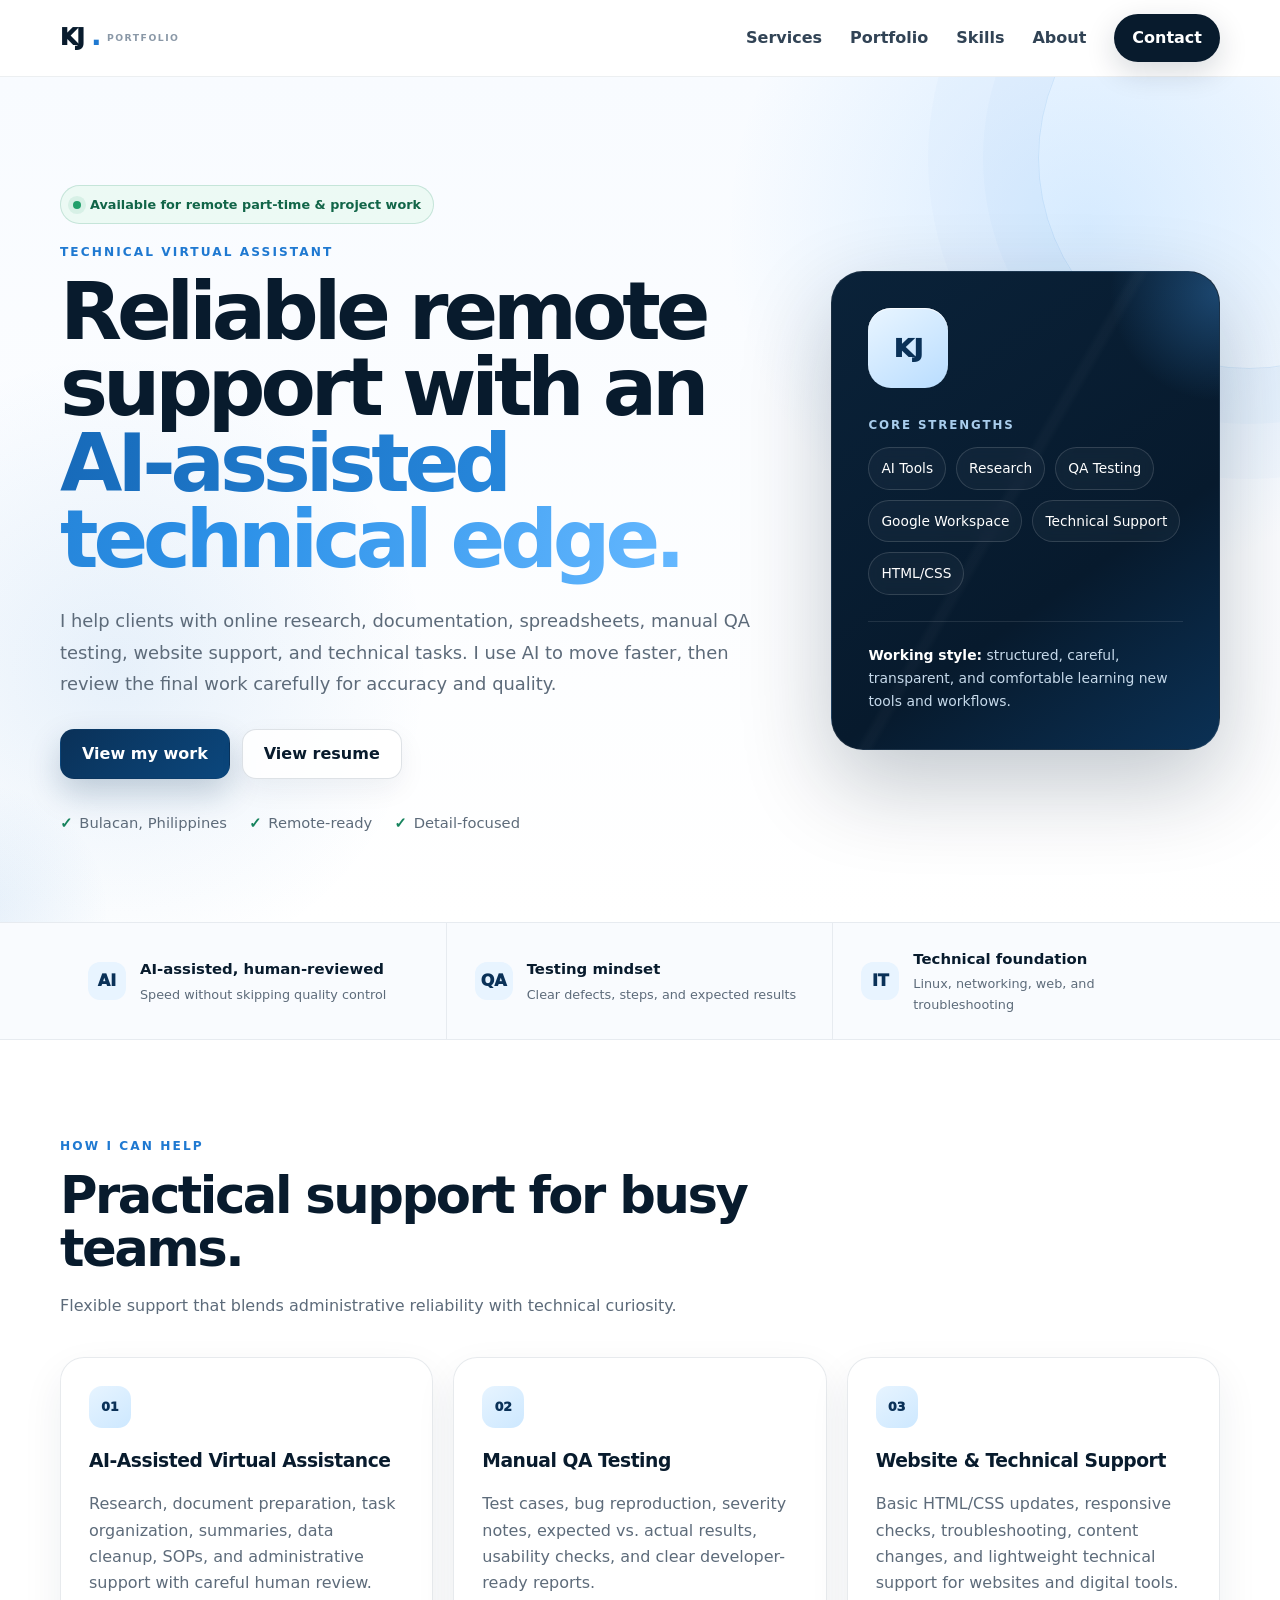
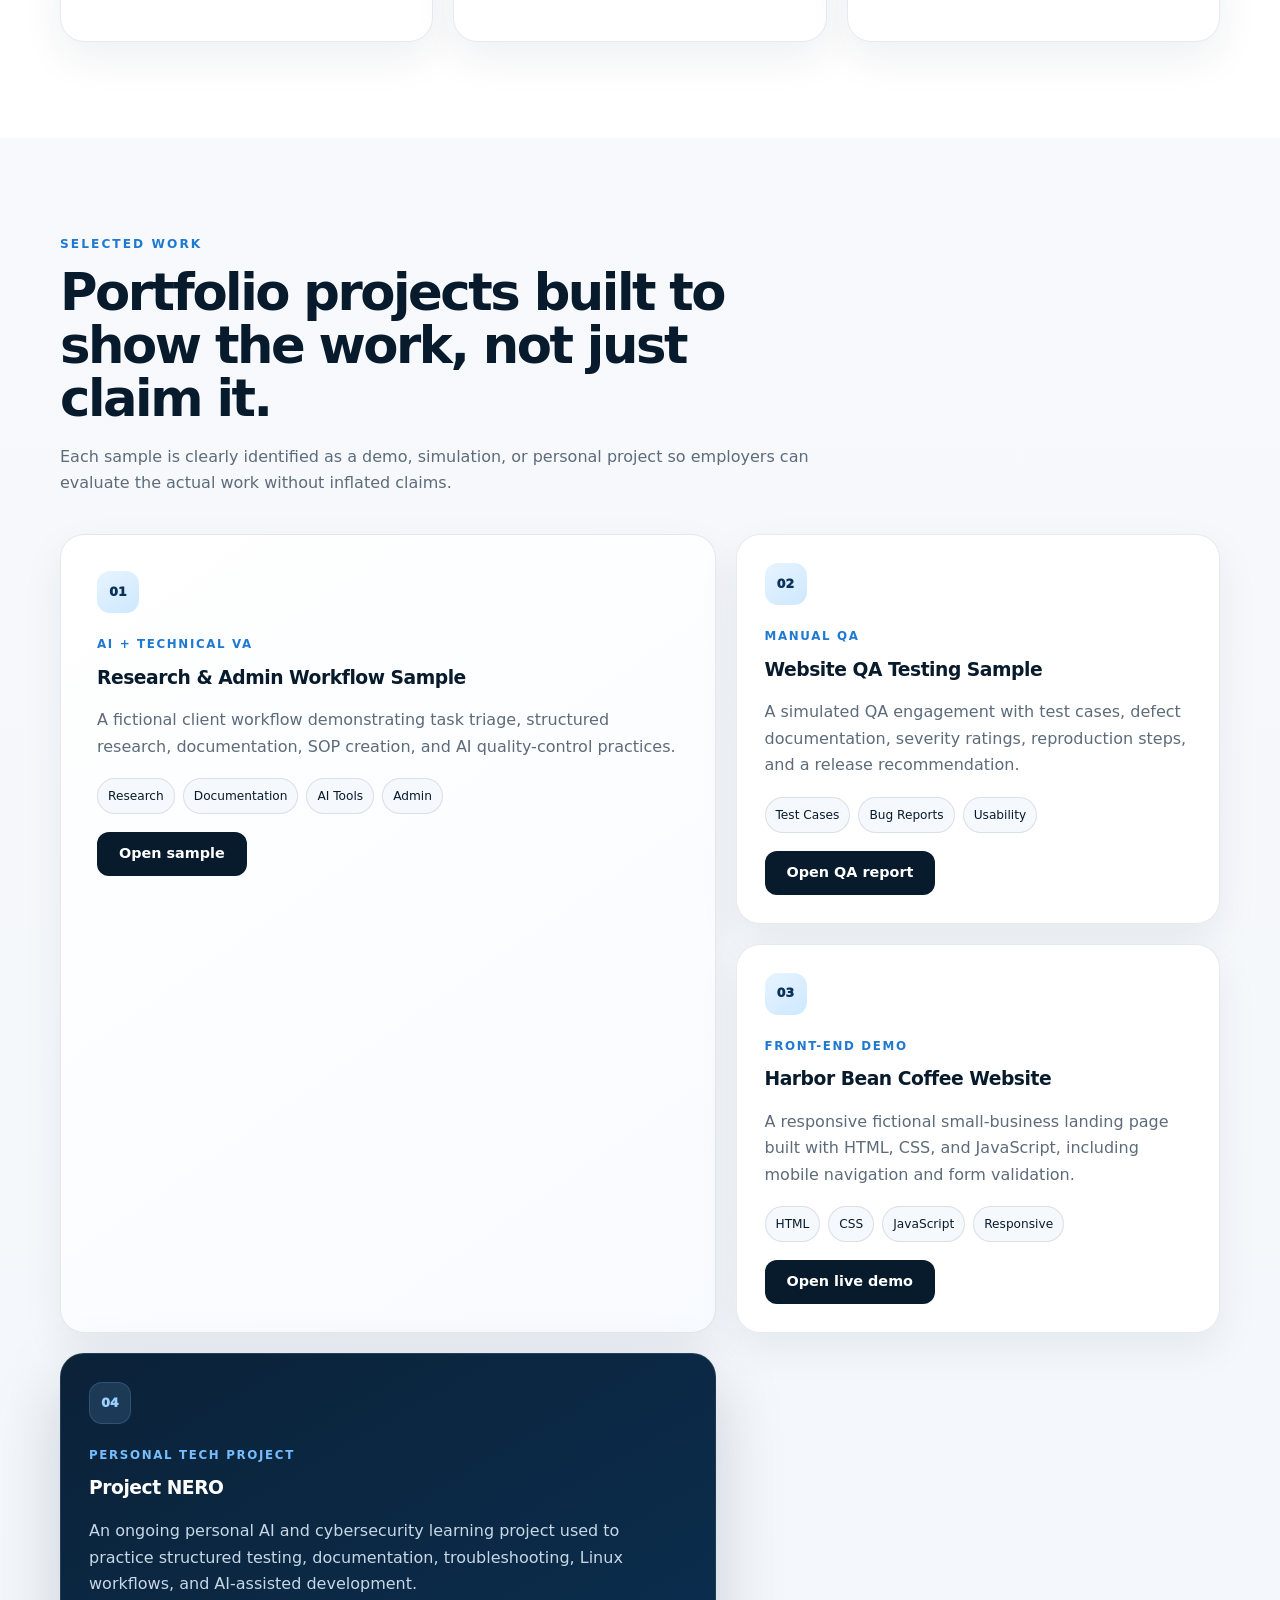
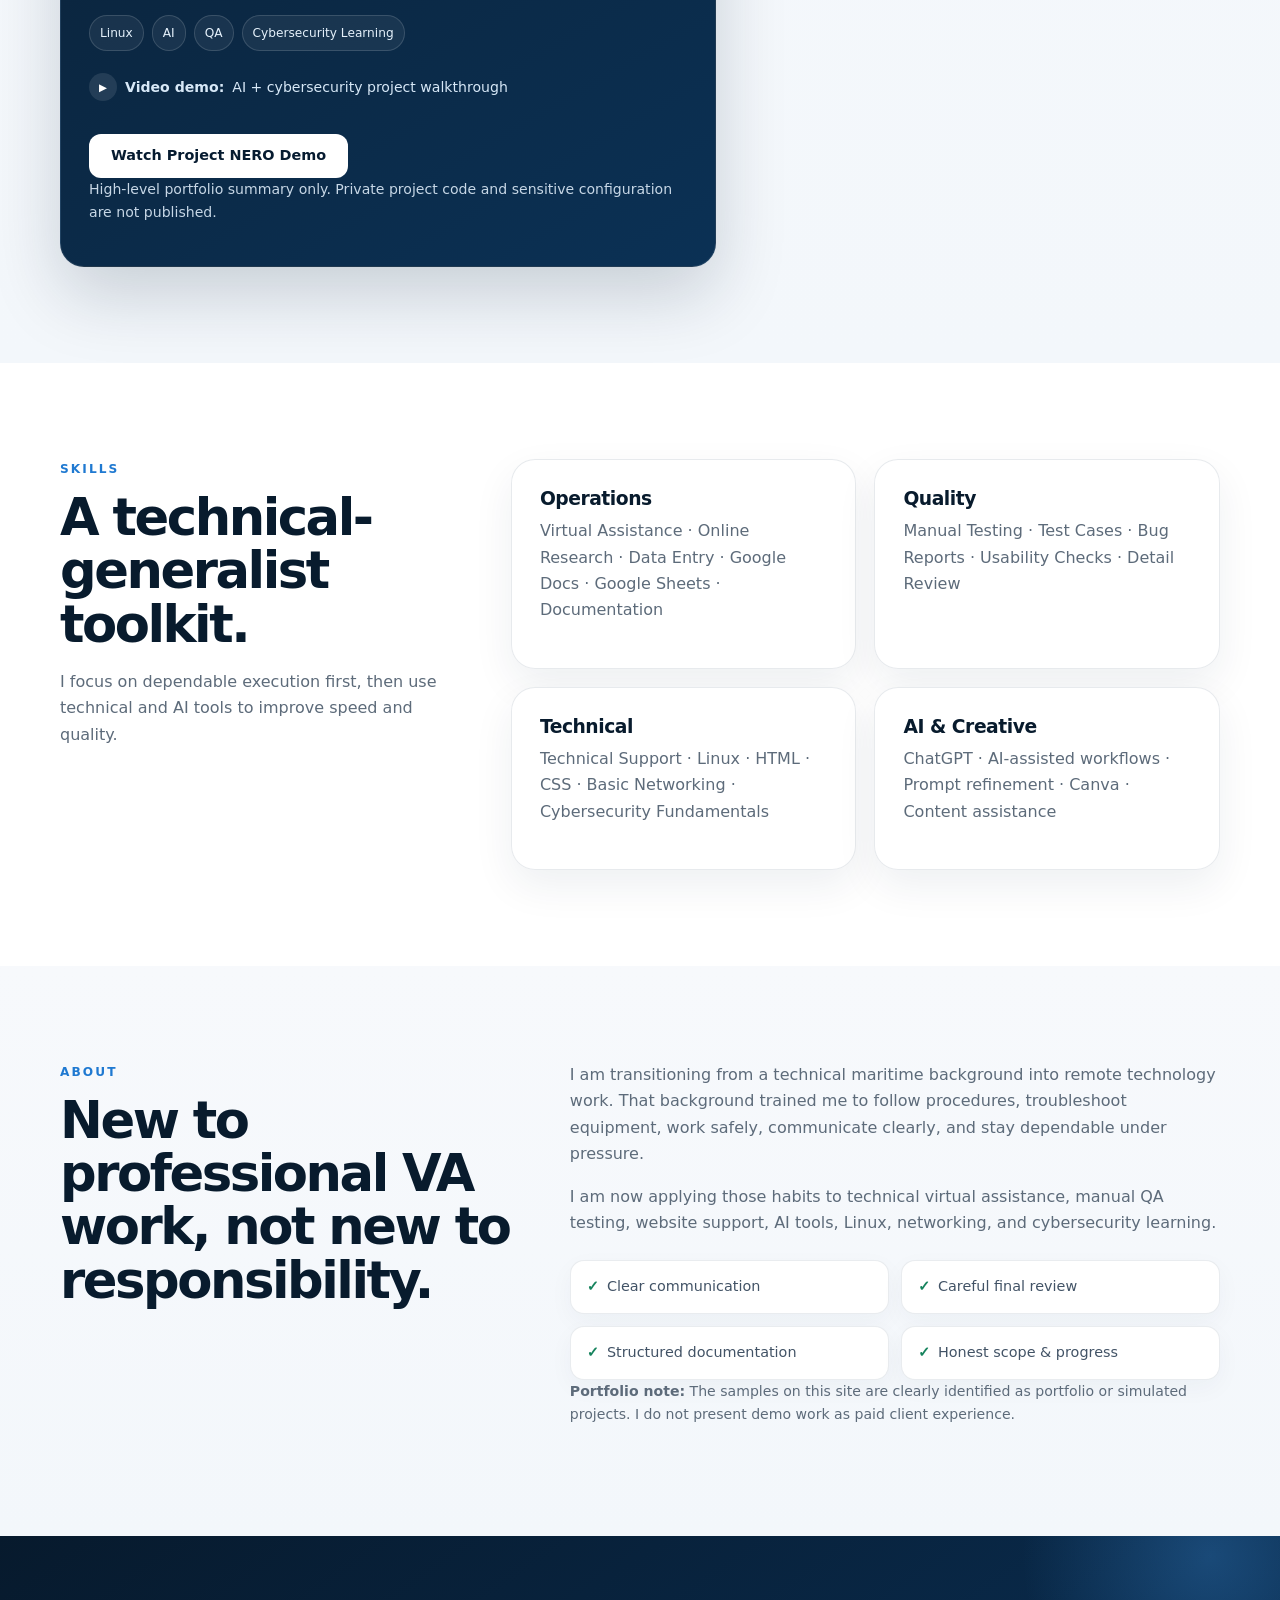
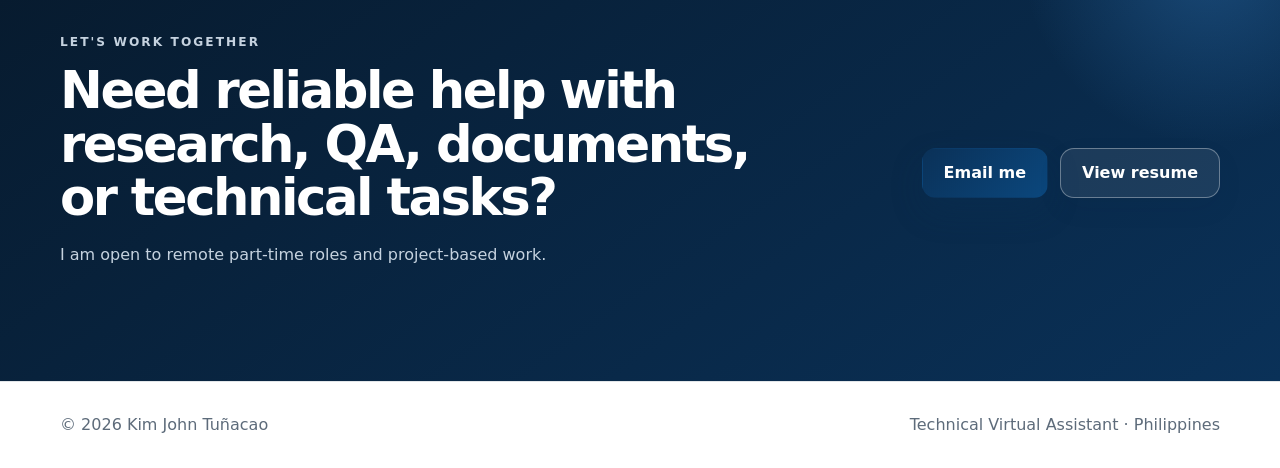
==== index.html @ fb4dd150 "Refine homepage structure and premium recruiter signals" ====
<!doctype html>
<html lang="en">
<head>
  <meta charset="utf-8">
  <meta name="viewport" content="width=device-width, initial-scale=1">
  <meta name="description" content="Technical Virtual Assistant portfolio specializing in AI tools, research, QA testing, documentation, website support, and technical troubleshooting.">
  <title>Kim John Tuñacao | Technical Virtual Assistant</title>
  <link rel="stylesheet" href="assets/styles.css">
</head>
<body>
  <header class="site-header">
    <div class="shell nav-wrap">
      <a class="brand" href="#top" aria-label="Home">KJ<span>.</span></a>
      <button class="nav-toggle" aria-expanded="false" aria-controls="site-nav">Menu</button>
      <nav id="site-nav" class="site-nav" aria-label="Primary navigation">
        <a href="#services">Services</a>
        <a href="#work">Portfolio</a>
        <a href="#skills">Skills</a>
        <a href="#about">About</a>
        <a class="nav-cta" href="#contact">Contact</a>
      </nav>
    </div>
  </header>

  <main id="top">
    <section class="hero">
      <div class="shell hero-grid">
        <div>
          <div class="availability-badge">Available for remote part-time & project work</div>
          <p class="eyebrow">TECHNICAL VIRTUAL ASSISTANT</p>
          <h1>Reliable remote support with an <span>AI-assisted technical edge.</span></h1>
          <p class="hero-copy">I help clients with online research, documentation, spreadsheets, manual QA testing, website support, and technical tasks. I use AI to move faster, then review the final work carefully for accuracy and quality.</p>
          <div class="hero-actions">
            <a class="button primary" href="#work">View my work</a>
            <a class="button secondary" href="resume.html">View resume</a>
          </div>
          <ul class="quick-facts" aria-label="Quick facts">
            <li>Bulacan, Philippines</li>
            <li>Remote-ready</li>
            <li>Detail-focused</li>
          </ul>
        </div>

        <aside class="hero-card" aria-label="Core strengths">
          <div class="initials" aria-hidden="true">KJ</div>
          <p class="card-label">CORE STRENGTHS</p>
          <div class="strength-list">
            <span>AI Tools</span><span>Research</span><span>QA Testing</span><span>Google Workspace</span><span>Technical Support</span><span>HTML/CSS</span>
          </div>
          <p class="hero-status"><strong>Working style:</strong> structured, careful, transparent, and comfortable learning new tools and workflows.</p>
        </aside>
      </div>
    </section>

    <section class="proof-strip" aria-label="Professional strengths">
      <div class="shell proof-grid">
        <div class="proof-item"><div class="proof-icon">AI</div><div><strong>AI-assisted, human-reviewed</strong><span>Speed without skipping quality control</span></div></div>
        <div class="proof-item"><div class="proof-icon">QA</div><div><strong>Testing mindset</strong><span>Clear defects, steps, and expected results</span></div></div>
        <div class="proof-item"><div class="proof-icon">IT</div><div><strong>Technical foundation</strong><span>Linux, networking, web, and troubleshooting</span></div></div>
      </div>
    </section>

    <section id="services" class="section">
      <div class="shell">
        <div class="section-heading"><p class="eyebrow">HOW I CAN HELP</p><h2>Practical support for busy teams.</h2><p>Flexible support that blends administrative reliability with technical curiosity.</p></div>
        <div class="card-grid three">
          <article class="service-card"><div class="icon">01</div><h3>AI-Assisted Virtual Assistance</h3><p>Research, document preparation, task organization, summaries, data cleanup, SOPs, and administrative support with careful human review.</p></article>
          <article class="service-card"><div class="icon">02</div><h3>Manual QA Testing</h3><p>Test cases, bug reproduction, severity notes, expected vs. actual results, usability checks, and clear developer-ready reports.</p></article>
          <article class="service-card"><div class="icon">03</div><h3>Website & Technical Support</h3><p>Basic HTML/CSS updates, responsive checks, troubleshooting, content changes, and lightweight technical support for websites and digital tools.</p></article>
        </div>
      </div>
    </section>

    <section id="work" class="section alt">
      <div class="shell">
        <div class="section-heading"><p class="eyebrow">SELECTED WORK</p><h2>Portfolio projects built to show the work, not just claim it.</h2><p>Each sample is clearly identified as a demo, simulation, or personal project so employers can evaluate the actual work without inflated claims.</p></div>
        <div class="project-grid">
          <article class="project-card featured">
            <div class="project-number">01</div><p class="project-type">AI + TECHNICAL VA</p><h3>Research & Admin Workflow Sample</h3>
            <p>A fictional client workflow demonstrating task triage, structured research, documentation, SOP creation, and AI quality-control practices.</p>
            <div class="tags"><span>Research</span><span>Documentation</span><span>AI Tools</span><span>Admin</span></div>
            <a class="button small" href="samples/ai-va.html">Open sample</a>
          </article>

          <article class="project-card">
            <div class="project-number">02</div><p class="project-type">MANUAL QA</p><h3>Website QA Testing Sample</h3>
            <p>A simulated QA engagement with test cases, defect documentation, severity ratings, reproduction steps, and a release recommendation.</p>
            <div class="tags"><span>Test Cases</span><span>Bug Reports</span><span>Usability</span></div>
            <a class="button small" href="samples/qa.html">Open QA report</a>
          </article>

          <article class="project-card">
            <div class="project-number">03</div><p class="project-type">FRONT-END DEMO</p><h3>Harbor Bean Coffee Website</h3>
            <p>A responsive fictional small-business landing page built with HTML, CSS, and JavaScript, including mobile navigation and form validation.</p>
            <div class="tags"><span>HTML</span><span>CSS</span><span>JavaScript</span><span>Responsive</span></div>
            <a class="button small" href="projects/harbor-bean/index.html" target="_blank" rel="noopener">Open live demo</a>
          </article>

          <article class="project-card nero-card">
            <div class="project-number">04</div><p class="project-type">PERSONAL TECH PROJECT</p><h3>Project NERO</h3>
            <p>An ongoing personal AI and cybersecurity learning project used to practice structured testing, documentation, troubleshooting, Linux workflows, and AI-assisted development.</p>
            <div class="tags"><span>Linux</span><span>AI</span><span>QA</span><span>Cybersecurity Learning</span></div>
            <p class="video-line"><strong>Video demo:</strong> AI + cybersecurity project walkthrough</p>
            <a class="button small" href="https://youtu.be/5-svkRQ3wCU?si=x23ehdEyZPspiJUP" target="_blank" rel="noopener">Watch Project NERO Demo</a>
            <p class="privacy-note">High-level portfolio summary only. Private project code and sensitive configuration are not published.</p>
          </article>
        </div>
      </div>
    </section>

    <section id="skills" class="section">
      <div class="shell skills-layout">
        <div class="section-heading"><p class="eyebrow">SKILLS</p><h2>A technical-generalist toolkit.</h2><p>I focus on dependable execution first, then use technical and AI tools to improve speed and quality.</p></div>
        <div class="skill-groups">
          <div class="skill-group"><h3>Operations</h3><p>Virtual Assistance · Online Research · Data Entry · Google Docs · Google Sheets · Documentation</p></div>
          <div class="skill-group"><h3>Quality</h3><p>Manual Testing · Test Cases · Bug Reports · Usability Checks · Detail Review</p></div>
          <div class="skill-group"><h3>Technical</h3><p>Technical Support · Linux · HTML · CSS · Basic Networking · Cybersecurity Fundamentals</p></div>
          <div class="skill-group"><h3>AI & Creative</h3><p>ChatGPT · AI-assisted workflows · Prompt refinement · Canva · Content assistance</p></div>
        </div>
      </div>
    </section>

    <section id="about" class="section alt">
      <div class="shell about-grid">
        <div><p class="eyebrow">ABOUT</p><h2>New to professional VA work, not new to responsibility.</h2></div>
        <div class="about-copy">
          <p>I am transitioning from a technical maritime background into remote technology work. That background trained me to follow procedures, troubleshoot equipment, work safely, communicate clearly, and stay dependable under pressure.</p>
          <p>I am now applying those habits to technical virtual assistance, manual QA testing, website support, AI tools, Linux, networking, and cybersecurity learning.</p>
          <div class="expect-list">
            <div class="expect-item">Clear communication</div>
            <div class="expect-item">Careful final review</div>
            <div class="expect-item">Structured documentation</div>
            <div class="expect-item">Honest scope & progress</div>
          </div>
          <p class="truth-note"><strong>Portfolio note:</strong> The samples on this site are clearly identified as portfolio or simulated projects. I do not present demo work as paid client experience.</p>
        </div>
      </div>
    </section>

    <section id="contact" class="section contact-section">
      <div class="shell contact-card">
        <div><p class="eyebrow">LET'S WORK TOGETHER</p><h2>Need reliable help with research, QA, documents, or technical tasks?</h2><p>I am open to remote part-time roles and project-based work.</p></div>
        <div class="contact-actions"><a class="button primary" href="mailto:tuncaokimjohn@gmail.com">Email me</a><a class="button secondary light" href="resume.html">View resume</a></div>
      </div>
    </section>
  </main>

  <footer><div class="shell footer-wrap"><p>© <span id="year"></span> Kim John Tuñacao</p><p>Technical Virtual Assistant · Philippines</p></div></footer>
  <script src="assets/script.js"></script>
</body>
</html>
---- assets/styles.css ----
:root {
  --ink: #081b2d;
  --ink-2: #102a43;
  --muted: #5d6b7a;
  --line: rgba(21, 50, 77, .12);
  --paper: #ffffff;
  --soft: #f5f8fc;
  --navy: #0a3158;
  --navy-deep: #061b30;
  --blue: #1f79d1;
  --blue-bright: #49a7ff;
  --sky: #e8f4ff;
  --green: #16835d;
  --gold: #d4a34e;
  --radius: 24px;
  --radius-lg: 34px;
  --shadow: 0 28px 80px rgba(15, 42, 67, .12);
  --shadow-soft: 0 16px 42px rgba(15, 42, 67, .07);
}
* { box-sizing: border-box; }
html { scroll-behavior: smooth; }
body {
  margin: 0;
  font-family: Inter, ui-sans-serif, system-ui, -apple-system, BlinkMacSystemFont, "Segoe UI", sans-serif;
  color: var(--ink);
  background: var(--paper);
  line-height: 1.65;
  text-rendering: optimizeLegibility;
}
a { color: inherit; }
::selection { background: #cfe8ff; color: var(--navy-deep); }
.shell { width: min(1160px, calc(100% - 40px)); margin: 0 auto; }

.site-header {
  position: sticky;
  top: 0;
  z-index: 50;
  background: rgba(255,255,255,.82);
  backdrop-filter: blur(22px) saturate(145%);
  -webkit-backdrop-filter: blur(22px) saturate(145%);
  border-bottom: 1px solid rgba(21, 50, 77, .08);
}
.nav-wrap { min-height: 76px; display: flex; align-items: center; justify-content: space-between; gap: 24px; }
.brand { text-decoration: none; font-weight: 950; font-size: 1.42rem; letter-spacing: -.055em; display: inline-flex; align-items: center; gap: 8px; }
.brand span { color: var(--blue); }
.brand::after { content: "PORTFOLIO"; font-size: .58rem; letter-spacing: .16em; font-weight: 800; color: #8a98a7; }
.site-nav { display: flex; align-items: center; gap: 28px; }
.site-nav a { text-decoration: none; font-weight: 720; color: #314355; position: relative; }
.site-nav a:not(.nav-cta)::after { content: ""; position: absolute; left: 0; right: 100%; bottom: -7px; height: 2px; background: linear-gradient(90deg, var(--blue), var(--blue-bright)); border-radius: 999px; transition: right .22s ease; }
.site-nav a:not(.nav-cta):hover::after { right: 0; }
.site-nav a:hover { color: var(--blue); }
.nav-cta { padding: 11px 18px; border-radius: 999px; background: var(--ink); color: white !important; box-shadow: 0 10px 30px rgba(8,27,45,.16); transition: transform .2s ease, box-shadow .2s ease; }
.nav-cta:hover { transform: translateY(-1px); box-shadow: 0 14px 34px rgba(8,27,45,.22); }
.nav-toggle { display: none; border: 1px solid var(--line); background: white; border-radius: 13px; padding: 10px 14px; font-weight: 800; color: var(--ink); }

.hero {
  position: relative;
  overflow: hidden;
  padding: 108px 0 86px;
  background:
    radial-gradient(circle at 85% 18%, rgba(73,167,255,.20) 0, rgba(73,167,255,0) 28%),
    radial-gradient(circle at 9% 70%, rgba(31,121,209,.10) 0, rgba(31,121,209,0) 24%),
    linear-gradient(180deg,#f8fbff 0,#ffffff 100%);
}
.hero::before {
  content: "";
  position: absolute;
  width: 420px;
  height: 420px;
  border: 1px solid rgba(31,121,209,.12);
  border-radius: 50%;
  right: -180px;
  top: -130px;
  box-shadow: 0 0 0 55px rgba(31,121,209,.025), 0 0 0 110px rgba(31,121,209,.02);
}
.hero::after {
  content: "";
  position: absolute;
  width: 260px;
  height: 260px;
  left: -150px;
  bottom: -120px;
  border-radius: 50%;
  background: radial-gradient(circle, rgba(31,121,209,.10), rgba(31,121,209,0) 70%);
}
.hero-grid { position: relative; z-index: 2; display: grid; grid-template-columns: 1.42fr .78fr; gap: 64px; align-items: center; }
.availability-badge {
  display: inline-flex;
  align-items: center;
  gap: 9px;
  padding: 8px 12px;
  border: 1px solid rgba(22,131,93,.18);
  background: rgba(232, 249, 241, .76);
  color: #116548;
  border-radius: 999px;
  font-size: .8rem;
  font-weight: 850;
  margin-bottom: 18px;
}
.availability-badge::before { content: ""; width: 8px; height: 8px; background: #22a06b; border-radius: 50%; box-shadow: 0 0 0 5px rgba(34,160,107,.10); }
.eyebrow { margin: 0 0 12px; font-size: .76rem; letter-spacing: .17em; font-weight: 900; color: var(--blue); }
h1,h2,h3,p { margin-top: 0; }
h1 { font-size: clamp(3rem, 6.3vw, 5.85rem); line-height: .94; letter-spacing: -.063em; max-width: 930px; margin-bottom: 28px; }
h1 span { background: linear-gradient(100deg, #176ab9 0%, #2c91e8 58%, #65b8ff 100%); -webkit-background-clip: text; background-clip: text; color: transparent; }
h2 { font-size: clamp(2.15rem, 4vw, 3.45rem); line-height: 1.04; letter-spacing: -.048em; margin-bottom: 18px; }
h3 { line-height: 1.18; letter-spacing: -.025em; }
.hero-copy { max-width: 760px; color: var(--muted); font-size: 1.12rem; line-height: 1.75; }
.hero-actions, .contact-actions { display: flex; gap: 12px; flex-wrap: wrap; margin-top: 30px; }
.button { display: inline-flex; align-items: center; justify-content: center; min-height: 50px; padding: 0 21px; border-radius: 14px; text-decoration: none; font-weight: 850; border: 1px solid transparent; transition: transform .2s ease, box-shadow .2s ease, background .2s ease, border-color .2s ease; }
.button:hover { transform: translateY(-2px); }
.button.primary { background: linear-gradient(135deg, var(--navy) 0%, #0b477d 100%); color: white; box-shadow: 0 14px 32px rgba(10,49,88,.22); }
.button.primary:hover { box-shadow: 0 18px 38px rgba(10,49,88,.28); }
.button.secondary { border-color: rgba(21,50,77,.14); background: rgba(255,255,255,.86); box-shadow: 0 10px 28px rgba(15,42,67,.06); }
.button.light { color: white; background: rgba(255,255,255,.08); border-color: rgba(255,255,255,.34); }
.button.small { min-height: 44px; margin-top: 18px; background: var(--ink); color: white; font-size: .9rem; border-radius: 12px; }
.quick-facts { display: flex; gap: 22px; flex-wrap: wrap; list-style: none; padding: 0; margin: 32px 0 0; color: var(--muted); font-size: .92rem; }
.quick-facts li::before { content: "✓"; color: var(--green); font-weight: 950; margin-right: 7px; }

.hero-card {
  position: relative;
  overflow: hidden;
  background: linear-gradient(145deg, #0a2239 0%, #071a2d 64%, #0b3155 100%);
  color: white;
  padding: 36px;
  border-radius: 32px;
  box-shadow: 0 34px 90px rgba(6,27,48,.24);
  border: 1px solid rgba(255,255,255,.08);
}
.hero-card::before { content: ""; position: absolute; width: 220px; height: 220px; right: -110px; top: -90px; border-radius: 50%; background: radial-gradient(circle, rgba(73,167,255,.30), rgba(73,167,255,0) 70%); }
.hero-card::after { content: ""; position: absolute; inset: 0; background: linear-gradient(120deg, transparent 0 45%, rgba(255,255,255,.025) 46% 47%, transparent 48%); pointer-events: none; }
.initials { position: relative; z-index: 1; width: 80px; height: 80px; border-radius: 23px; display: grid; place-items: center; background: linear-gradient(145deg,#e9f5ff,#b9ddff); color: var(--navy); font-weight: 950; font-size: 1.6rem; margin-bottom: 28px; box-shadow: inset 0 1px 0 rgba(255,255,255,.8); }
.card-label { position: relative; z-index: 1; color: #a9cdec; font-size: .74rem; font-weight: 900; letter-spacing: .16em; }
.strength-list { position: relative; z-index: 1; display: flex; flex-wrap: wrap; gap: 10px; }
.strength-list span { padding: 9px 12px; border: 1px solid rgba(255,255,255,.14); background: rgba(255,255,255,.035); border-radius: 999px; font-size: .86rem; backdrop-filter: blur(8px); }
.hero-status { position: relative; z-index: 1; margin: 26px 0 0; padding-top: 22px; border-top: 1px solid rgba(255,255,255,.10); color: #c6d9ea; font-size: .87rem; }
.hero-status strong { color: white; }

.proof-strip { border-top: 1px solid rgba(21,50,77,.08); border-bottom: 1px solid rgba(21,50,77,.08); background: rgba(249,251,254,.86); }
.proof-grid { display: grid; grid-template-columns: repeat(3, 1fr); }
.proof-item { padding: 24px 28px; display: flex; align-items: center; gap: 14px; border-right: 1px solid rgba(21,50,77,.08); }
.proof-item:last-child { border-right: 0; }
.proof-icon { width: 38px; height: 38px; flex: 0 0 38px; display: grid; place-items: center; border-radius: 12px; background: var(--sky); color: var(--navy); font-weight: 950; }
.proof-item strong { display: block; font-size: .93rem; }
.proof-item span { display: block; color: var(--muted); font-size: .8rem; margin-top: 2px; }

.section { padding: 96px 0; }
.section.alt { background: linear-gradient(180deg, #f7f9fc 0%, #f3f7fb 100%); }
.section-heading { max-width: 760px; margin-bottom: 38px; }
.card-grid.three { display: grid; grid-template-columns: repeat(3, 1fr); gap: 20px; }
.service-card,.project-card,.skill-group {
  position: relative;
  background: rgba(255,255,255,.94);
  border: 1px solid rgba(21,50,77,.10);
  border-radius: var(--radius);
  padding: 28px;
  box-shadow: var(--shadow-soft);
  transition: transform .24s ease, box-shadow .24s ease, border-color .24s ease;
}
.service-card:hover,.project-card:hover,.skill-group:hover { transform: translateY(-5px); border-color: rgba(31,121,209,.24); box-shadow: 0 24px 54px rgba(15,42,67,.11); }
.icon,.project-number { width: 42px; height: 42px; display: grid; place-items: center; border-radius: 13px; background: linear-gradient(145deg, #e7f4ff, #cde8ff); color: var(--navy); font-size: .78rem; font-weight: 950; margin-bottom: 22px; }
.service-card p,.project-card p,.skill-group p,.section-heading > p:last-child,.about-copy { color: var(--muted); }
.project-grid { display: grid; grid-template-columns: 1.15fr .85fr; gap: 20px; }
.project-card.featured { grid-row: span 2; padding: 36px; background: linear-gradient(145deg,#ffffff 0%,#f8fbff 100%); }
.project-card.nero-card { background: linear-gradient(150deg, #0b2238 0%, #0b3155 100%); color: white; border-color: rgba(255,255,255,.09); box-shadow: 0 28px 70px rgba(6,27,48,.18); }
.project-card.nero-card p { color: #c7d7e6; }
.project-card.nero-card .project-type { color: #76bdff !important; }
.project-card.nero-card .tags span { background: rgba(255,255,255,.06); border-color: rgba(255,255,255,.14); color: #e5f1fb; }
.project-card.nero-card .project-number { background: rgba(132,197,255,.14); color: #9cd0ff; border: 1px solid rgba(132,197,255,.18); }
.project-card.nero-card .button.small { background: white; color: var(--navy-deep); }
.project-type { font-size: .74rem; letter-spacing: .14em; font-weight: 900; color: var(--blue) !important; }
.tags { display: flex; gap: 8px; flex-wrap: wrap; margin-top: 18px; }
.tags span { font-size: .76rem; padding: 7px 10px; border-radius: 999px; background: var(--soft); border: 1px solid var(--line); }
.privacy-note,.truth-note { font-size: .88rem; }
.video-line { display: flex; align-items: center; gap: 8px; margin-top: 22px; color: #d7e8f7 !important; font-size: .88rem; }
.video-line::before { content: "▶"; width: 28px; height: 28px; display: grid; place-items: center; border-radius: 50%; background: rgba(255,255,255,.10); color: white; font-size: .65rem; }

.skills-layout { display: grid; grid-template-columns: .72fr 1.28fr; gap: 52px; }
.skill-groups { display: grid; grid-template-columns: repeat(2, 1fr); gap: 18px; }
.skill-group h3 { margin-bottom: 8px; }
.about-grid { display: grid; grid-template-columns: .82fr 1.18fr; gap: 58px; }
.expect-list { display: grid; grid-template-columns: repeat(2, 1fr); gap: 12px; margin-top: 24px; }
.expect-item { padding: 14px 16px; border-radius: 14px; background: white; border: 1px solid rgba(21,50,77,.09); color: #425366; font-size: .9rem; box-shadow: 0 8px 24px rgba(15,42,67,.04); }
.expect-item::before { content: "✓"; color: var(--green); font-weight: 950; margin-right: 8px; }

.contact-section { position: relative; overflow: hidden; background: linear-gradient(145deg, #071a2d 0%, #0a3158 100%); color: white; }
.contact-section::before { content: ""; position: absolute; width: 380px; height: 380px; right: -120px; top: -170px; border-radius: 50%; background: radial-gradient(circle, rgba(73,167,255,.26), rgba(73,167,255,0) 70%); }
.contact-card { position: relative; z-index: 2; display: flex; align-items: center; justify-content: space-between; gap: 40px; }
.contact-card p { color: #c5d2df; }
.contact-card h2 { max-width: 720px; }
footer { padding: 30px 0; border-top: 1px solid var(--line); color: var(--muted); background: #fff; }
.footer-wrap { display: flex; justify-content: space-between; gap: 20px; }
.footer-wrap p { margin: 0; }

.reveal { opacity: 0; transform: translateY(18px); transition: opacity .6s ease, transform .6s ease; }
.reveal.visible { opacity: 1; transform: translateY(0); }

@media (max-width: 900px) {
  .hero-grid,.skills-layout,.about-grid { grid-template-columns: 1fr; }
  .card-grid.three,.project-grid,.skill-groups { grid-template-columns: 1fr; }
  .project-card.featured { grid-row: auto; }
  .contact-card,.footer-wrap { align-items: flex-start; flex-direction: column; }
  .proof-grid { grid-template-columns: 1fr; }
  .proof-item { border-right: 0; border-bottom: 1px solid rgba(21,50,77,.08); }
  .proof-item:last-child { border-bottom: 0; }
  .nav-toggle { display: inline-flex; }
  .site-nav { display: none; position: absolute; top: 66px; right: 20px; left: 20px; padding: 18px; border-radius: 18px; background: rgba(255,255,255,.97); box-shadow: var(--shadow); border: 1px solid var(--line); flex-direction: column; align-items: stretch; }
  .site-nav.open { display: flex; }
  .nav-cta { text-align: center; }
  .hero { padding-top: 72px; }
  .hero-card { max-width: 620px; }
}
@media (max-width: 560px) {
  .shell { width: min(100% - 26px, 1160px); }
  .brand::after { display: none; }
  .hero { padding: 62px 0 58px; }
  h1 { font-size: clamp(2.65rem, 15vw, 4rem); }
  h2 { font-size: clamp(2rem, 11vw, 2.7rem); }
  .hero-card { padding: 28px; border-radius: 26px; }
  .section { padding: 74px 0; }
  .service-card,.project-card,.skill-group { padding: 24px; }
  .project-card.featured { padding: 26px; }
  .expect-list { grid-template-columns: 1fr; }
  .quick-facts { gap: 12px 18px; }
}
@media (prefers-reduced-motion: reduce) {
  *, *::before, *::after { scroll-behavior: auto !important; transition: none !important; animation: none !important; }
  .reveal { opacity: 1; transform: none; }
}
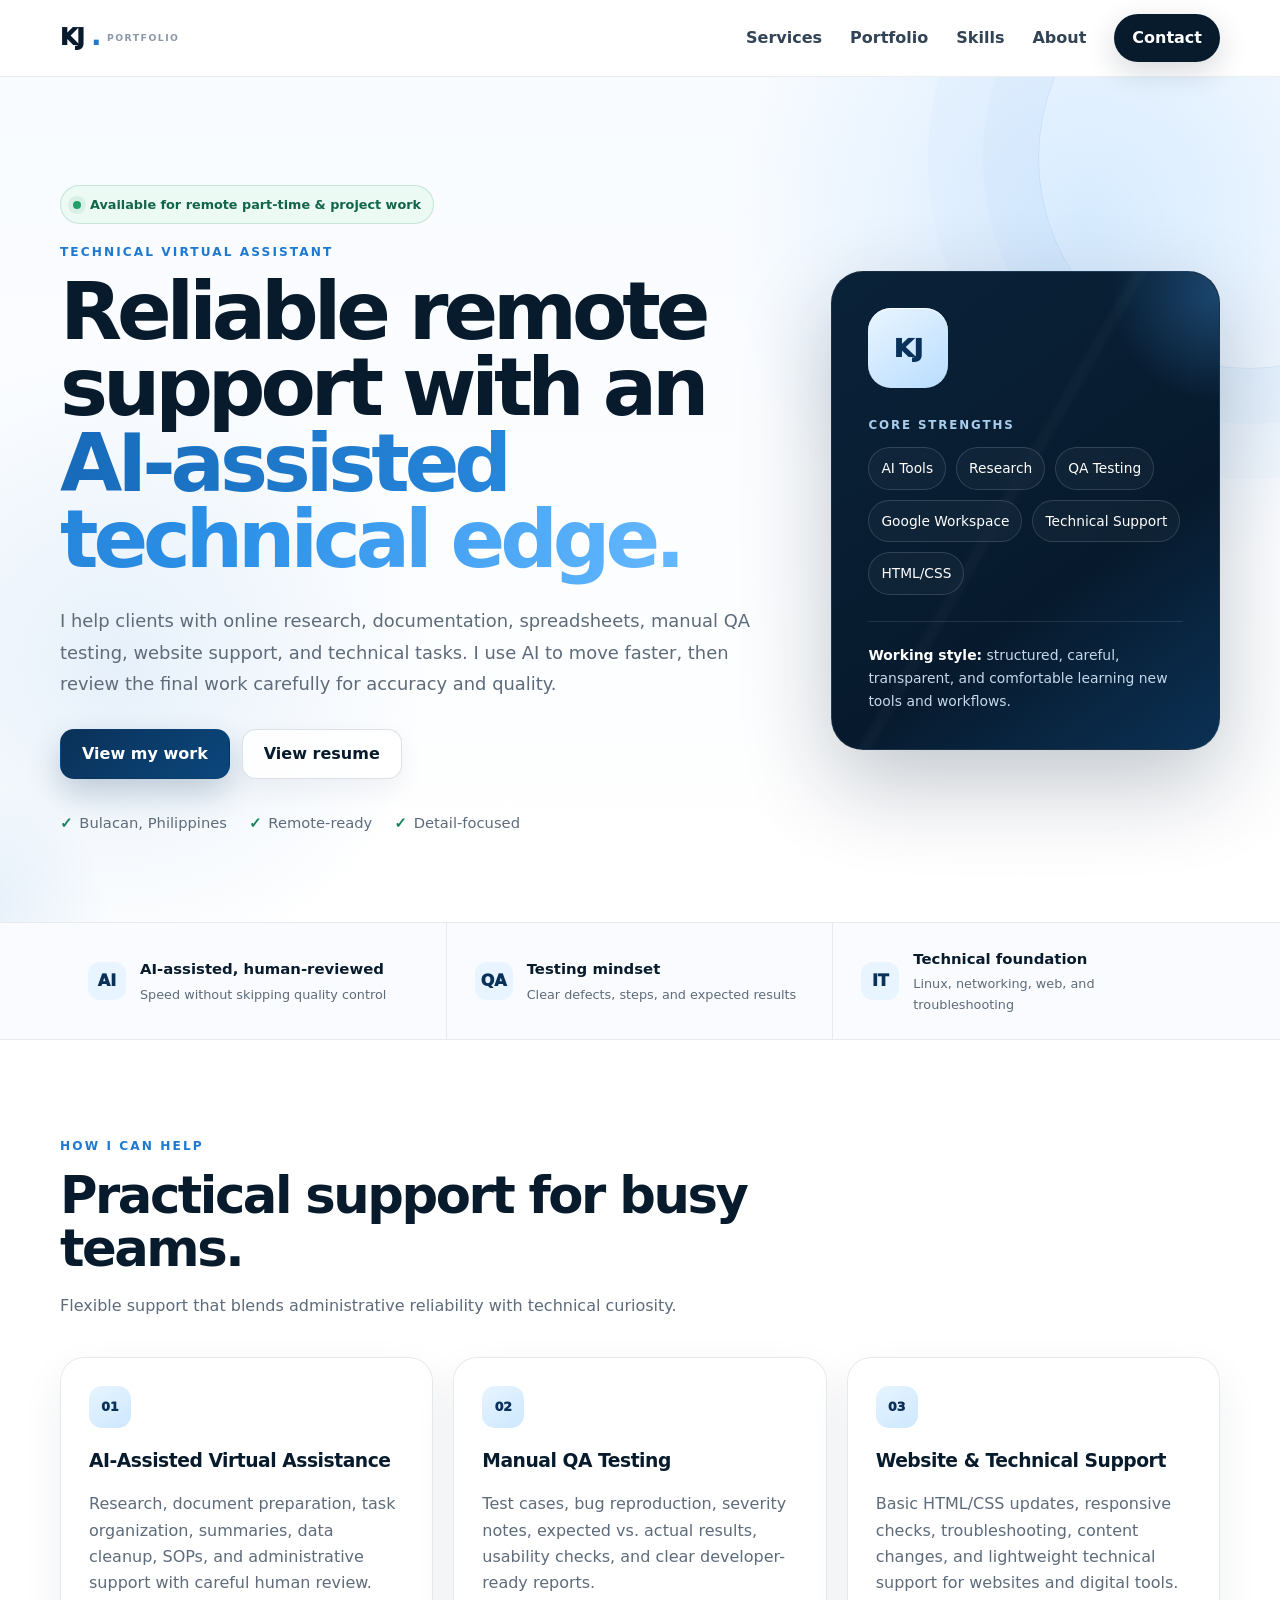
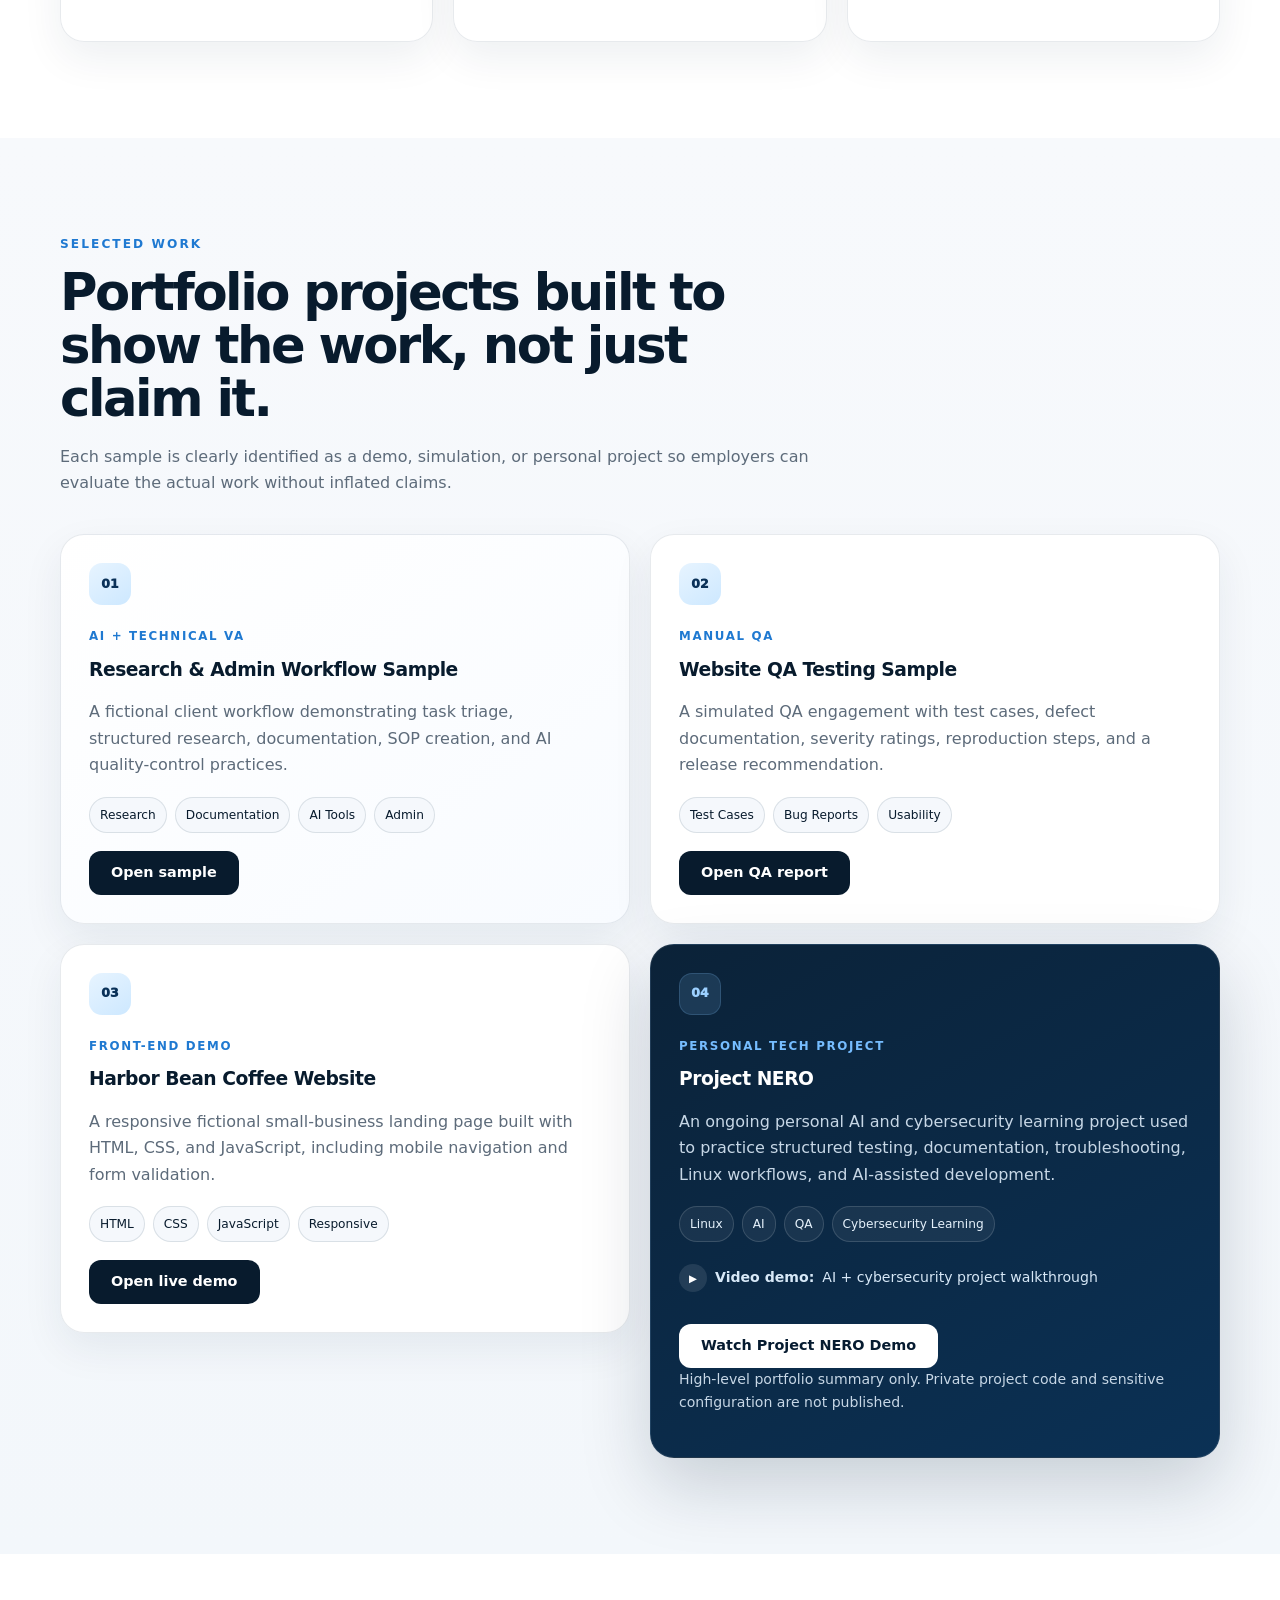
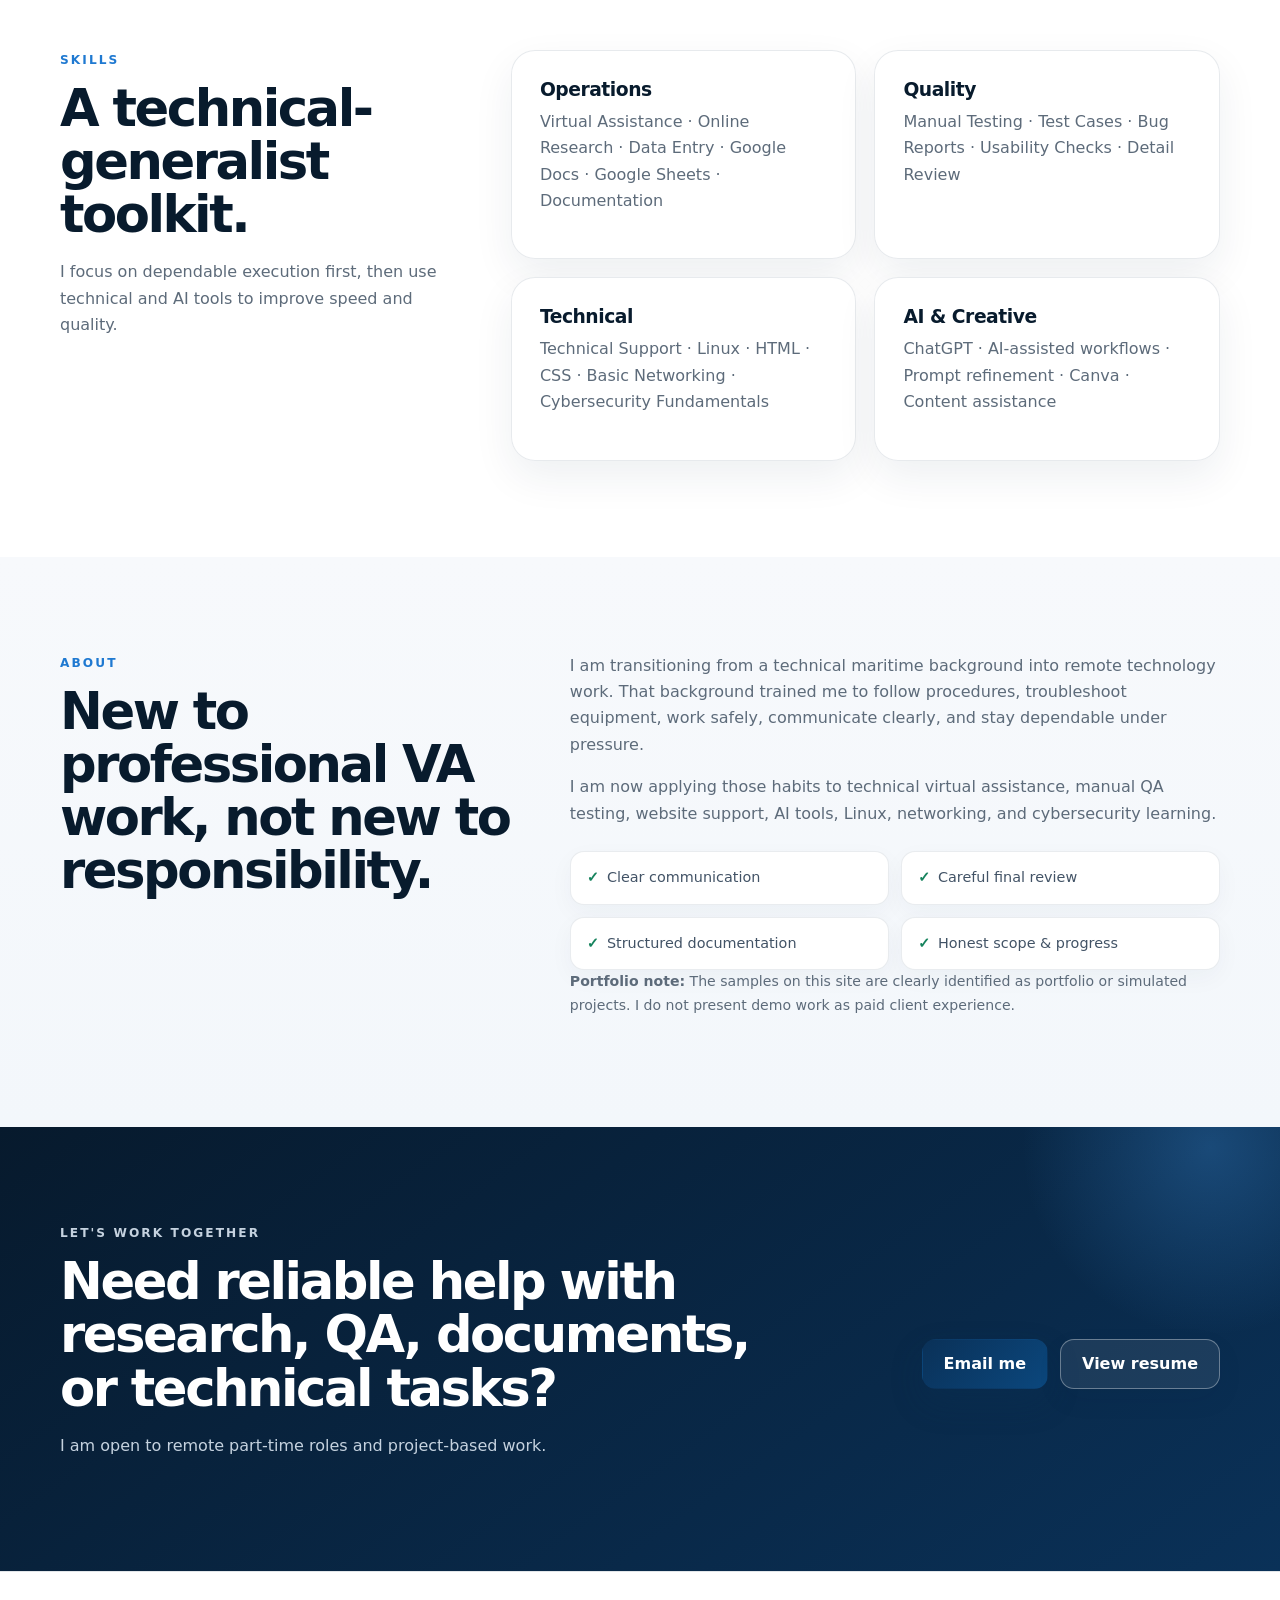
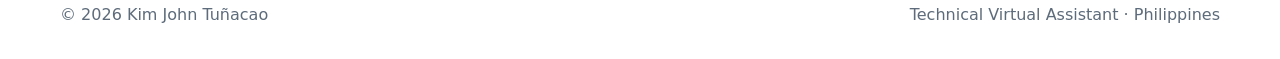
==== commit 115608fc: "Load compact project grid fix" ====
--- a/index.html
+++ b/index.html
@@ -6,6 +6,7 @@
   <meta name="description" content="Technical Virtual Assistant portfolio specializing in AI tools, research, QA testing, documentation, website support, and technical troubleshooting.">
   <title>Kim John Tuñacao | Technical Virtual Assistant</title>
   <link rel="stylesheet" href="assets/styles.css">
+  <link rel="stylesheet" href="assets/layout-fixes.css">
 </head>
 <body>
   <header class="site-header">
--- a/assets/layout-fixes.css
+++ b/assets/layout-fixes.css
@@ -0,0 +1,33 @@
+/* Compact project grid refinements */
+.project-grid {
+  grid-template-columns: repeat(2, minmax(0, 1fr));
+  align-items: start;
+}
+
+.project-card,
+.project-card.featured {
+  grid-row: auto !important;
+  align-self: start;
+  min-height: 0;
+  height: auto;
+}
+
+.project-card.featured {
+  padding: 28px;
+}
+
+.project-card .button.small {
+  margin-bottom: 0;
+}
+
+@media (max-width: 900px) {
+  .project-grid {
+    grid-template-columns: 1fr;
+  }
+
+  .project-card,
+  .project-card.featured {
+    width: 100%;
+    padding: 24px;
+  }
+}
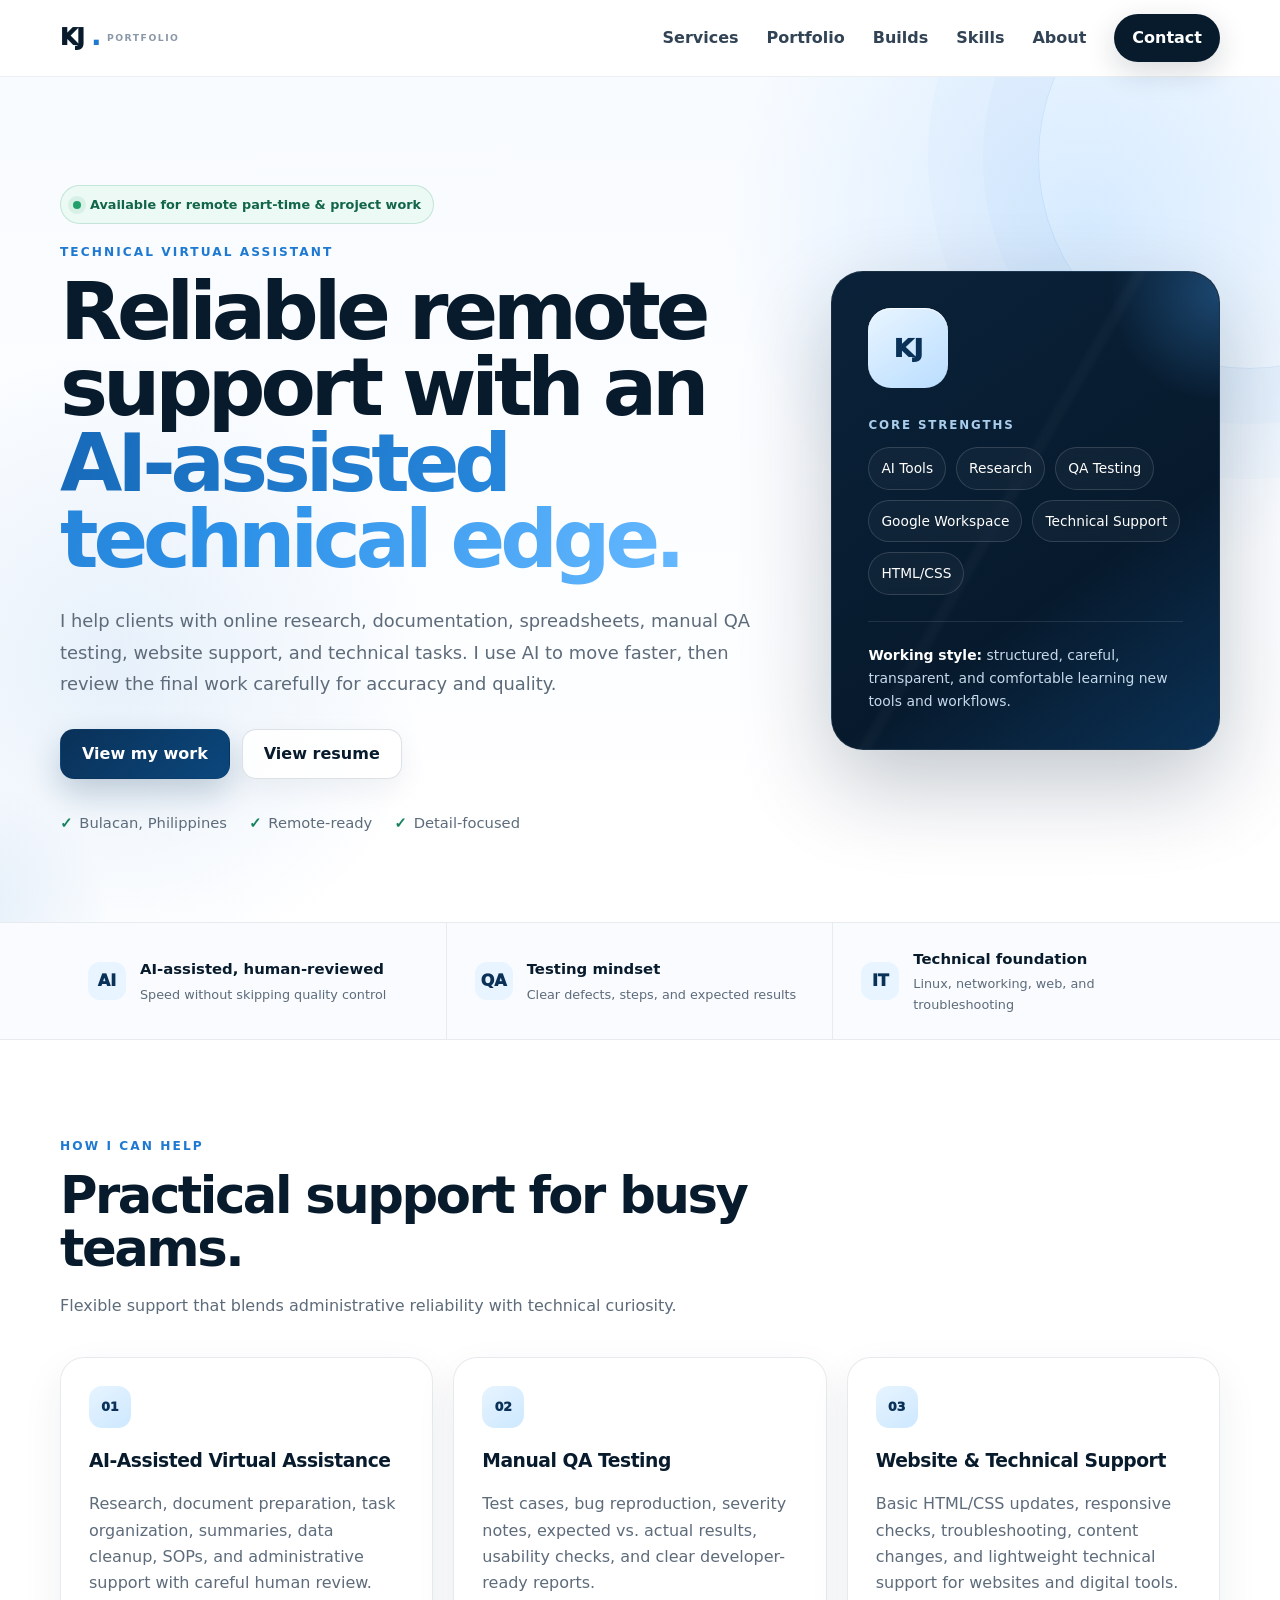
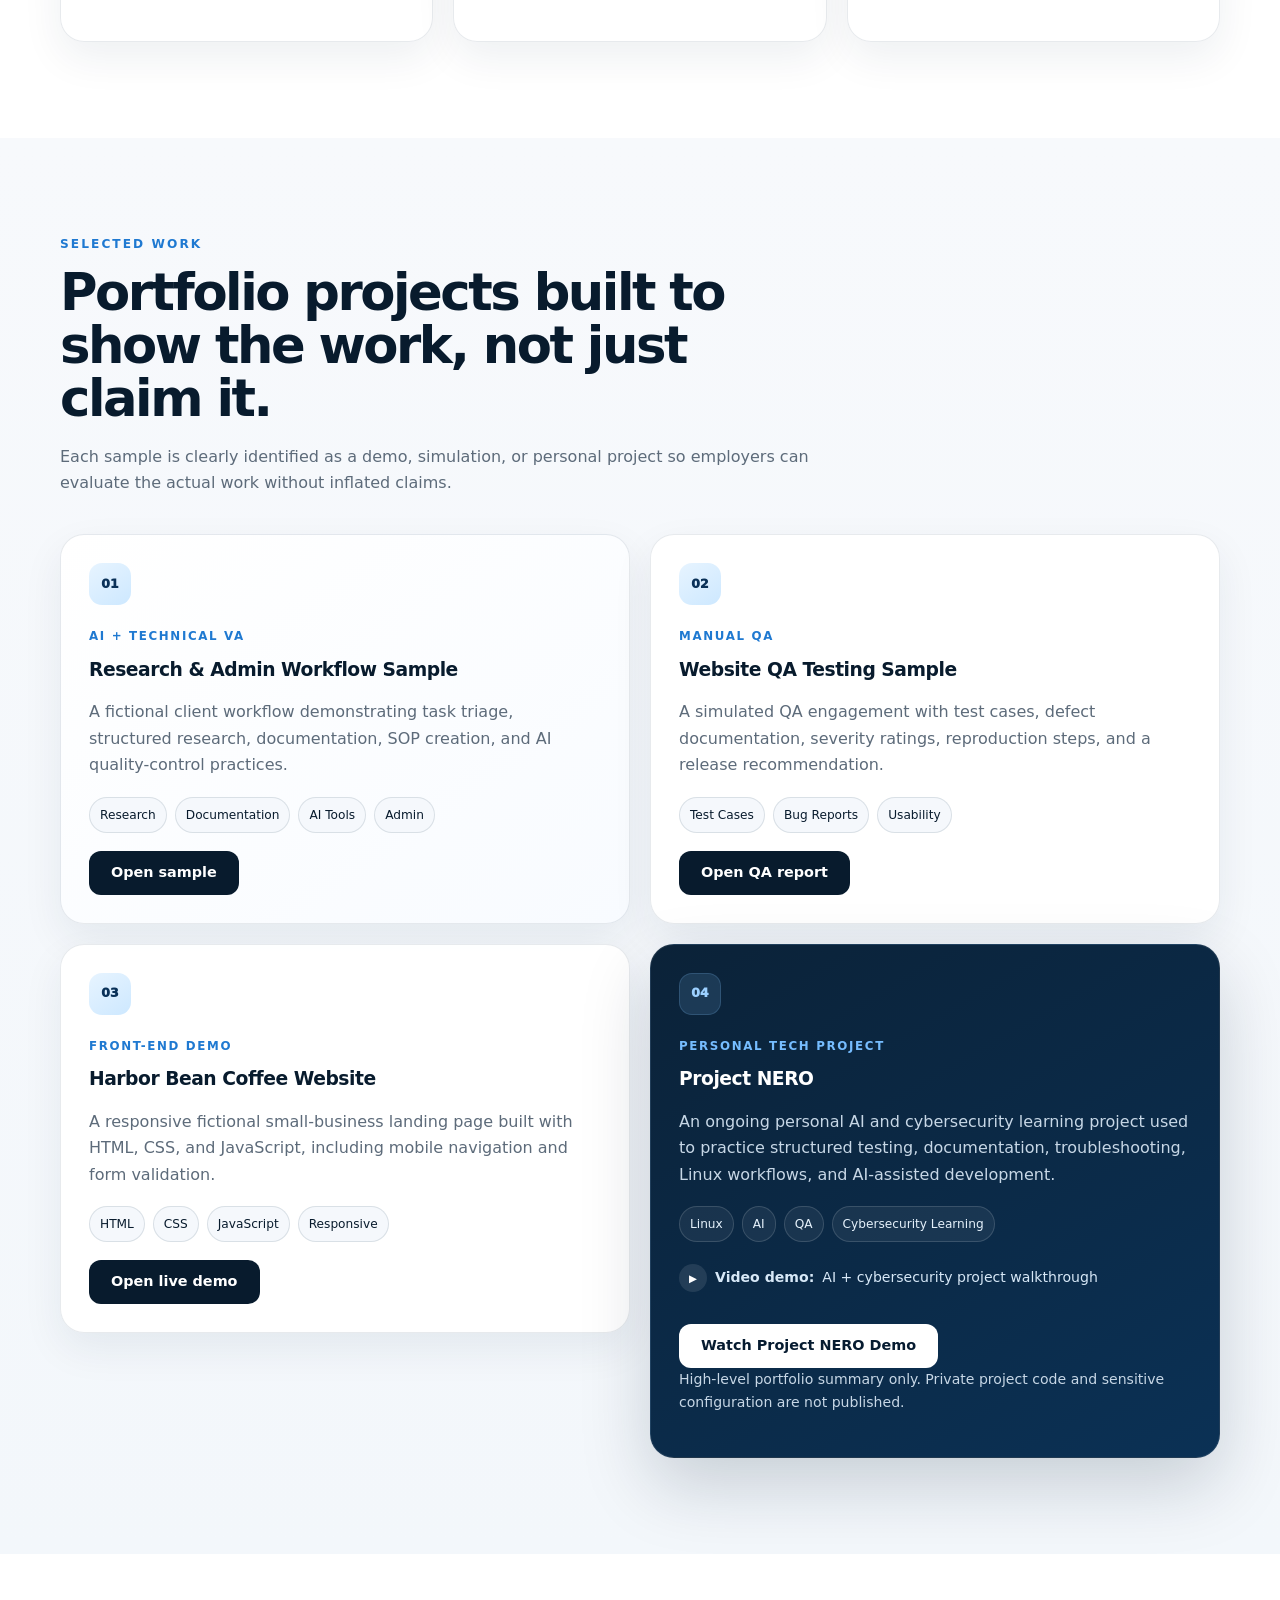
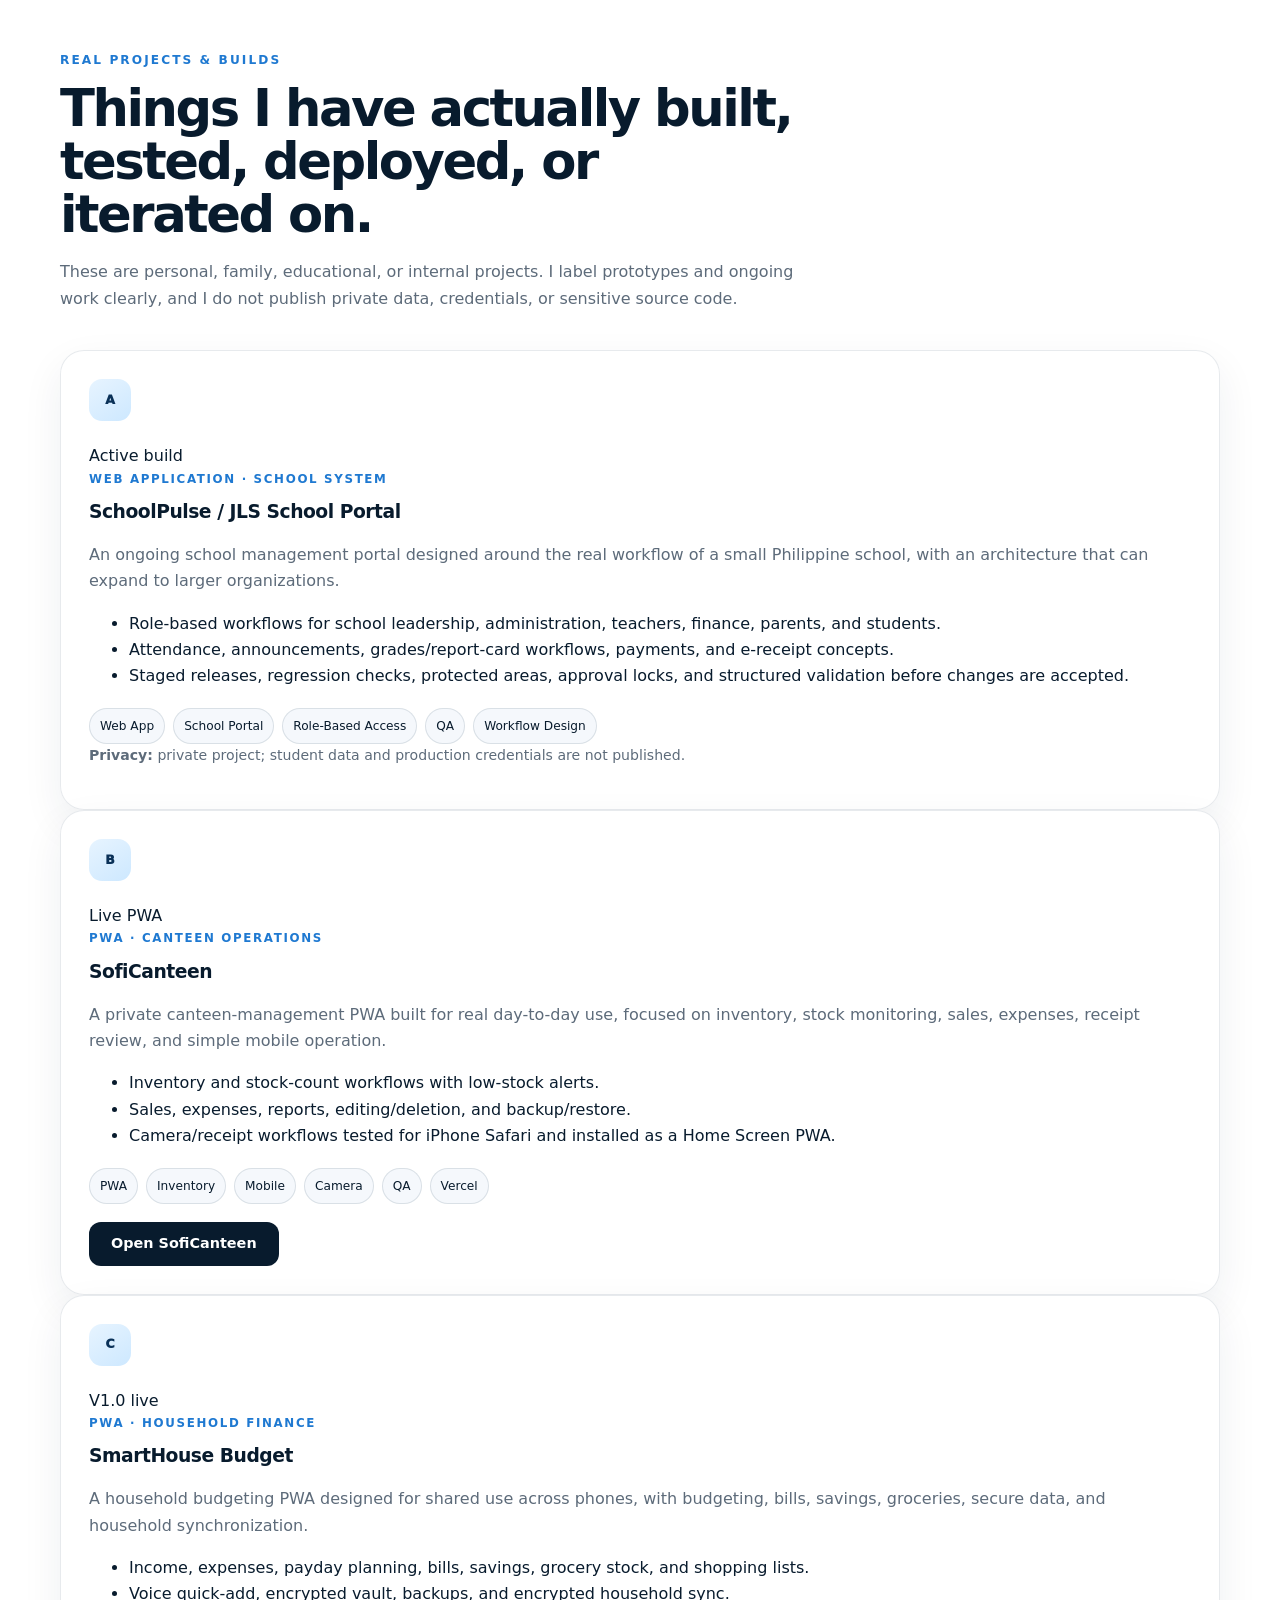
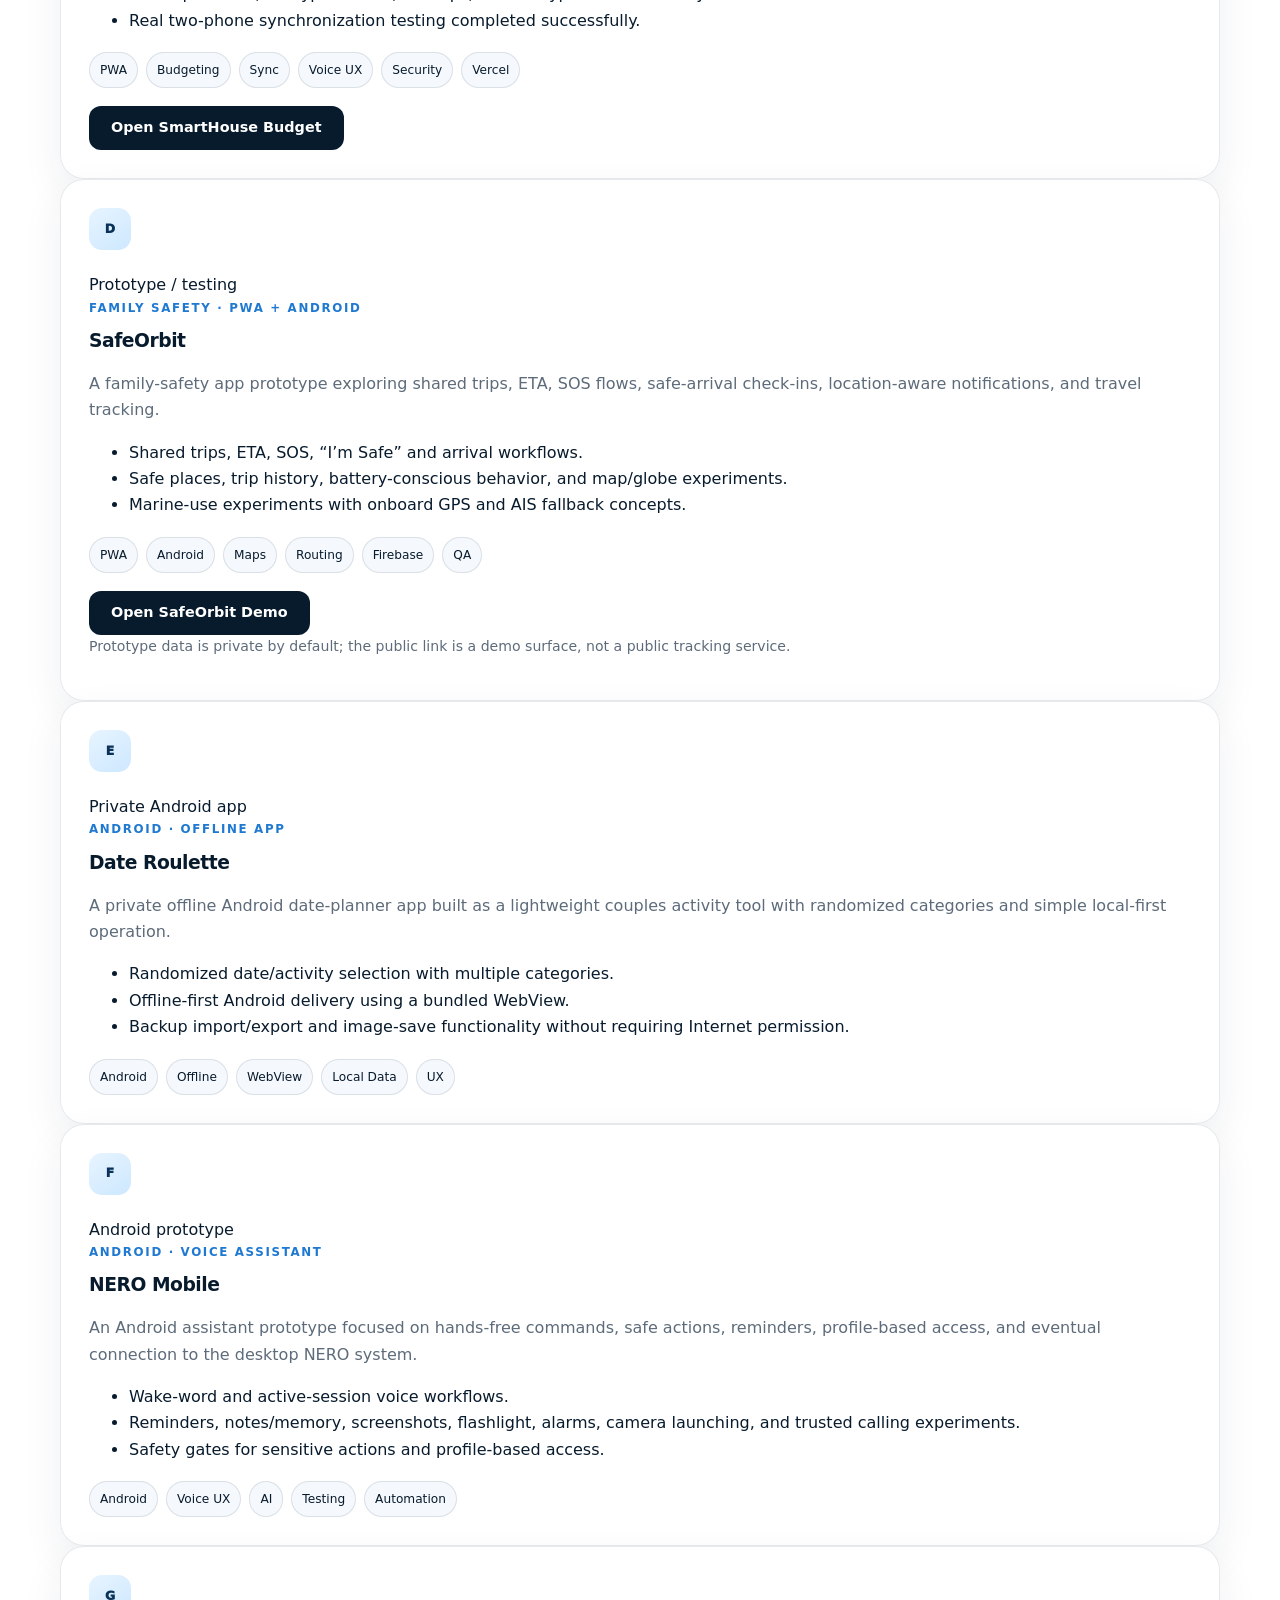
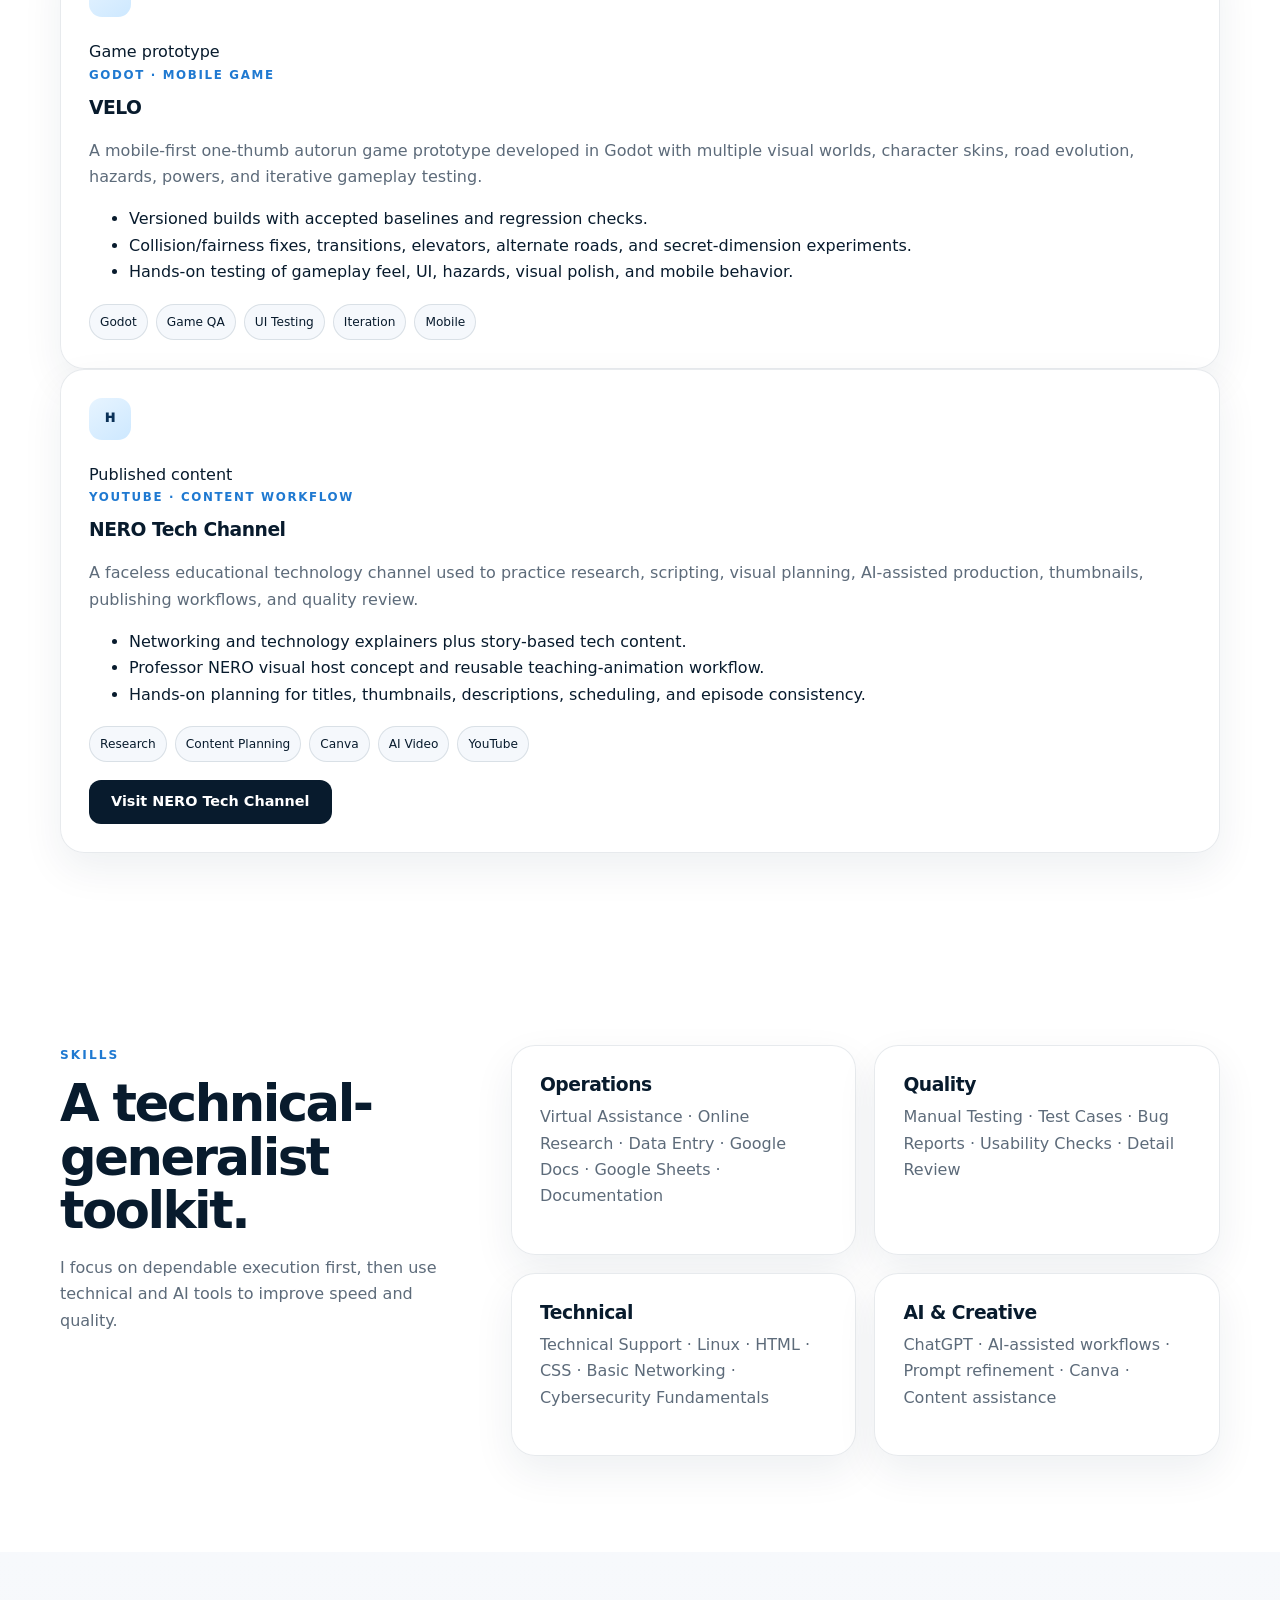
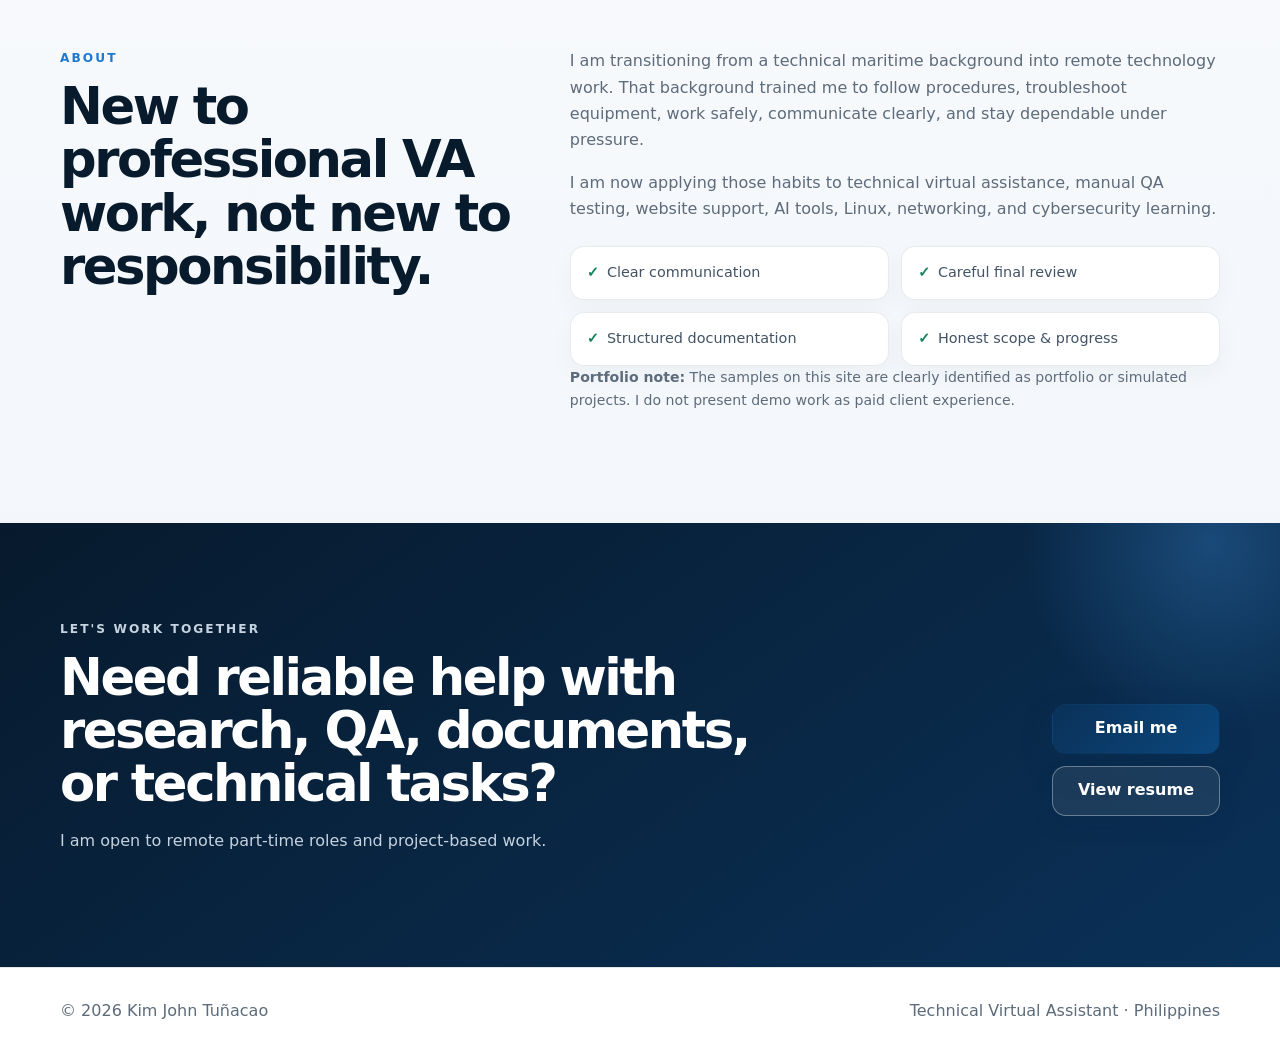
==== commit 794d91b7: "Add real apps and school portal to portfolio" ====
--- a/index.html
+++ b/index.html
@@ -16,6 +16,7 @@
       <nav id="site-nav" class="site-nav" aria-label="Primary navigation">
         <a href="#services">Services</a>
         <a href="#work">Portfolio</a>
+        <a href="#builds">Builds</a>
         <a href="#skills">Skills</a>
         <a href="#about">About</a>
         <a class="nav-cta" href="#contact">Contact</a>
@@ -109,6 +110,129 @@
       </div>
     </section>
 
+
+    <section id="builds" class="section builds-section">
+      <div class="shell">
+        <div class="section-heading">
+          <p class="eyebrow">REAL PROJECTS & BUILDS</p>
+          <h2>Things I have actually built, tested, deployed, or iterated on.</h2>
+          <p>These are personal, family, educational, or internal projects. I label prototypes and ongoing work clearly, and I do not publish private data, credentials, or sensitive source code.</p>
+        </div>
+
+        <div class="real-project-grid">
+          <article class="project-card build-card school-card">
+            <div class="build-topline"><div class="project-number">A</div><span class="status-badge status-active">Active build</span></div>
+            <p class="project-type">WEB APPLICATION · SCHOOL SYSTEM</p>
+            <h3>SchoolPulse / JLS School Portal</h3>
+            <p>An ongoing school management portal designed around the real workflow of a small Philippine school, with an architecture that can expand to larger organizations.</p>
+            <ul class="project-points">
+              <li>Role-based workflows for school leadership, administration, teachers, finance, parents, and students.</li>
+              <li>Attendance, announcements, grades/report-card workflows, payments, and e-receipt concepts.</li>
+              <li>Staged releases, regression checks, protected areas, approval locks, and structured validation before changes are accepted.</li>
+            </ul>
+            <div class="tags"><span>Web App</span><span>School Portal</span><span>Role-Based Access</span><span>QA</span><span>Workflow Design</span></div>
+            <p class="privacy-note"><strong>Privacy:</strong> private project; student data and production credentials are not published.</p>
+          </article>
+
+          <article class="project-card build-card">
+            <div class="build-topline"><div class="project-number">B</div><span class="status-badge status-live">Live PWA</span></div>
+            <p class="project-type">PWA · CANTEEN OPERATIONS</p>
+            <h3>SofiCanteen</h3>
+            <p>A private canteen-management PWA built for real day-to-day use, focused on inventory, stock monitoring, sales, expenses, receipt review, and simple mobile operation.</p>
+            <ul class="project-points">
+              <li>Inventory and stock-count workflows with low-stock alerts.</li>
+              <li>Sales, expenses, reports, editing/deletion, and backup/restore.</li>
+              <li>Camera/receipt workflows tested for iPhone Safari and installed as a Home Screen PWA.</li>
+            </ul>
+            <div class="tags"><span>PWA</span><span>Inventory</span><span>Mobile</span><span>Camera</span><span>QA</span><span>Vercel</span></div>
+            <a class="button small" href="https://soficanteen.vercel.app" target="_blank" rel="noopener">Open SofiCanteen</a>
+          </article>
+
+          <article class="project-card build-card">
+            <div class="build-topline"><div class="project-number">C</div><span class="status-badge status-live">V1.0 live</span></div>
+            <p class="project-type">PWA · HOUSEHOLD FINANCE</p>
+            <h3>SmartHouse Budget</h3>
+            <p>A household budgeting PWA designed for shared use across phones, with budgeting, bills, savings, groceries, secure data, and household synchronization.</p>
+            <ul class="project-points">
+              <li>Income, expenses, payday planning, bills, savings, grocery stock, and shopping lists.</li>
+              <li>Voice quick-add, encrypted vault, backups, and encrypted household sync.</li>
+              <li>Real two-phone synchronization testing completed successfully.</li>
+            </ul>
+            <div class="tags"><span>PWA</span><span>Budgeting</span><span>Sync</span><span>Voice UX</span><span>Security</span><span>Vercel</span></div>
+            <a class="button small" href="https://smarthousebudget.vercel.app" target="_blank" rel="noopener">Open SmartHouse Budget</a>
+          </article>
+
+          <article class="project-card build-card">
+            <div class="build-topline"><div class="project-number">D</div><span class="status-badge status-prototype">Prototype / testing</span></div>
+            <p class="project-type">FAMILY SAFETY · PWA + ANDROID</p>
+            <h3>SafeOrbit</h3>
+            <p>A family-safety app prototype exploring shared trips, ETA, SOS flows, safe-arrival check-ins, location-aware notifications, and travel tracking.</p>
+            <ul class="project-points">
+              <li>Shared trips, ETA, SOS, “I’m Safe” and arrival workflows.</li>
+              <li>Safe places, trip history, battery-conscious behavior, and map/globe experiments.</li>
+              <li>Marine-use experiments with onboard GPS and AIS fallback concepts.</li>
+            </ul>
+            <div class="tags"><span>PWA</span><span>Android</span><span>Maps</span><span>Routing</span><span>Firebase</span><span>QA</span></div>
+            <a class="button small" href="https://safe-orbit-free-v0-1-0.vercel.app" target="_blank" rel="noopener">Open SafeOrbit Demo</a>
+            <p class="privacy-note">Prototype data is private by default; the public link is a demo surface, not a public tracking service.</p>
+          </article>
+
+          <article class="project-card build-card">
+            <div class="build-topline"><div class="project-number">E</div><span class="status-badge status-private">Private Android app</span></div>
+            <p class="project-type">ANDROID · OFFLINE APP</p>
+            <h3>Date Roulette</h3>
+            <p>A private offline Android date-planner app built as a lightweight couples activity tool with randomized categories and simple local-first operation.</p>
+            <ul class="project-points">
+              <li>Randomized date/activity selection with multiple categories.</li>
+              <li>Offline-first Android delivery using a bundled WebView.</li>
+              <li>Backup import/export and image-save functionality without requiring Internet permission.</li>
+            </ul>
+            <div class="tags"><span>Android</span><span>Offline</span><span>WebView</span><span>Local Data</span><span>UX</span></div>
+          </article>
+
+          <article class="project-card build-card">
+            <div class="build-topline"><div class="project-number">F</div><span class="status-badge status-prototype">Android prototype</span></div>
+            <p class="project-type">ANDROID · VOICE ASSISTANT</p>
+            <h3>NERO Mobile</h3>
+            <p>An Android assistant prototype focused on hands-free commands, safe actions, reminders, profile-based access, and eventual connection to the desktop NERO system.</p>
+            <ul class="project-points">
+              <li>Wake-word and active-session voice workflows.</li>
+              <li>Reminders, notes/memory, screenshots, flashlight, alarms, camera launching, and trusted calling experiments.</li>
+              <li>Safety gates for sensitive actions and profile-based access.</li>
+            </ul>
+            <div class="tags"><span>Android</span><span>Voice UX</span><span>AI</span><span>Testing</span><span>Automation</span></div>
+          </article>
+
+          <article class="project-card build-card">
+            <div class="build-topline"><div class="project-number">G</div><span class="status-badge status-prototype">Game prototype</span></div>
+            <p class="project-type">GODOT · MOBILE GAME</p>
+            <h3>VELO</h3>
+            <p>A mobile-first one-thumb autorun game prototype developed in Godot with multiple visual worlds, character skins, road evolution, hazards, powers, and iterative gameplay testing.</p>
+            <ul class="project-points">
+              <li>Versioned builds with accepted baselines and regression checks.</li>
+              <li>Collision/fairness fixes, transitions, elevators, alternate roads, and secret-dimension experiments.</li>
+              <li>Hands-on testing of gameplay feel, UI, hazards, visual polish, and mobile behavior.</li>
+            </ul>
+            <div class="tags"><span>Godot</span><span>Game QA</span><span>UI Testing</span><span>Iteration</span><span>Mobile</span></div>
+          </article>
+
+          <article class="project-card build-card">
+            <div class="build-topline"><div class="project-number">H</div><span class="status-badge status-live">Published content</span></div>
+            <p class="project-type">YOUTUBE · CONTENT WORKFLOW</p>
+            <h3>NERO Tech Channel</h3>
+            <p>A faceless educational technology channel used to practice research, scripting, visual planning, AI-assisted production, thumbnails, publishing workflows, and quality review.</p>
+            <ul class="project-points">
+              <li>Networking and technology explainers plus story-based tech content.</li>
+              <li>Professor NERO visual host concept and reusable teaching-animation workflow.</li>
+              <li>Hands-on planning for titles, thumbnails, descriptions, scheduling, and episode consistency.</li>
+            </ul>
+            <div class="tags"><span>Research</span><span>Content Planning</span><span>Canva</span><span>AI Video</span><span>YouTube</span></div>
+            <a class="button small" href="https://www.youtube.com/@NEROTech" target="_blank" rel="noopener">Visit NERO Tech Channel</a>
+          </article>
+        </div>
+      </div>
+    </section>
+
     <section id="skills" class="section">
       <div class="shell skills-layout">
         <div class="section-heading"><p class="eyebrow">SKILLS</p><h2>A technical-generalist toolkit.</h2><p>I focus on dependable execution first, then use technical and AI tools to improve speed and quality.</p></div>
--- a/assets/layout-fixes.css
+++ b/assets/layout-fixes.css
@@ -20,6 +20,17 @@
   margin-bottom: 0;
 }
 
+/* Keep contact actions visually balanced */
+.contact-actions {
+  flex-direction: column;
+  align-items: stretch;
+  min-width: 168px;
+}
+
+.contact-actions .button {
+  width: 100%;
+}
+
 @media (max-width: 900px) {
   .project-grid {
     grid-template-columns: 1fr;
@@ -30,4 +41,9 @@
     width: 100%;
     padding: 24px;
   }
+
+  .contact-actions {
+    width: 100%;
+    max-width: 220px;
+  }
 }
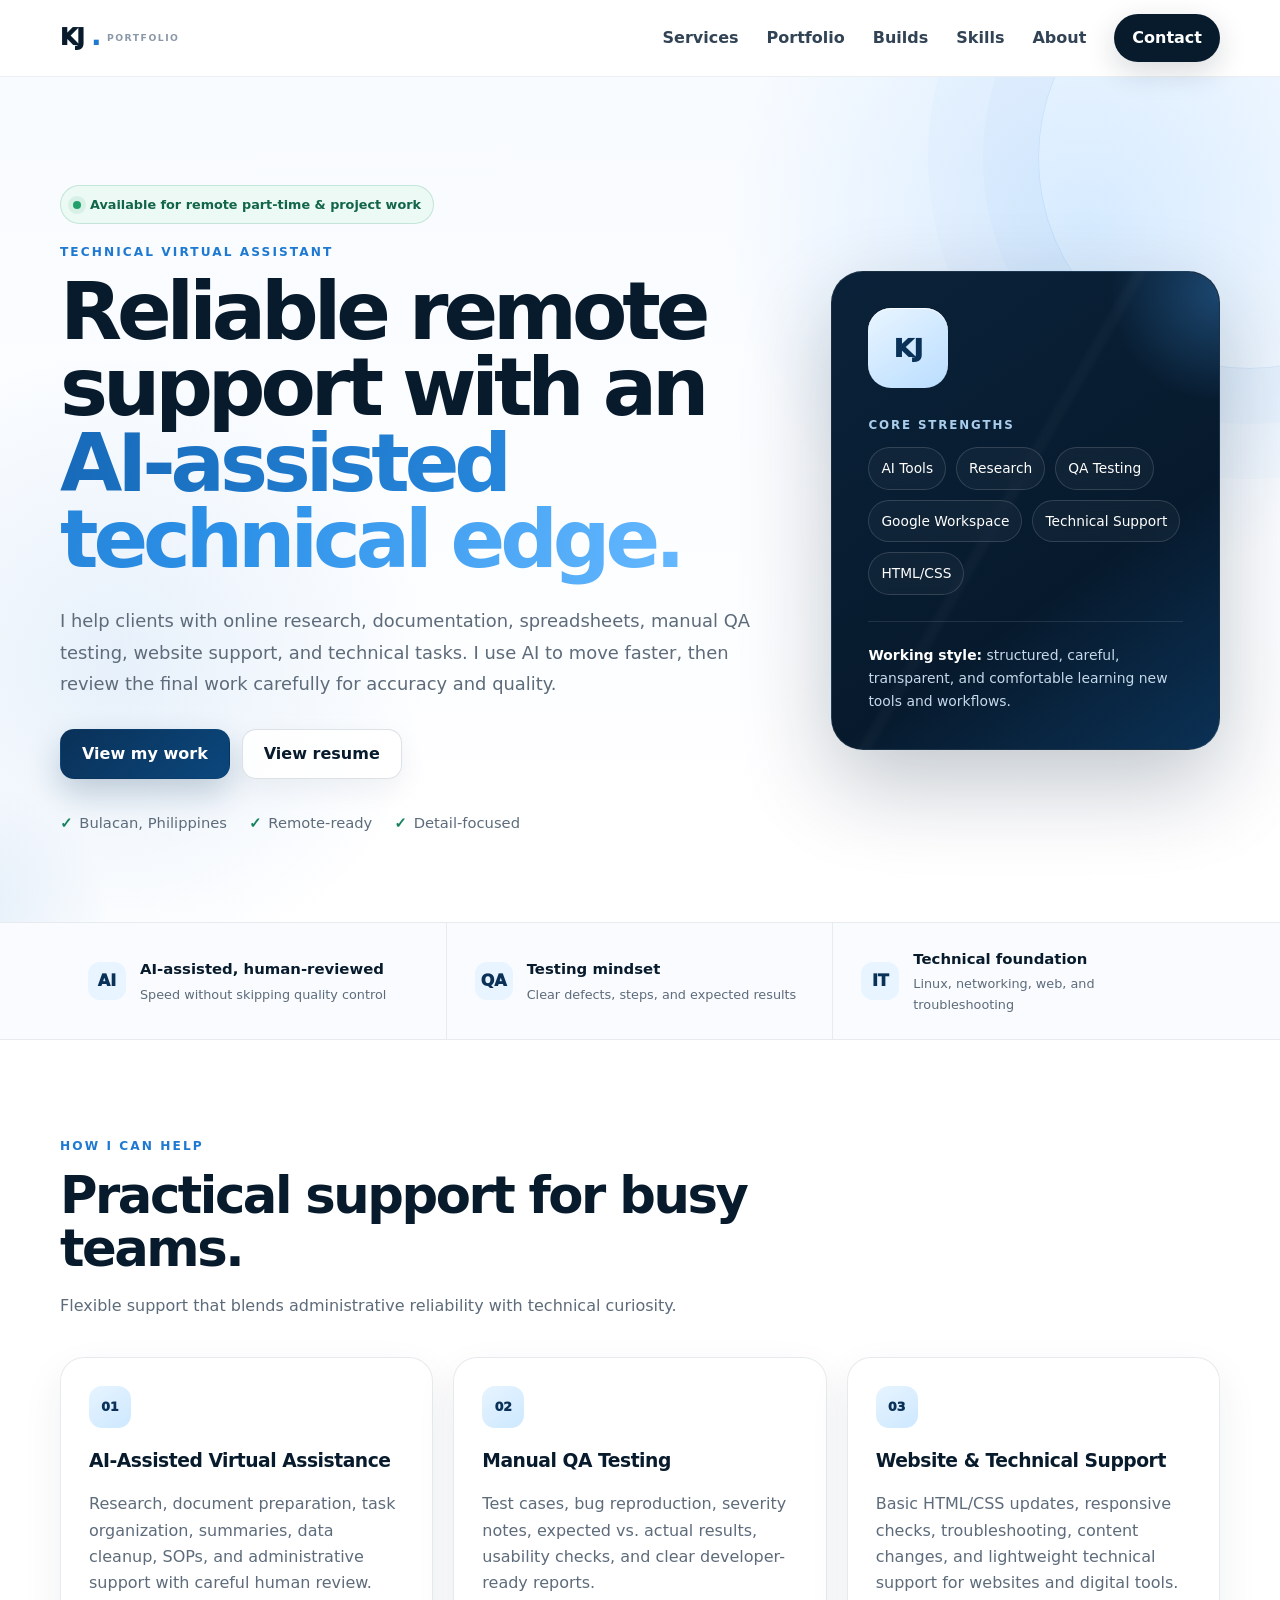
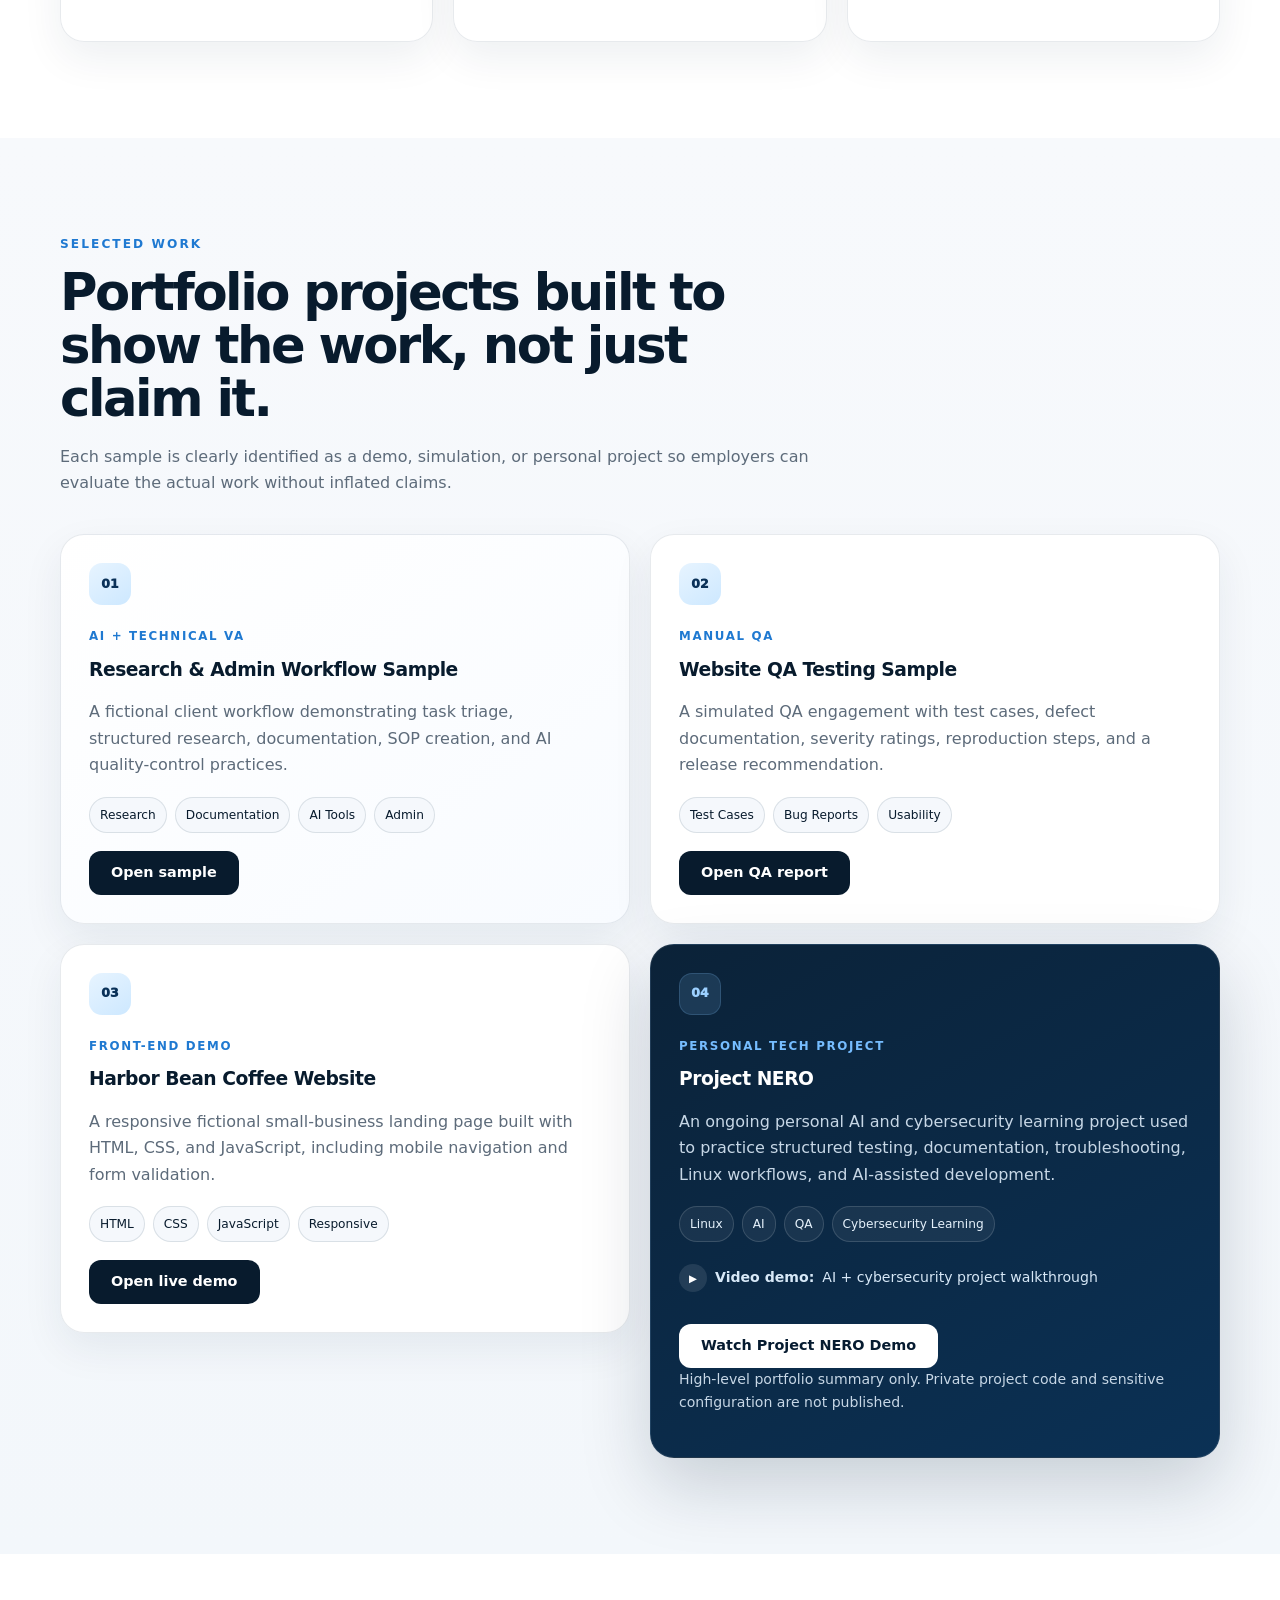
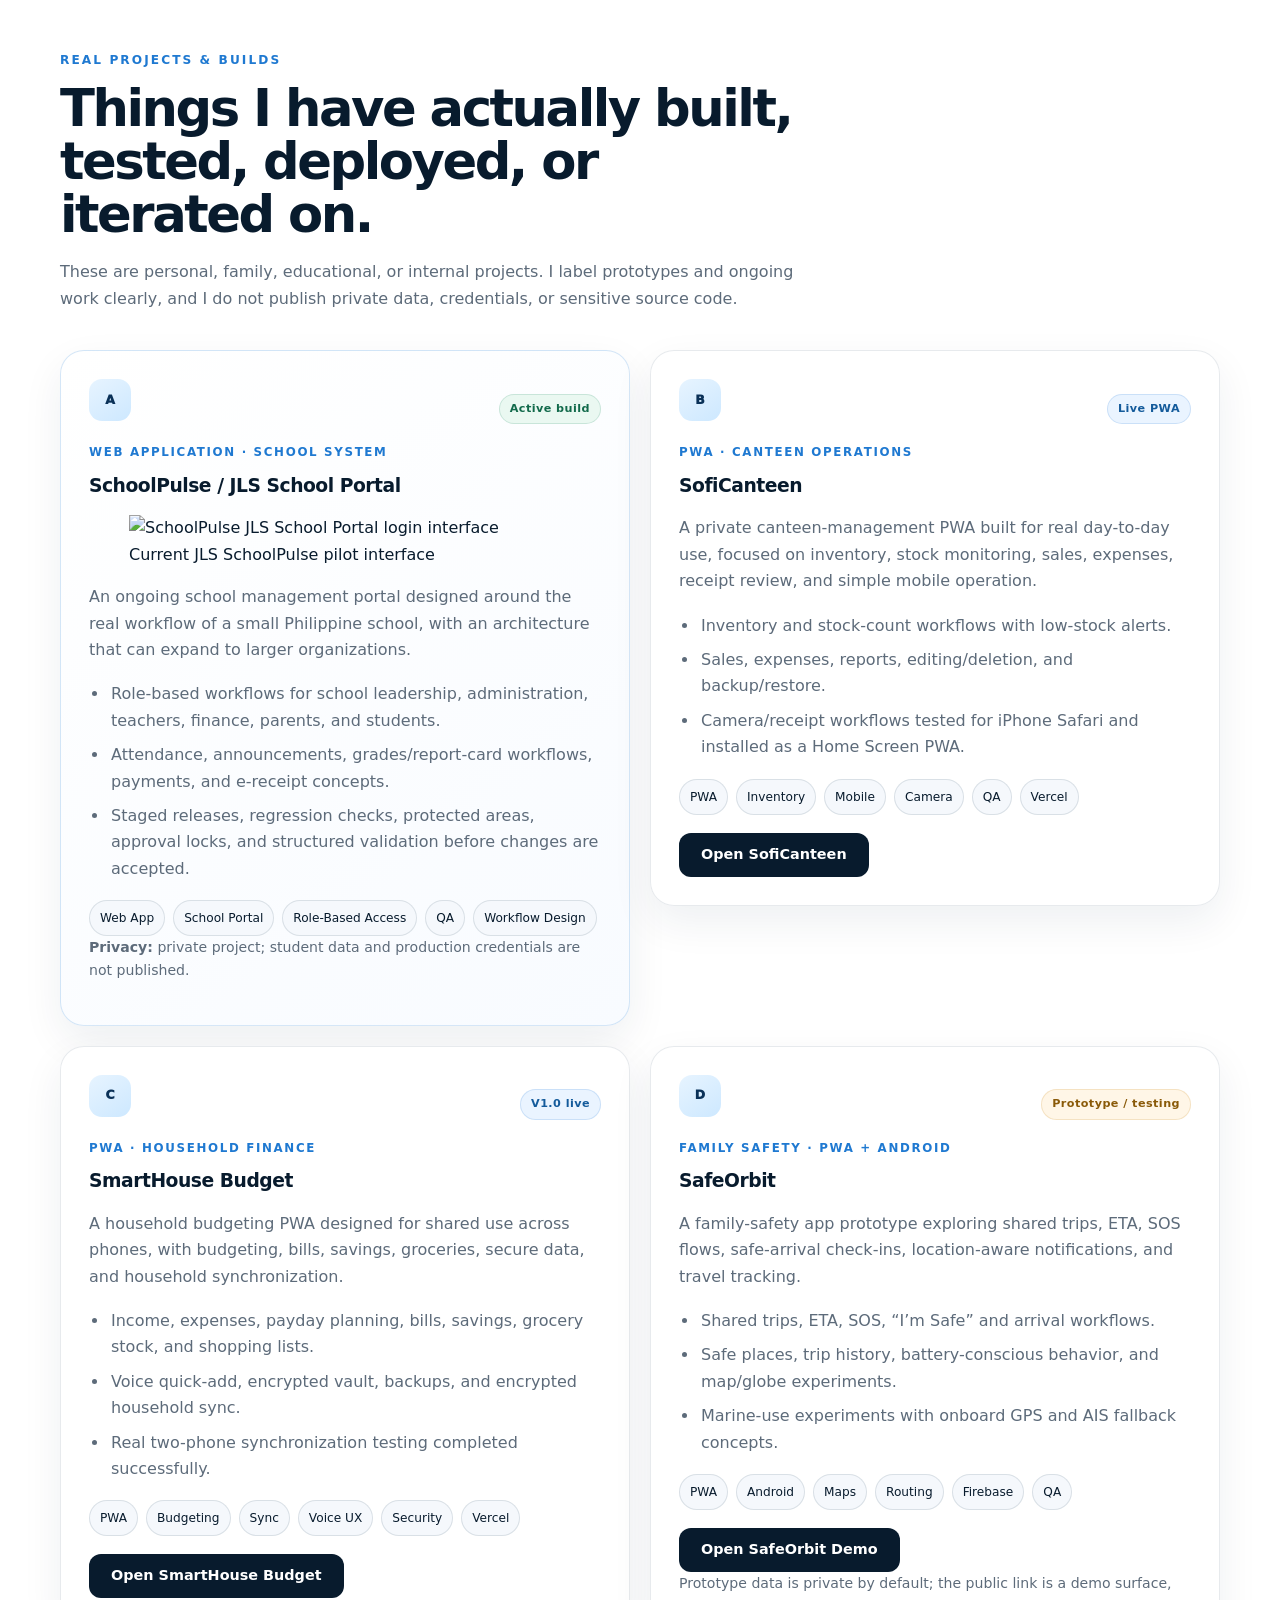
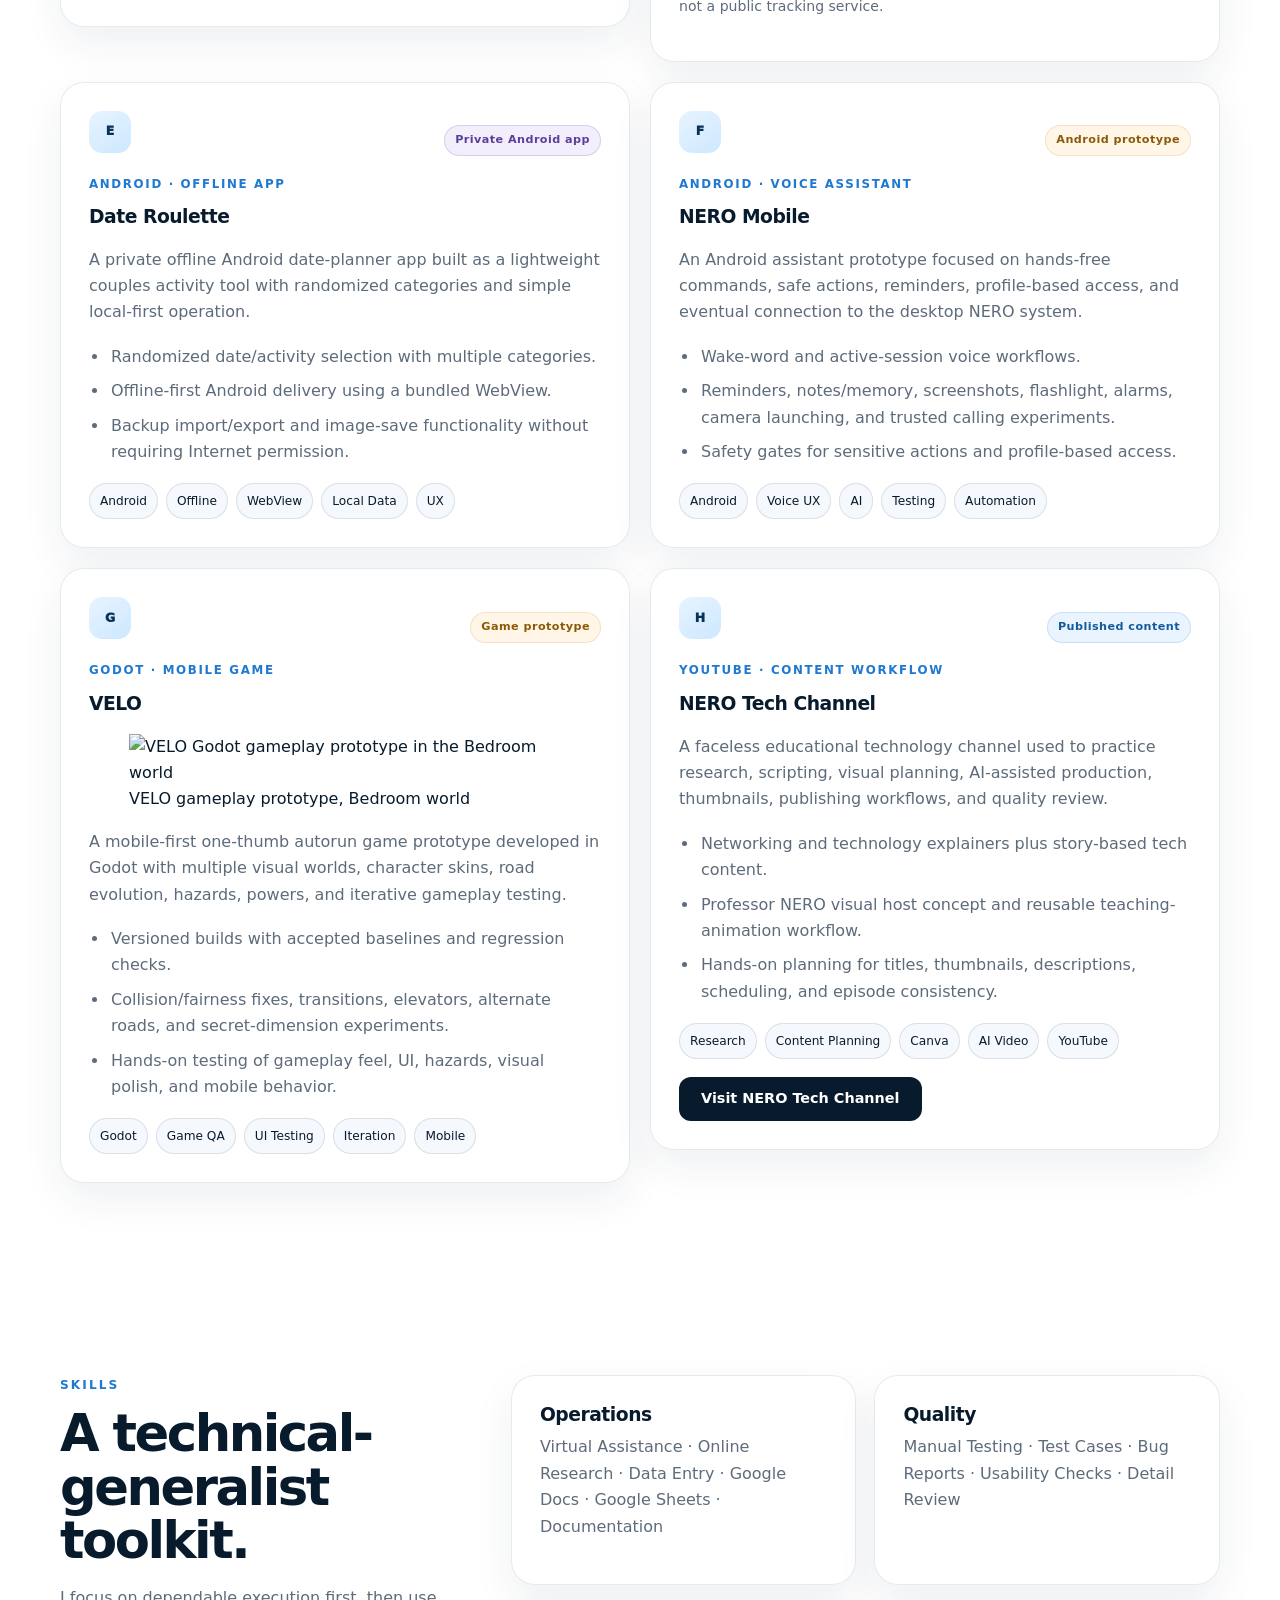
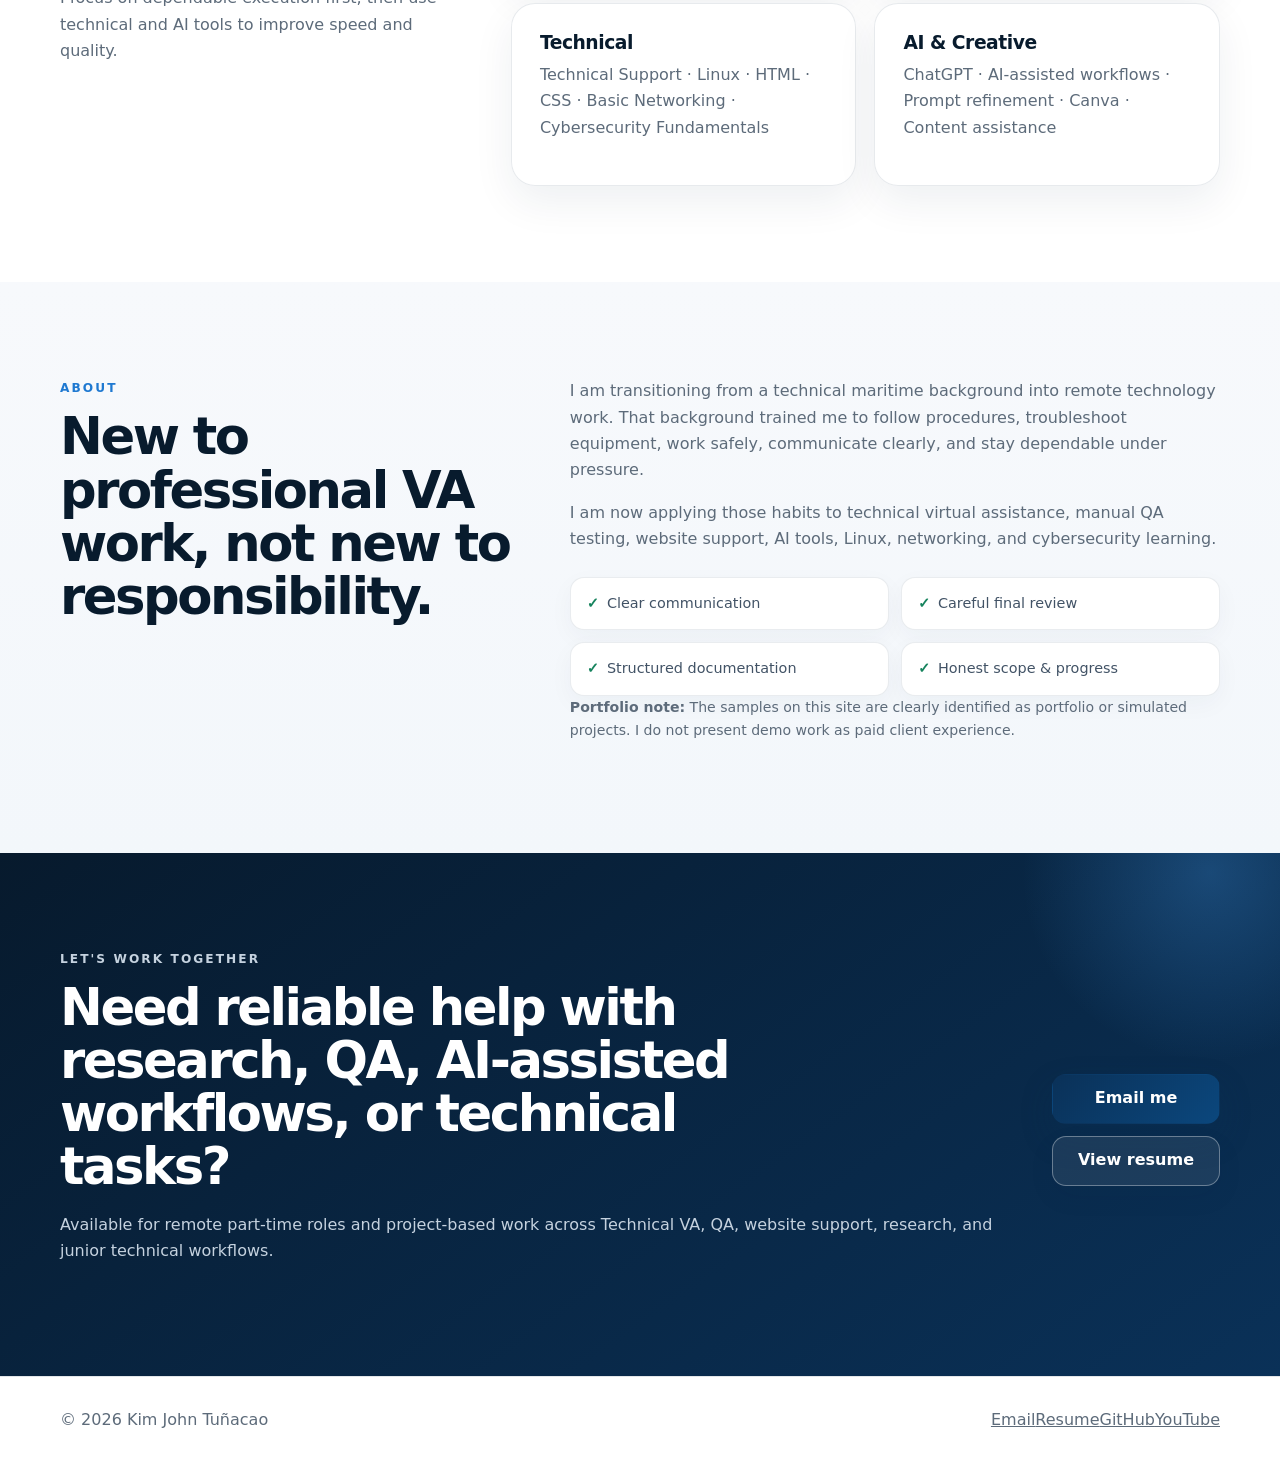
==== commit 374fe3b2: "Feature real builds with project previews" ====
--- a/index.html
+++ b/index.html
@@ -3,7 +3,7 @@
 <head>
   <meta charset="utf-8">
   <meta name="viewport" content="width=device-width, initial-scale=1">
-  <meta name="description" content="Technical Virtual Assistant portfolio specializing in AI tools, research, QA testing, documentation, website support, and technical troubleshooting.">
+  <meta name="description" content="Technical Virtual Assistant portfolio featuring AI-assisted workflows, manual QA, web support, SchoolPulse, SofiCanteen, SmartHouse Budget, SafeOrbit, Project NERO, and other real builds.">
   <title>Kim John Tuñacao | Technical Virtual Assistant</title>
   <link rel="stylesheet" href="assets/styles.css">
   <link rel="stylesheet" href="assets/layout-fixes.css">
@@ -98,7 +98,7 @@
             <a class="button small" href="projects/harbor-bean/index.html" target="_blank" rel="noopener">Open live demo</a>
           </article>
 
-          <article class="project-card nero-card">
+          <article class="project-card nero-card proof-project">
             <div class="project-number">04</div><p class="project-type">PERSONAL TECH PROJECT</p><h3>Project NERO</h3>
             <p>An ongoing personal AI and cybersecurity learning project used to practice structured testing, documentation, troubleshooting, Linux workflows, and AI-assisted development.</p>
             <div class="tags"><span>Linux</span><span>AI</span><span>QA</span><span>Cybersecurity Learning</span></div>
@@ -120,10 +120,11 @@
         </div>
 
         <div class="real-project-grid">
-          <article class="project-card build-card school-card">
+          <article class="project-card build-card school-card featured-build">
             <div class="build-topline"><div class="project-number">A</div><span class="status-badge status-active">Active build</span></div>
             <p class="project-type">WEB APPLICATION · SCHOOL SYSTEM</p>
             <h3>SchoolPulse / JLS School Portal</h3>
+            <figure class="build-preview"><img src="assets/projects/schoolpulse-preview.jpg" alt="SchoolPulse JLS School Portal login interface" loading="lazy"><figcaption>Current JLS SchoolPulse pilot interface</figcaption></figure>
             <p>An ongoing school management portal designed around the real workflow of a small Philippine school, with an architecture that can expand to larger organizations.</p>
             <ul class="project-points">
               <li>Role-based workflows for school leadership, administration, teachers, finance, parents, and students.</li>
@@ -134,7 +135,7 @@
             <p class="privacy-note"><strong>Privacy:</strong> private project; student data and production credentials are not published.</p>
           </article>
 
-          <article class="project-card build-card">
+          <article class="project-card build-card featured-build">
             <div class="build-topline"><div class="project-number">B</div><span class="status-badge status-live">Live PWA</span></div>
             <p class="project-type">PWA · CANTEEN OPERATIONS</p>
             <h3>SofiCanteen</h3>
@@ -148,7 +149,7 @@
             <a class="button small" href="https://soficanteen.vercel.app" target="_blank" rel="noopener">Open SofiCanteen</a>
           </article>
 
-          <article class="project-card build-card">
+          <article class="project-card build-card featured-build">
             <div class="build-topline"><div class="project-number">C</div><span class="status-badge status-live">V1.0 live</span></div>
             <p class="project-type">PWA · HOUSEHOLD FINANCE</p>
             <h3>SmartHouse Budget</h3>
@@ -207,6 +208,7 @@
             <div class="build-topline"><div class="project-number">G</div><span class="status-badge status-prototype">Game prototype</span></div>
             <p class="project-type">GODOT · MOBILE GAME</p>
             <h3>VELO</h3>
+            <figure class="build-preview"><img src="assets/projects/velo-preview.jpg" alt="VELO Godot gameplay prototype in the Bedroom world" loading="lazy"><figcaption>VELO gameplay prototype, Bedroom world</figcaption></figure>
             <p>A mobile-first one-thumb autorun game prototype developed in Godot with multiple visual worlds, character skins, road evolution, hazards, powers, and iterative gameplay testing.</p>
             <ul class="project-points">
               <li>Versioned builds with accepted baselines and regression checks.</li>
@@ -264,13 +266,13 @@
 
     <section id="contact" class="section contact-section">
       <div class="shell contact-card">
-        <div><p class="eyebrow">LET'S WORK TOGETHER</p><h2>Need reliable help with research, QA, documents, or technical tasks?</h2><p>I am open to remote part-time roles and project-based work.</p></div>
+        <div><p class="eyebrow">LET'S WORK TOGETHER</p><h2>Need reliable help with research, QA, AI-assisted workflows, or technical tasks?</h2><p>Available for remote part-time roles and project-based work across Technical VA, QA, website support, research, and junior technical workflows.</p></div>
         <div class="contact-actions"><a class="button primary" href="mailto:tuncaokimjohn@gmail.com">Email me</a><a class="button secondary light" href="resume.html">View resume</a></div>
       </div>
     </section>
   </main>
 
-  <footer><div class="shell footer-wrap"><p>© <span id="year"></span> Kim John Tuñacao</p><p>Technical Virtual Assistant · Philippines</p></div></footer>
+  <footer><div class="shell footer-wrap"><p>© <span id="year"></span> Kim John Tuñacao</p><div class="footer-links"><a href="mailto:tuncaokimjohn@gmail.com">Email</a><a href="resume.html">Resume</a><a href="https://github.com/tuncaokimjohn-code" target="_blank" rel="noopener">GitHub</a><a href="https://www.youtube.com/@NEROTech" target="_blank" rel="noopener">YouTube</a></div></div></footer>
   <script src="assets/script.js"></script>
 </body>
 </html>
--- a/assets/layout-fixes.css
+++ b/assets/layout-fixes.css
@@ -47,3 +47,121 @@
     max-width: 220px;
   }
 }
+
+
+/* Real builds portfolio */
+.builds-section {
+  background: #ffffff;
+}
+
+.builds-heading {
+  max-width: 820px;
+}
+
+.real-project-grid {
+  display: grid;
+  grid-template-columns: repeat(2, minmax(0, 1fr));
+  gap: 20px;
+  align-items: start;
+}
+
+.build-card {
+  min-height: 0;
+  height: auto;
+  align-self: start;
+}
+
+.build-topline {
+  display: flex;
+  align-items: center;
+  justify-content: space-between;
+  gap: 14px;
+  margin-bottom: 4px;
+}
+
+.build-topline .project-number {
+  margin-bottom: 18px;
+}
+
+.status-badge {
+  display: inline-flex;
+  align-items: center;
+  justify-content: center;
+  min-height: 30px;
+  padding: 5px 10px;
+  border-radius: 999px;
+  font-size: .7rem;
+  font-weight: 900;
+  letter-spacing: .04em;
+  white-space: nowrap;
+  border: 1px solid rgba(21,50,77,.10);
+}
+
+.status-active {
+  background: #eaf8f1;
+  color: #126a4b;
+  border-color: rgba(22,131,93,.16);
+}
+
+.status-live {
+  background: #eaf4ff;
+  color: #145b9b;
+  border-color: rgba(31,121,209,.16);
+}
+
+.status-prototype {
+  background: #fff6e7;
+  color: #8a5a09;
+  border-color: rgba(212,163,78,.24);
+}
+
+.status-private {
+  background: #f2eefc;
+  color: #5b3e9a;
+  border-color: rgba(91,62,154,.18);
+}
+
+.project-points {
+  margin: 18px 0 0;
+  padding-left: 20px;
+  color: var(--muted);
+}
+
+.project-points li {
+  margin: 8px 0;
+  padding-left: 2px;
+}
+
+.school-card {
+  background: linear-gradient(145deg,#ffffff 0%,#f8fbff 100%);
+  border-color: rgba(31,121,209,.18);
+}
+
+@media (max-width: 900px) {
+  .real-project-grid {
+    grid-template-columns: 1fr;
+  }
+
+  .build-topline {
+    align-items: flex-start;
+  }
+
+  .status-badge {
+    margin-top: 3px;
+  }
+}
+
+@media (max-width: 460px) {
+  .build-topline {
+    flex-direction: column;
+    gap: 0;
+  }
+
+  .build-topline .project-number {
+    margin-bottom: 10px;
+  }
+
+  .status-badge {
+    margin-bottom: 14px;
+  }
+}
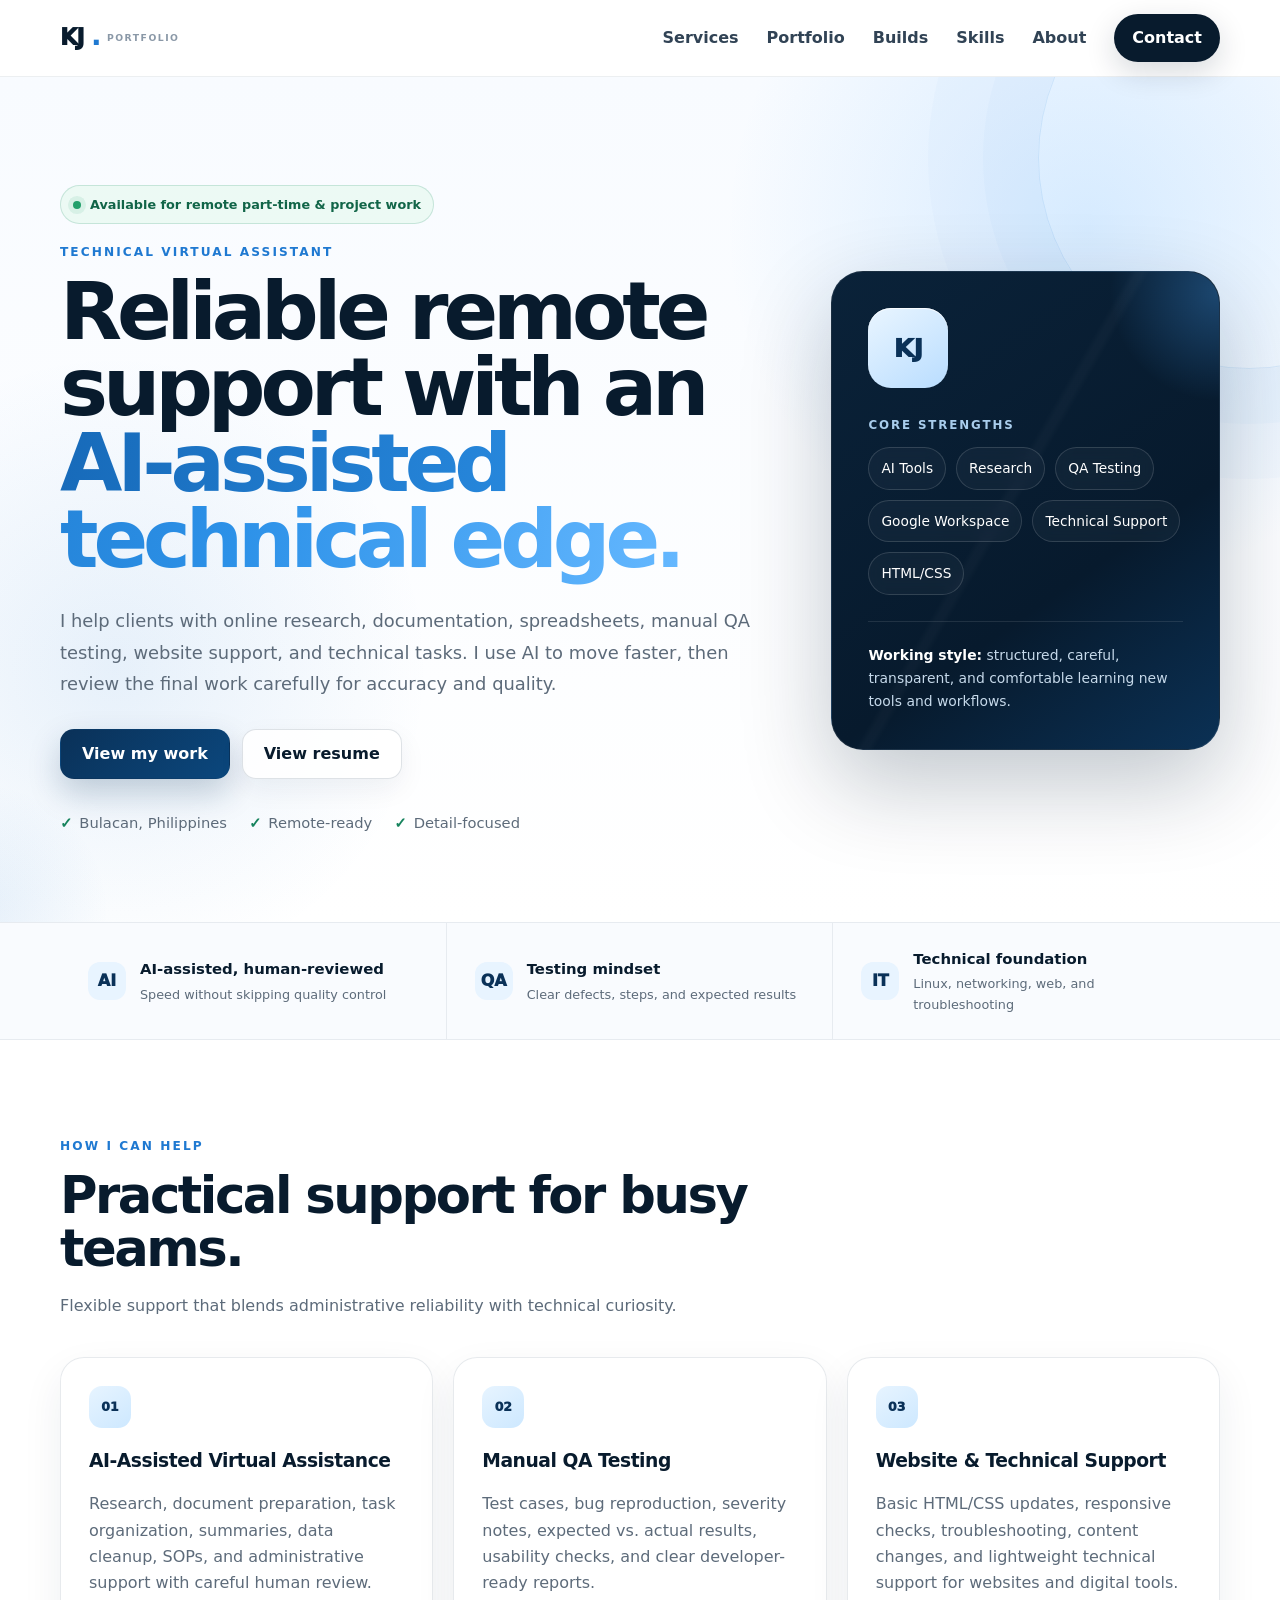
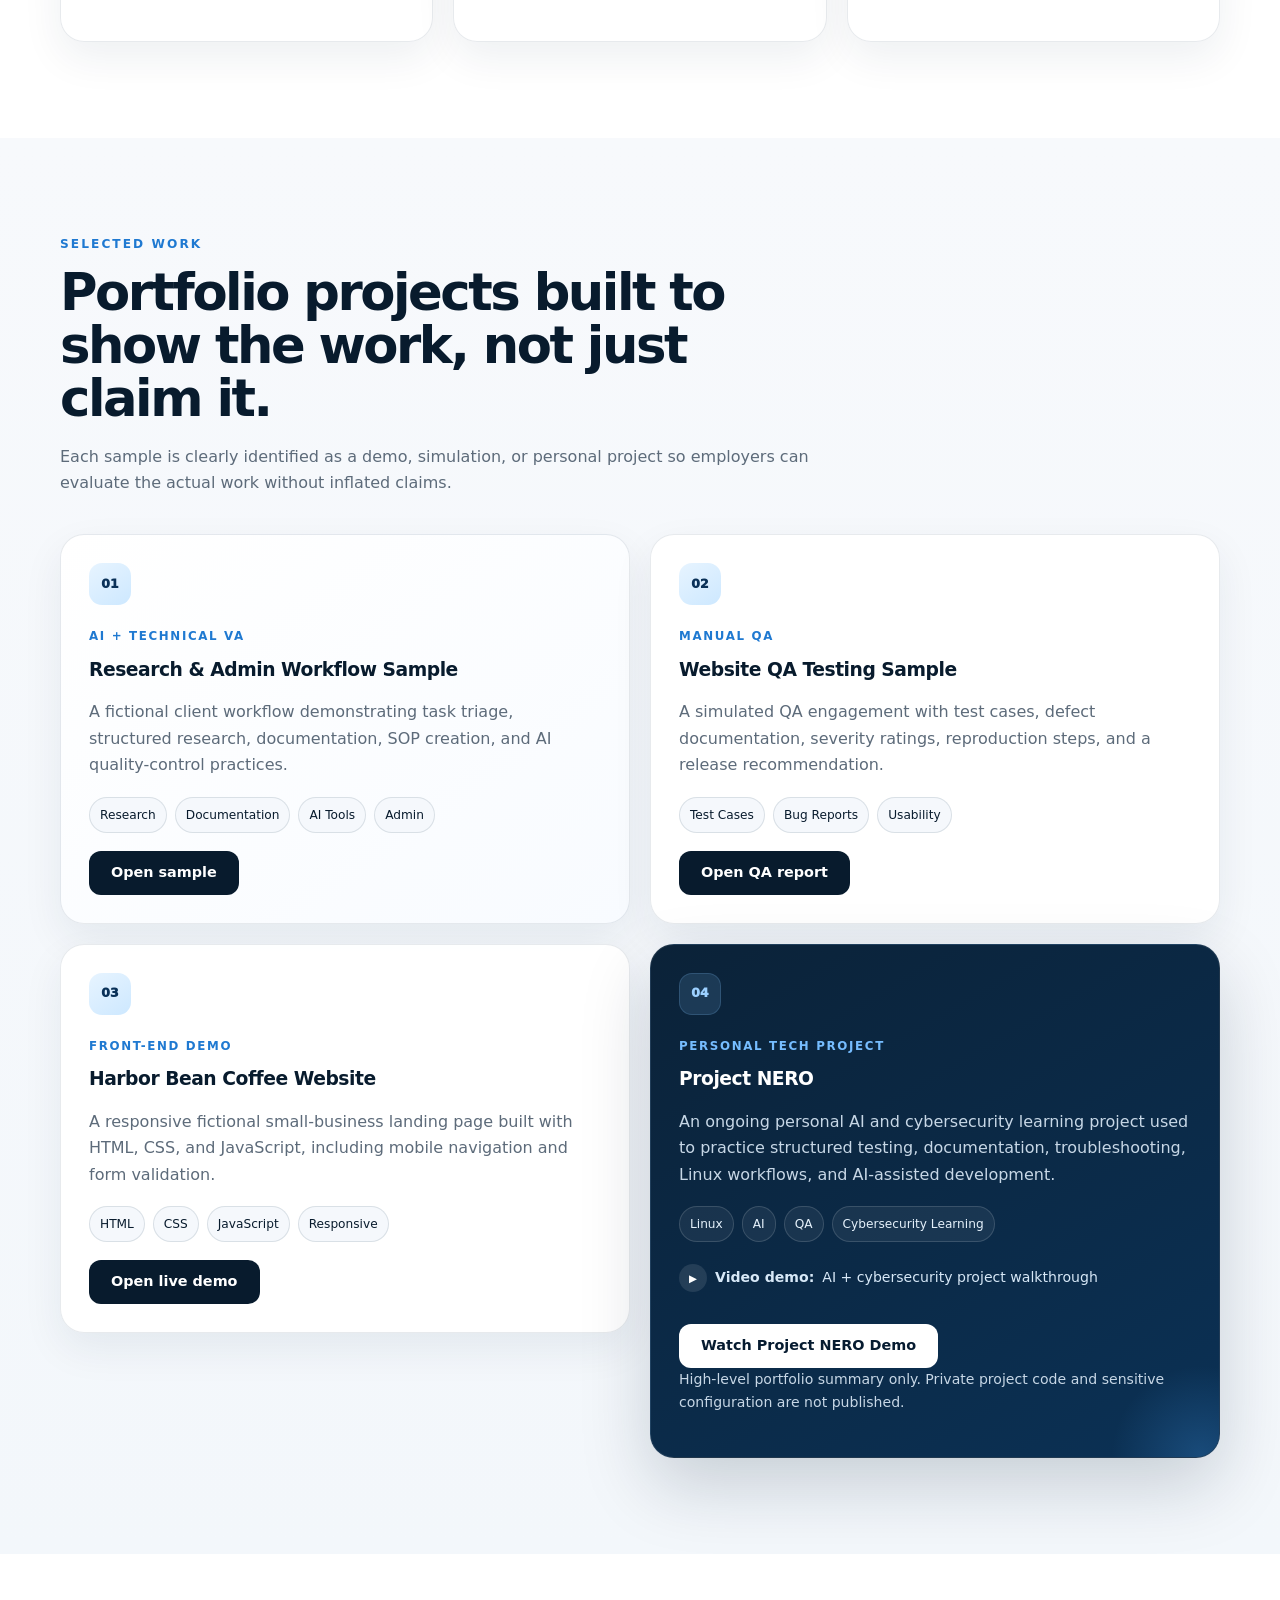
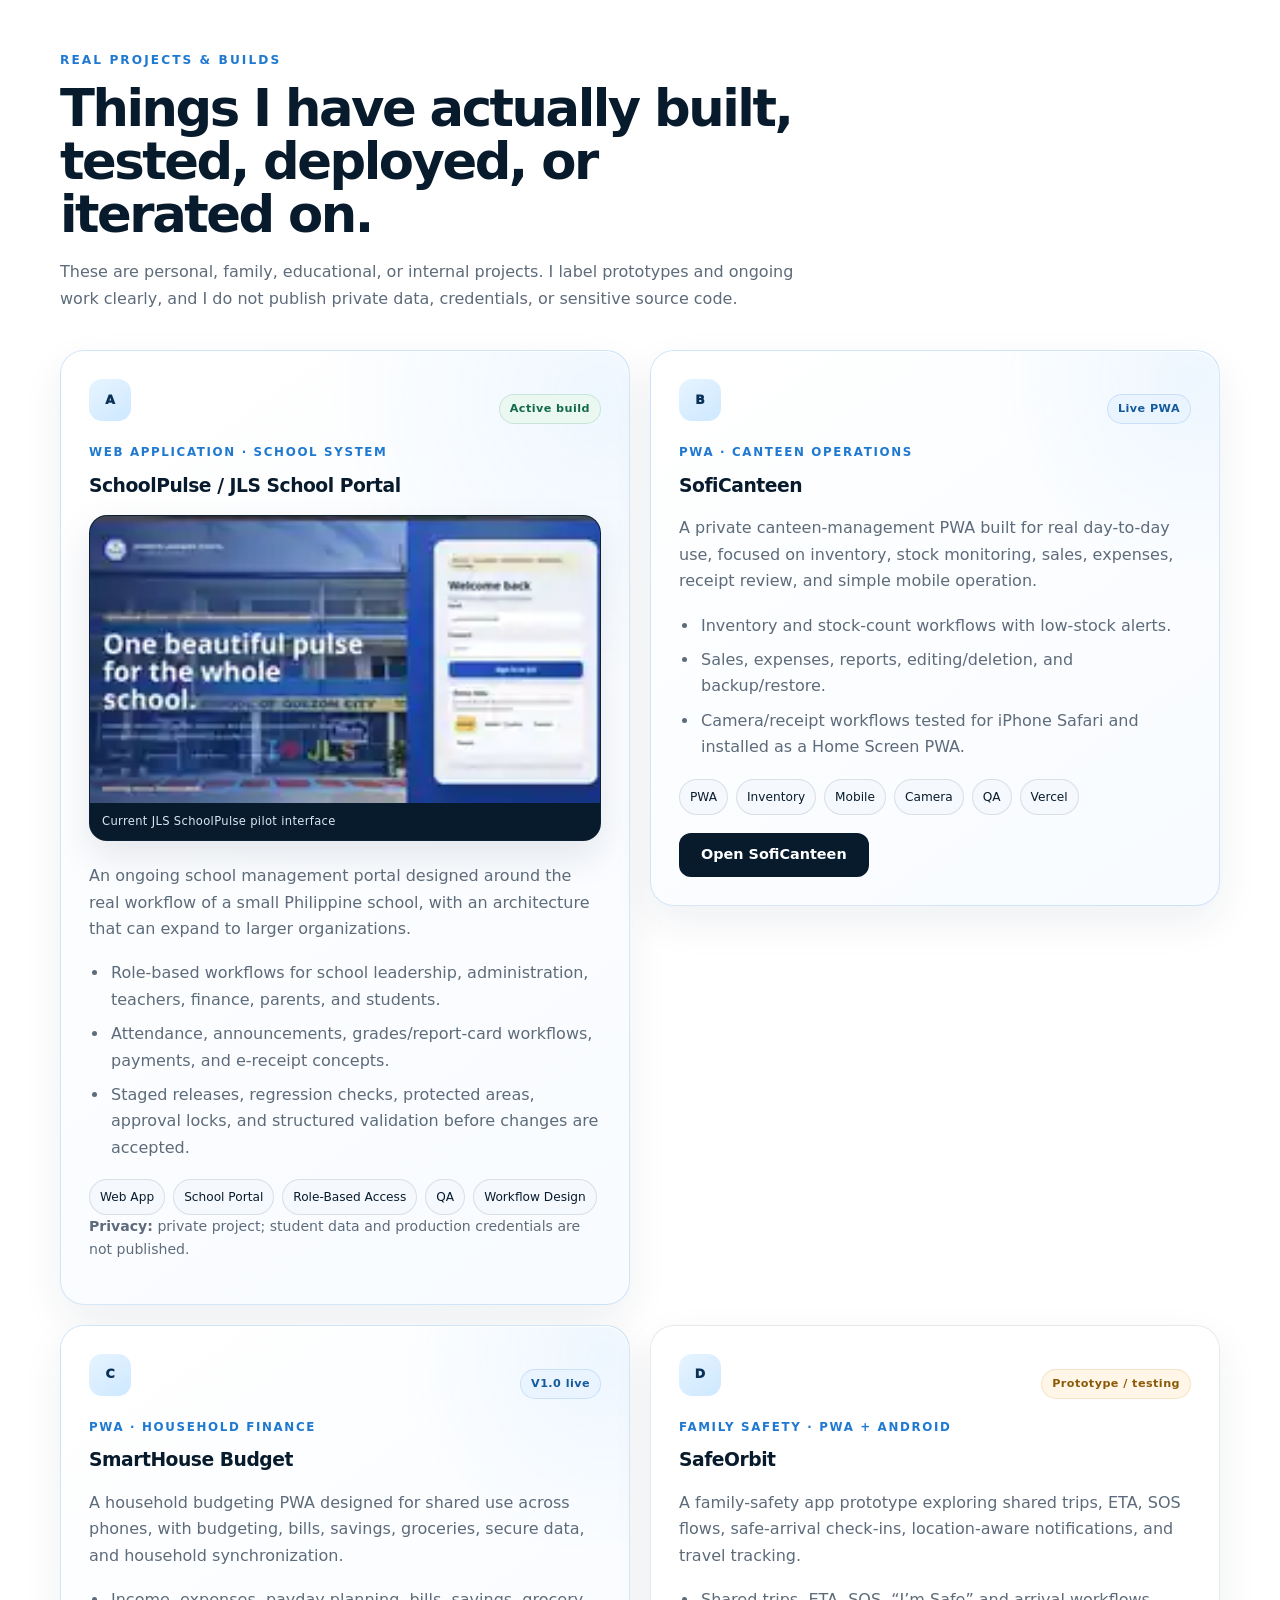
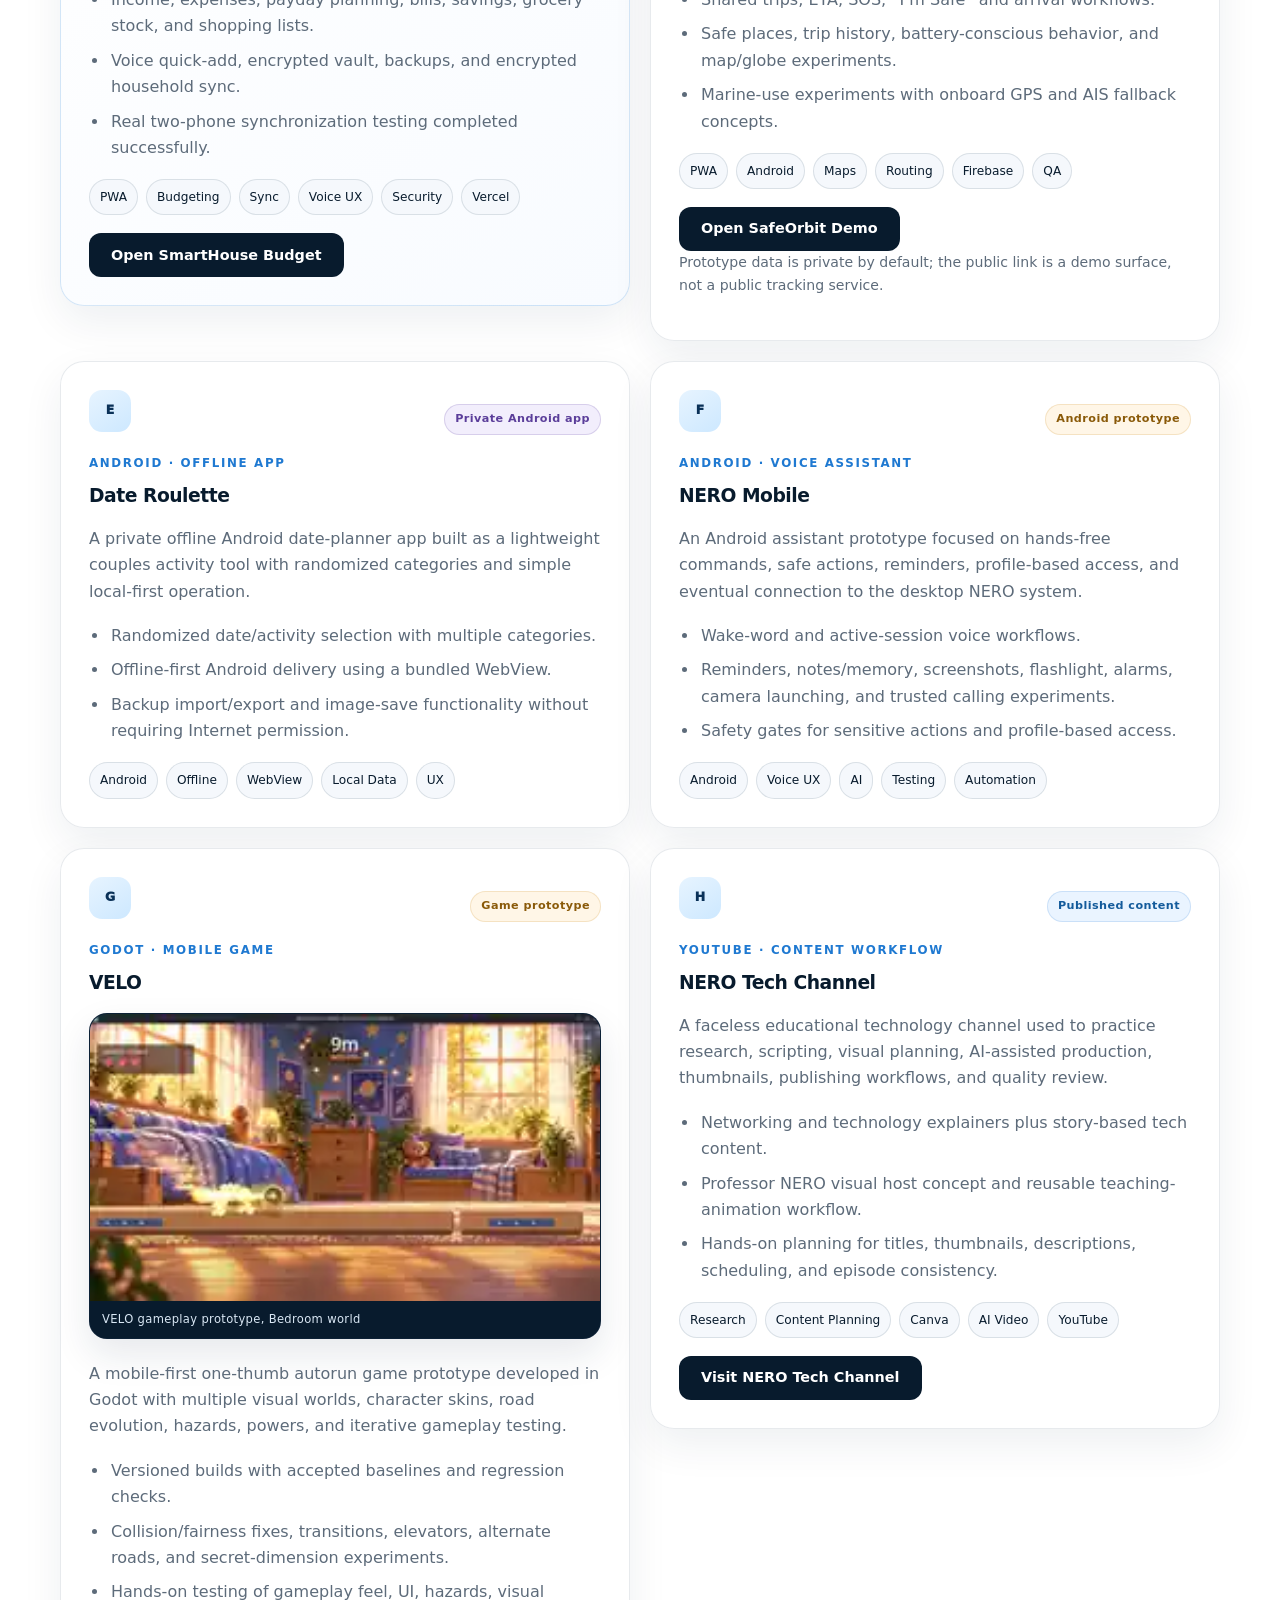
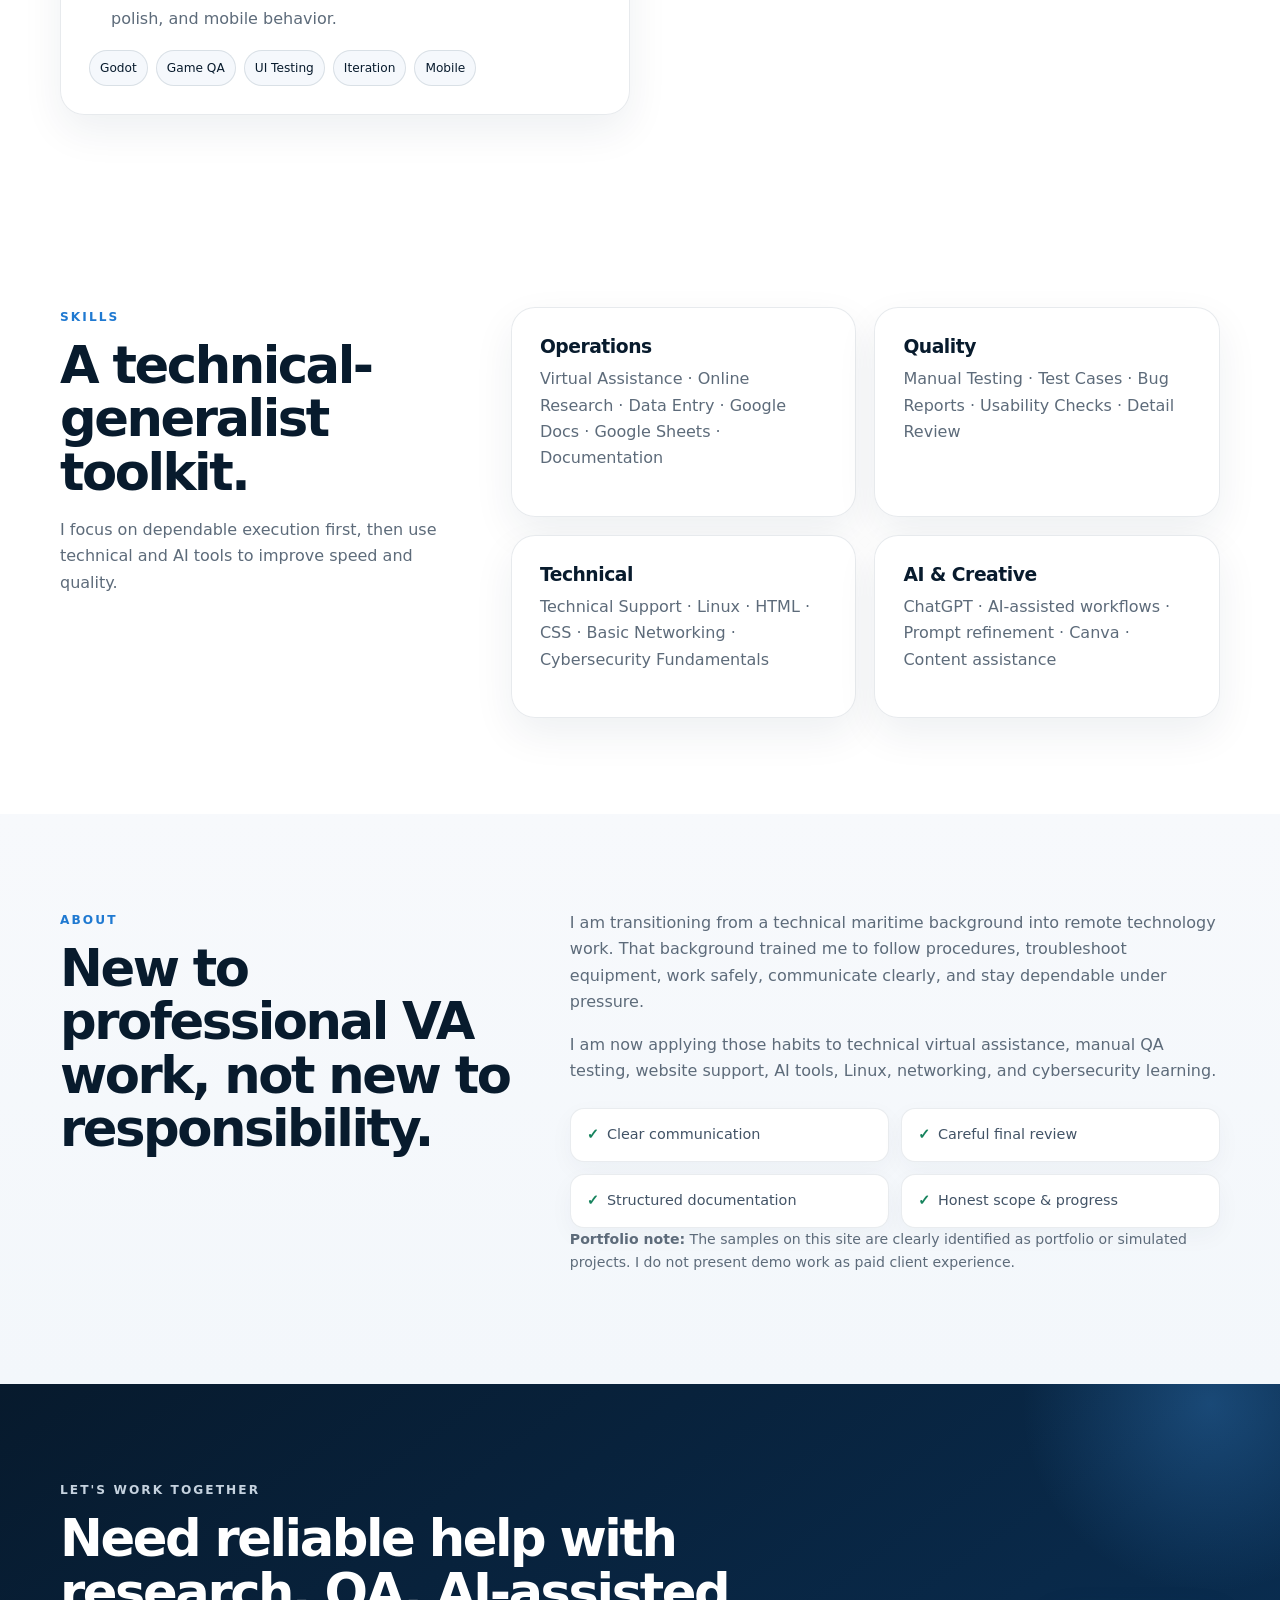
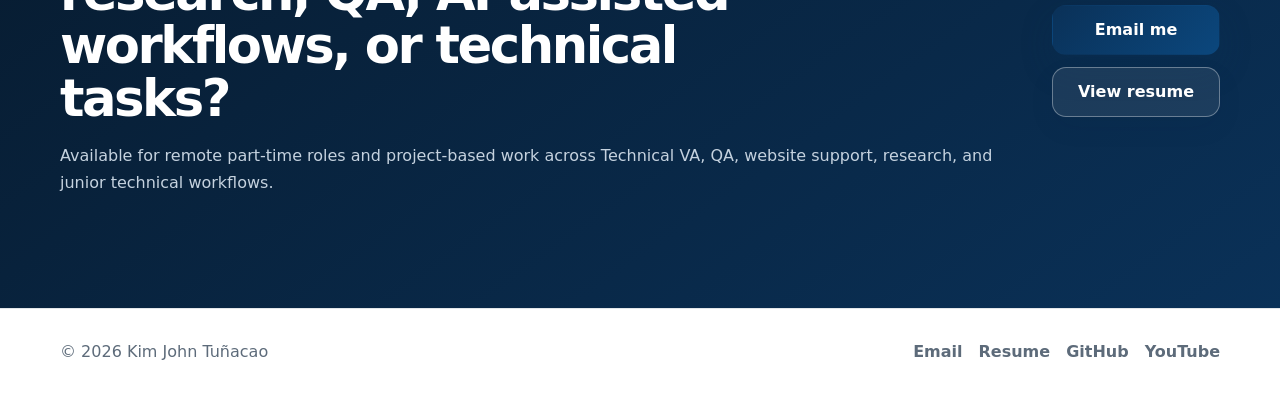
==== commit 9da5ab0f: "Embed SchoolPulse and VELO previews for reliable rendering" ====
--- a/index.html
+++ b/index.html
@@ -124,7 +124,7 @@
             <div class="build-topline"><div class="project-number">A</div><span class="status-badge status-active">Active build</span></div>
             <p class="project-type">WEB APPLICATION · SCHOOL SYSTEM</p>
             <h3>SchoolPulse / JLS School Portal</h3>
-            <figure class="build-preview"><img src="assets/projects/schoolpulse-preview.jpg" alt="SchoolPulse JLS School Portal login interface" loading="lazy"><figcaption>Current JLS SchoolPulse pilot interface</figcaption></figure>
+            <figure class="build-preview"><img src="[data-uri]" alt="SchoolPulse JLS School Portal login interface" loading="lazy"><figcaption>Current JLS SchoolPulse pilot interface</figcaption></figure>
             <p>An ongoing school management portal designed around the real workflow of a small Philippine school, with an architecture that can expand to larger organizations.</p>
             <ul class="project-points">
               <li>Role-based workflows for school leadership, administration, teachers, finance, parents, and students.</li>
@@ -208,7 +208,7 @@
             <div class="build-topline"><div class="project-number">G</div><span class="status-badge status-prototype">Game prototype</span></div>
             <p class="project-type">GODOT · MOBILE GAME</p>
             <h3>VELO</h3>
-            <figure class="build-preview"><img src="assets/projects/velo-preview.jpg" alt="VELO Godot gameplay prototype in the Bedroom world" loading="lazy"><figcaption>VELO gameplay prototype, Bedroom world</figcaption></figure>
+            <figure class="build-preview"><img src="[data-uri]" alt="VELO Godot gameplay prototype in the Bedroom world" loading="lazy"><figcaption>VELO gameplay prototype, Bedroom world</figcaption></figure>
             <p>A mobile-first one-thumb autorun game prototype developed in Godot with multiple visual worlds, character skins, road evolution, hazards, powers, and iterative gameplay testing.</p>
             <ul class="project-points">
               <li>Versioned builds with accepted baselines and regression checks.</li>
--- a/assets/layout-fixes.css
+++ b/assets/layout-fixes.css
@@ -165,3 +165,129 @@
     margin-bottom: 14px;
   }
 }
+
+
+/* Premium V2 build previews */
+.build-preview {
+  margin: 18px 0 22px;
+  overflow: hidden;
+  border-radius: 18px;
+  border: 1px solid rgba(21,50,77,.10);
+  background: #0b1f33;
+  box-shadow: 0 16px 36px rgba(15,42,67,.10);
+}
+
+.build-preview img {
+  display: block;
+  width: 100%;
+  aspect-ratio: 16 / 9;
+  object-fit: cover;
+  transition: transform .45s ease, filter .45s ease;
+}
+
+.build-preview figcaption {
+  margin: 0;
+  padding: 9px 12px;
+  background: rgba(8,27,45,.94);
+  color: #d9e7f4;
+  font-size: .72rem;
+  letter-spacing: .03em;
+}
+
+.build-card:hover .build-preview img {
+  transform: scale(1.025);
+  filter: saturate(1.05) contrast(1.02);
+}
+
+.featured-build {
+  border-color: rgba(31,121,209,.18);
+  background:
+    radial-gradient(circle at 95% 5%, rgba(73,167,255,.08), transparent 26%),
+    linear-gradient(145deg,#ffffff 0%,#f8fbff 100%);
+}
+
+.featured-build::after {
+  content: "";
+  position: absolute;
+  inset: 0;
+  border-radius: inherit;
+  pointer-events: none;
+  box-shadow: inset 0 1px 0 rgba(255,255,255,.8);
+}
+
+.proof-project {
+  overflow: hidden;
+}
+
+.proof-project::before {
+  content: "";
+  position: absolute;
+  width: 180px;
+  height: 180px;
+  right: -72px;
+  bottom: -88px;
+  border-radius: 50%;
+  background: radial-gradient(circle, rgba(73,167,255,.22), rgba(73,167,255,0) 70%);
+  pointer-events: none;
+}
+
+.footer-links {
+  display: flex;
+  flex-wrap: wrap;
+  gap: 16px;
+}
+
+.footer-links a {
+  color: var(--muted);
+  text-decoration: none;
+  font-weight: 750;
+}
+
+.footer-links a:hover {
+  color: var(--blue);
+}
+
+.site-nav a.active:not(.nav-cta) {
+  color: var(--blue);
+}
+
+.site-nav a.active:not(.nav-cta)::after {
+  right: 0;
+}
+
+.hero-intro {
+  opacity: 0;
+  transform: translateY(14px);
+  animation: heroIn .62s ease forwards;
+}
+
+.hero-intro.delay-1 { animation-delay: .08s; }
+.hero-intro.delay-2 { animation-delay: .16s; }
+.hero-intro.delay-3 { animation-delay: .24s; }
+.hero-intro.delay-4 { animation-delay: .32s; }
+
+@keyframes heroIn {
+  to { opacity: 1; transform: translateY(0); }
+}
+
+.reveal {
+  transition-duration: .68s;
+}
+
+.reveal:nth-child(2) { transition-delay: .04s; }
+.reveal:nth-child(3) { transition-delay: .08s; }
+.reveal:nth-child(4) { transition-delay: .12s; }
+
+@media (max-width: 900px) {
+  .build-preview { margin-top: 16px; }
+  .footer-links { gap: 12px 18px; }
+}
+
+@media (prefers-reduced-motion: reduce) {
+  .hero-intro {
+    opacity: 1;
+    transform: none;
+    animation: none;
+  }
+  .build-preview img { transition: none; }
+}
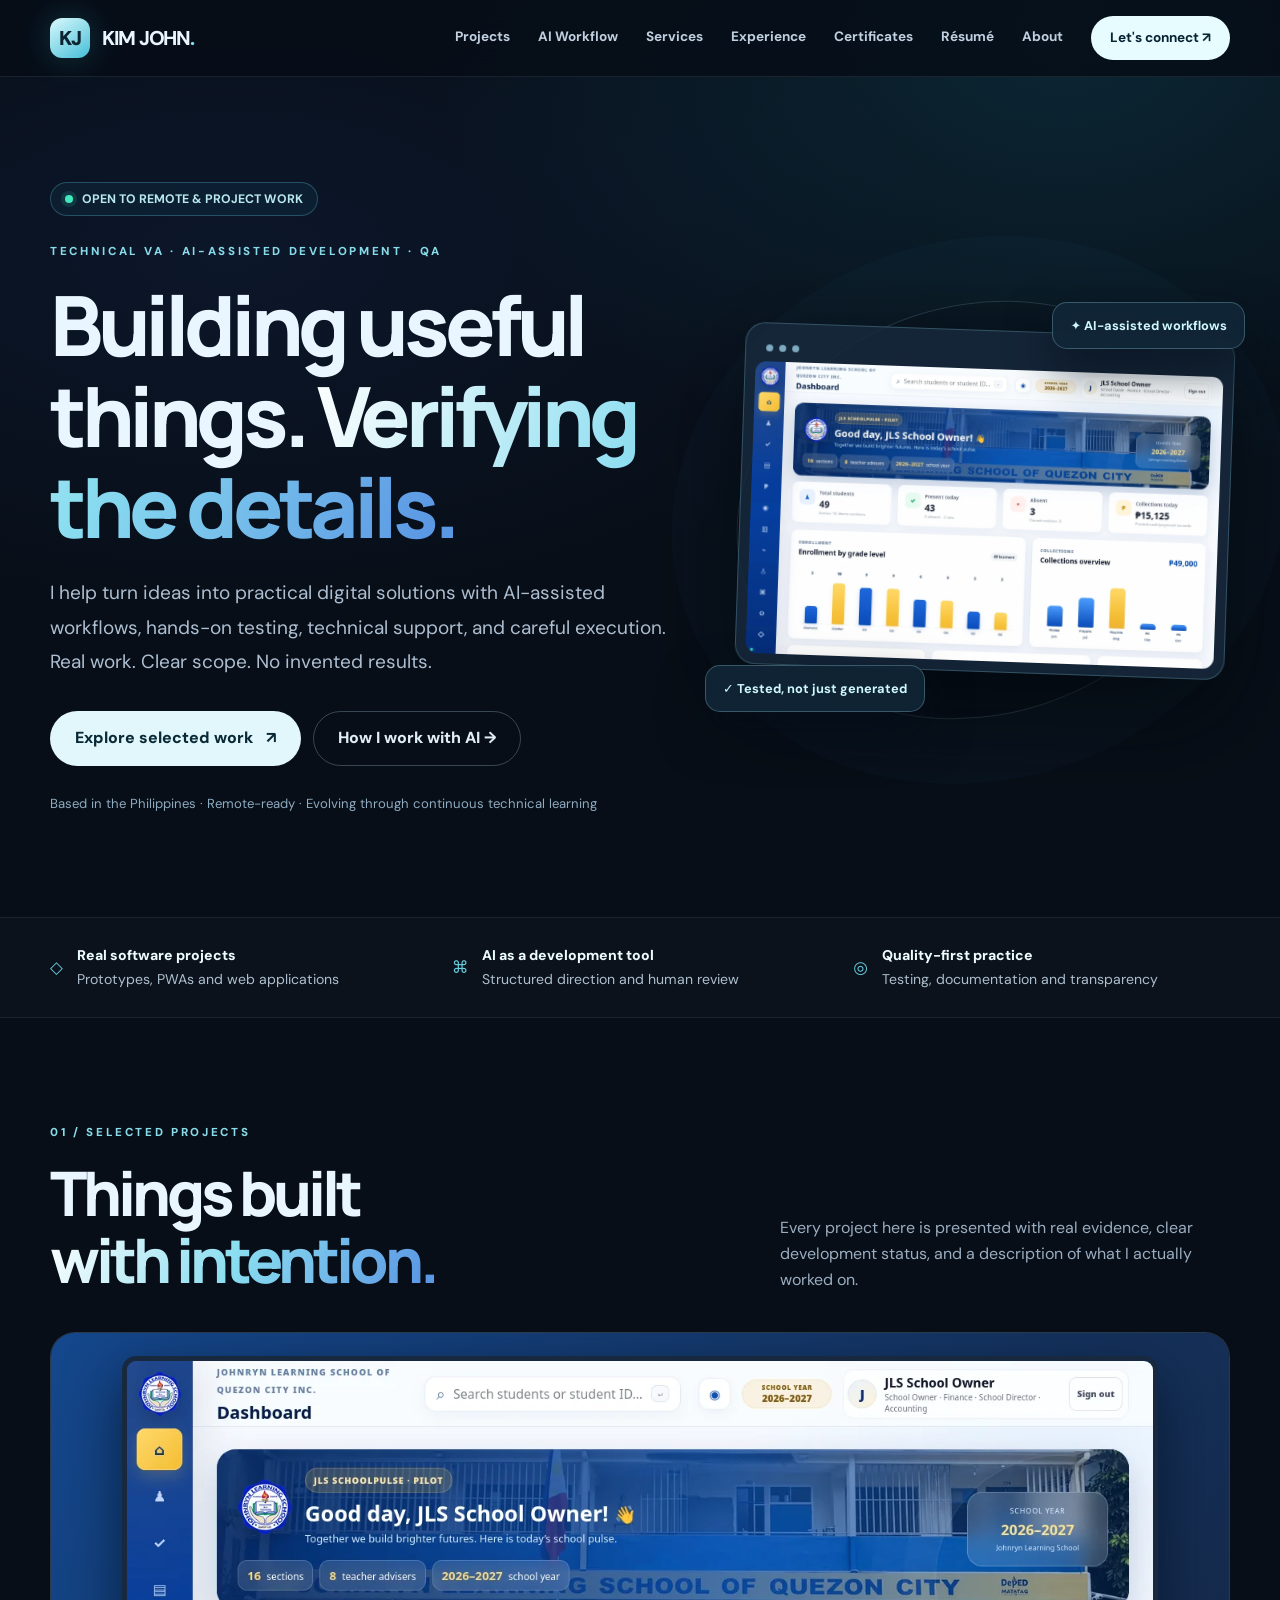
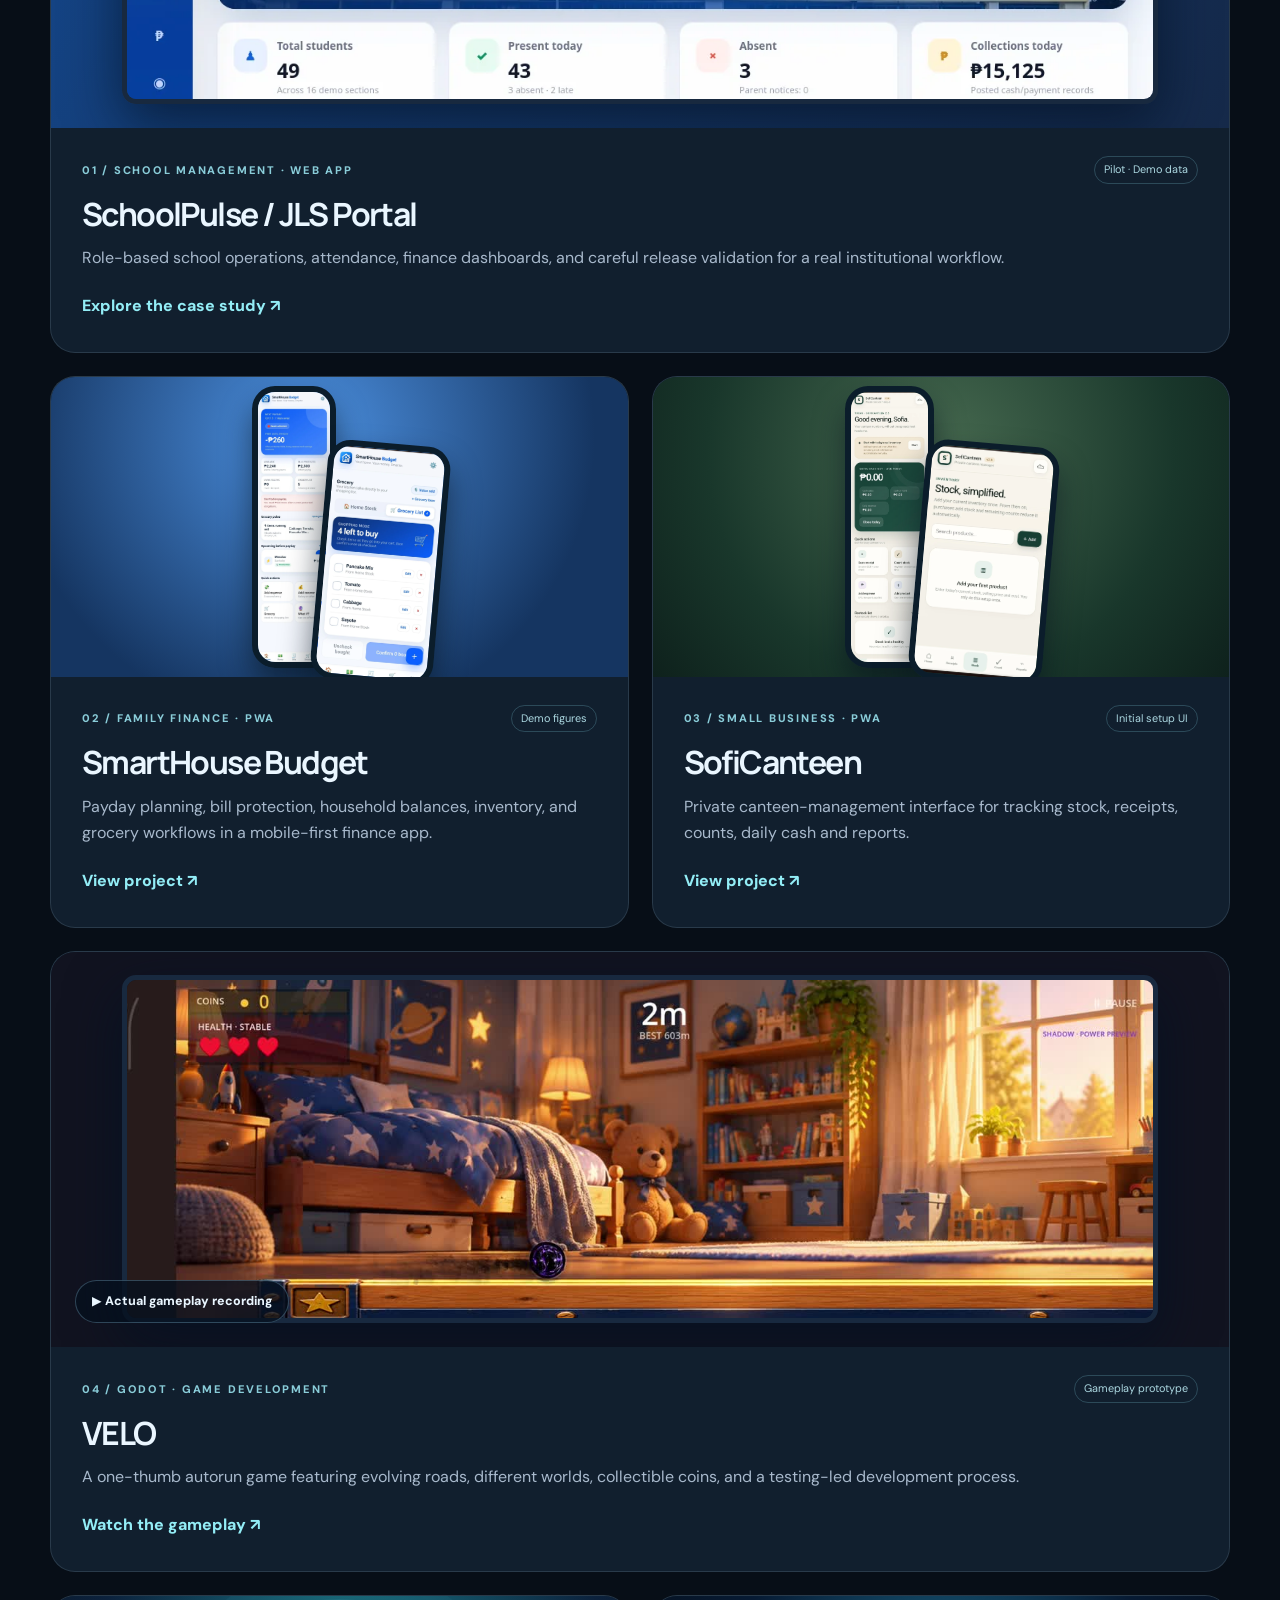
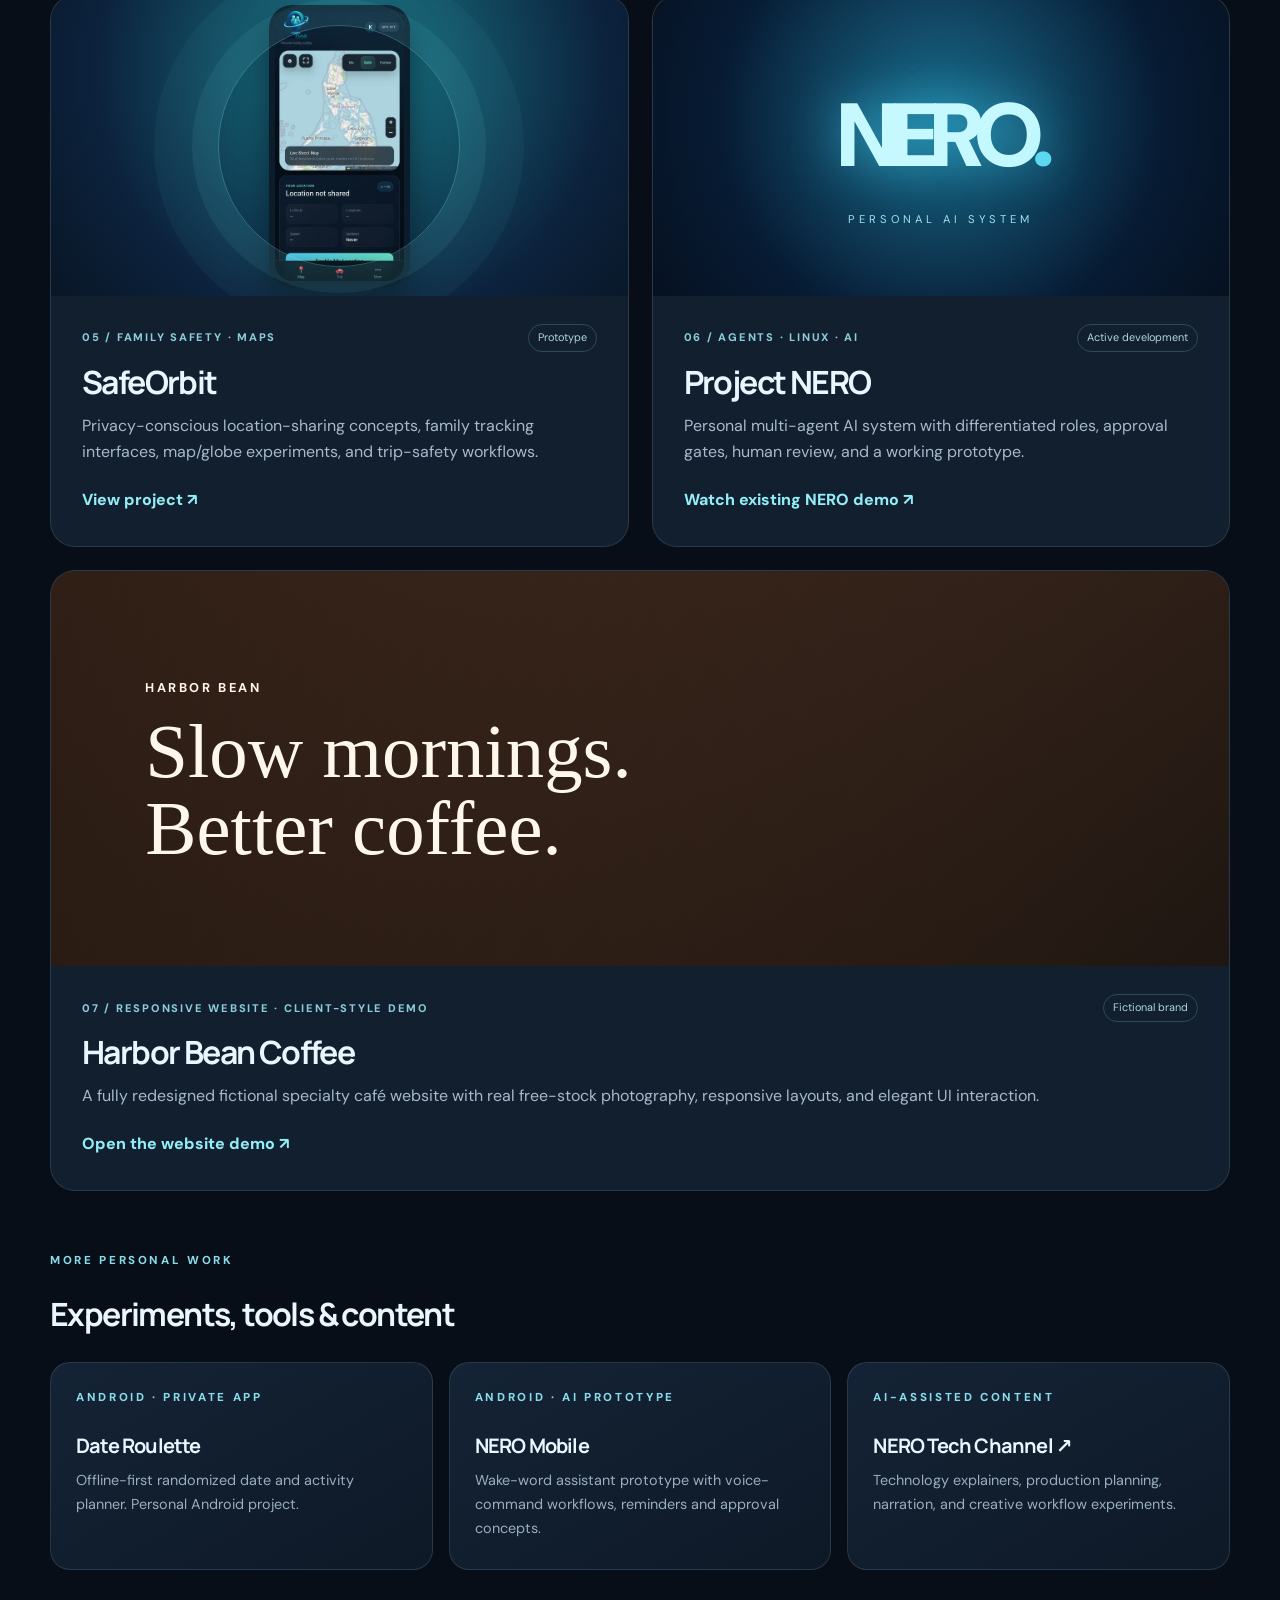
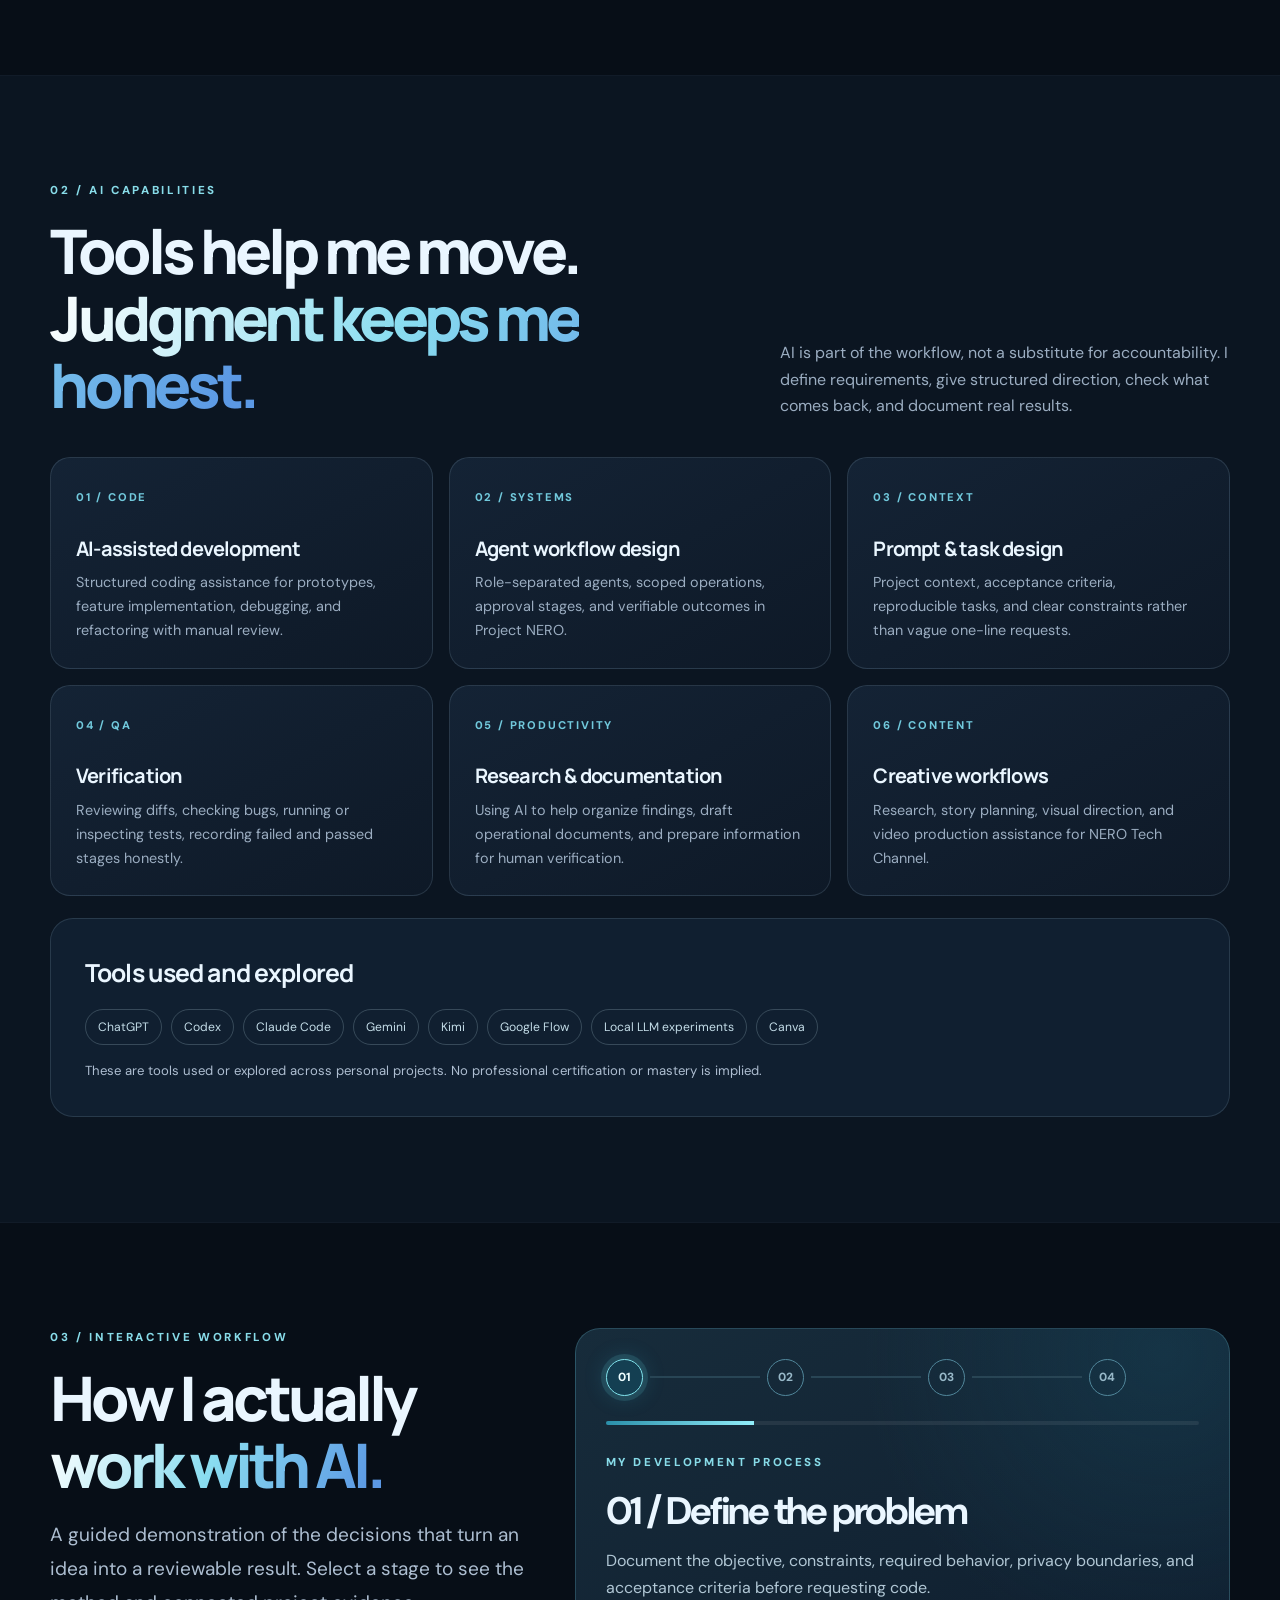
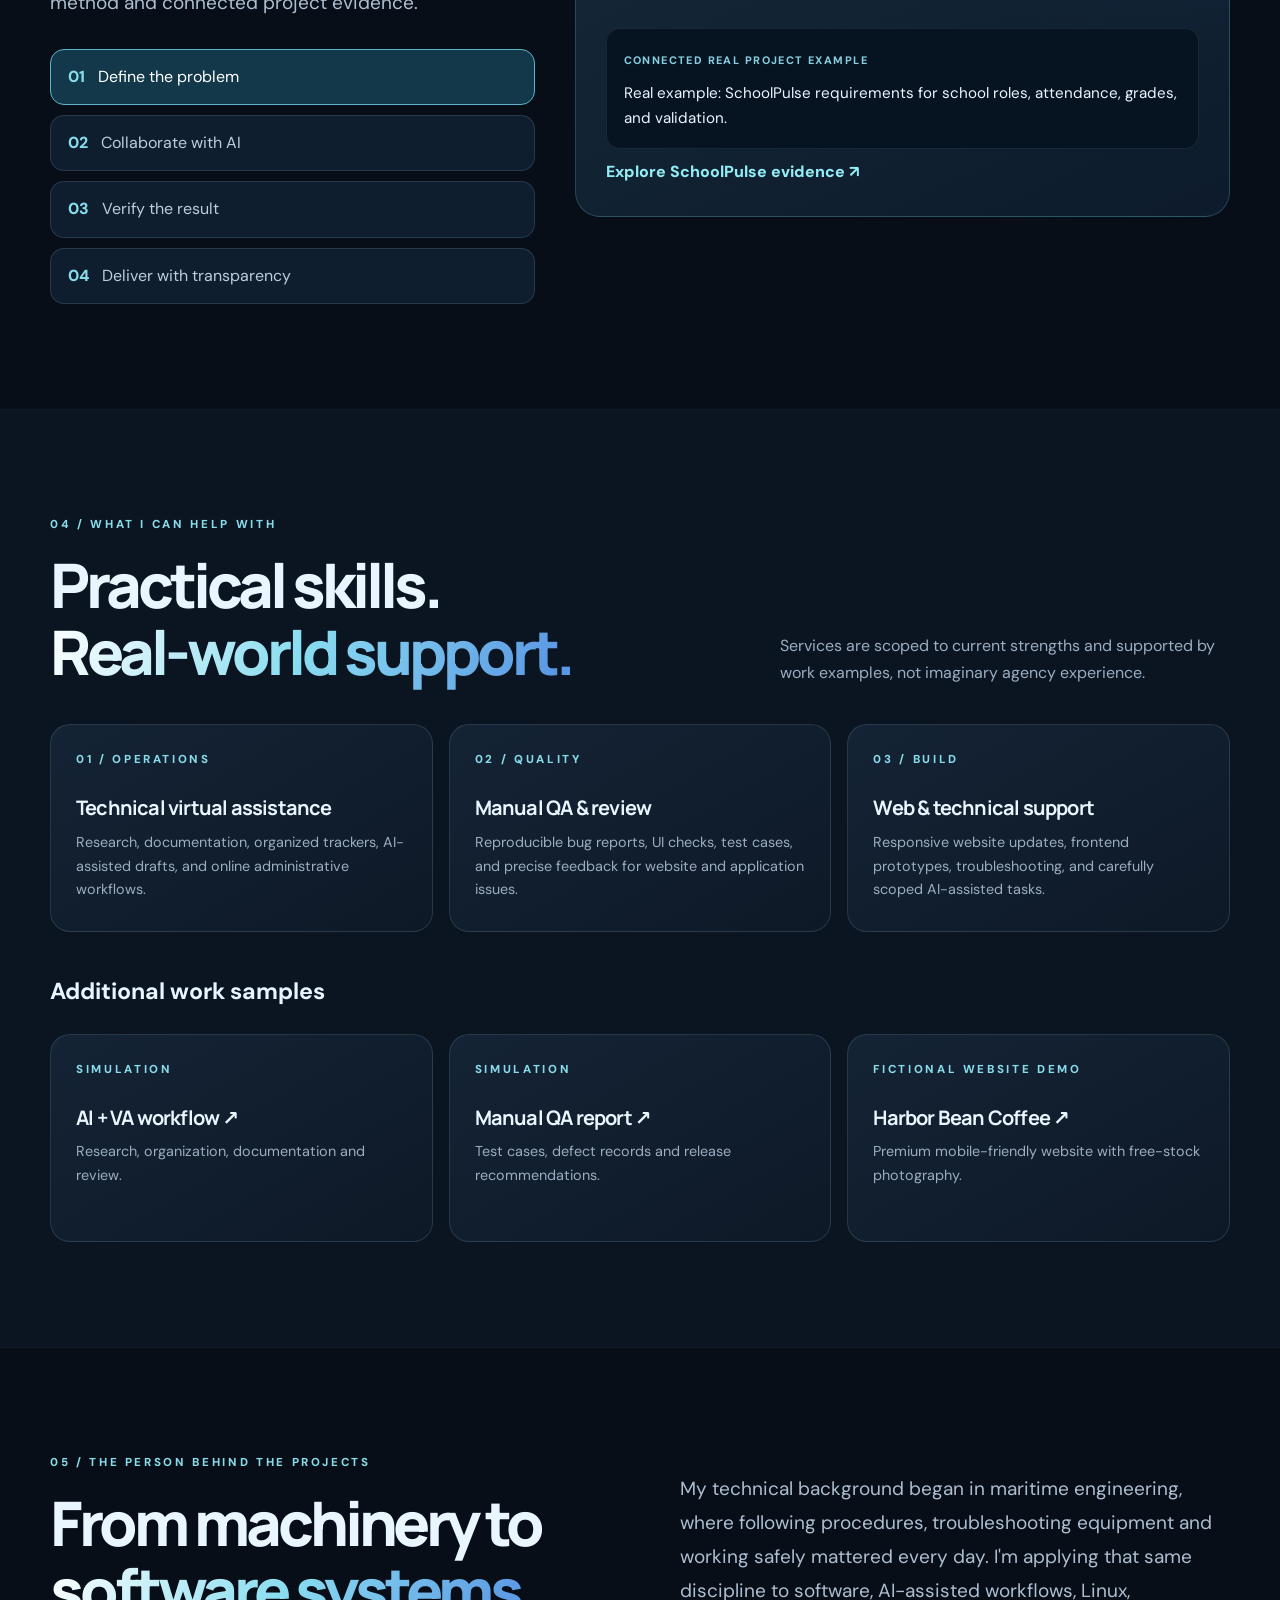
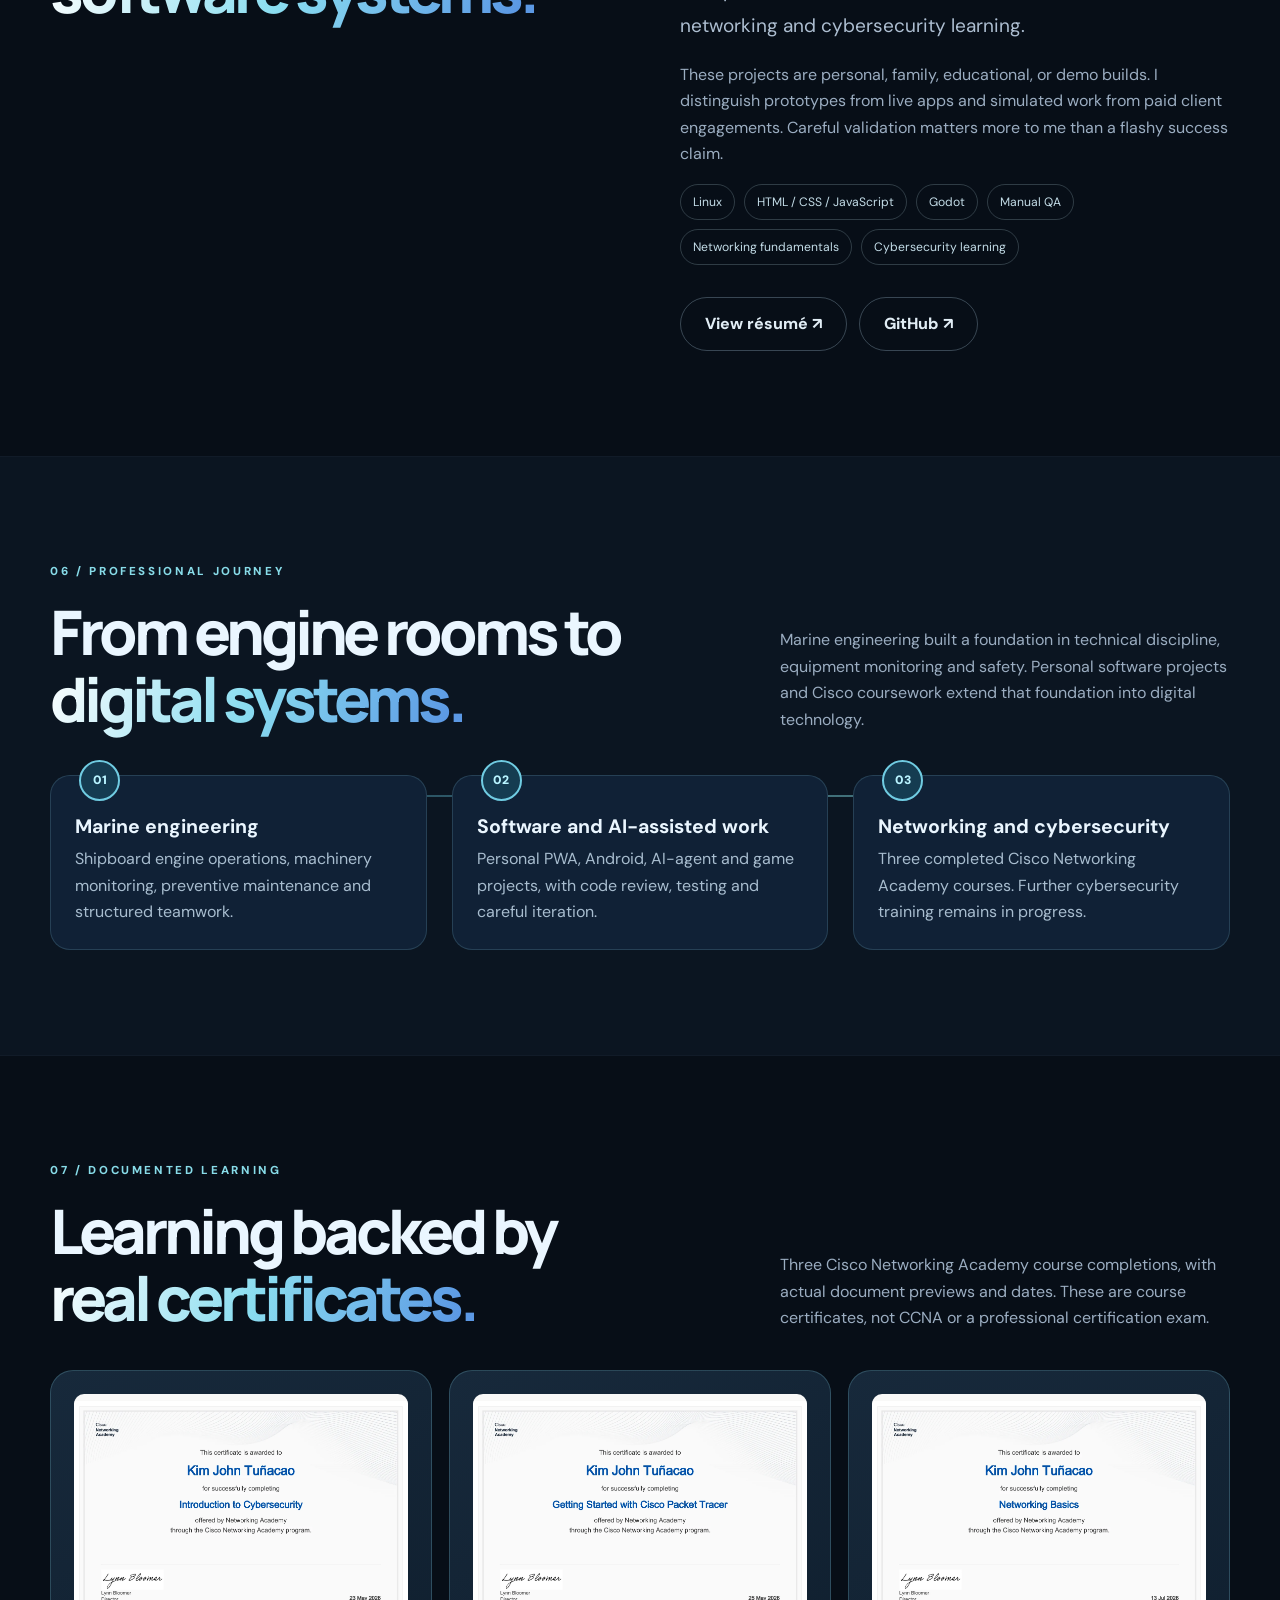
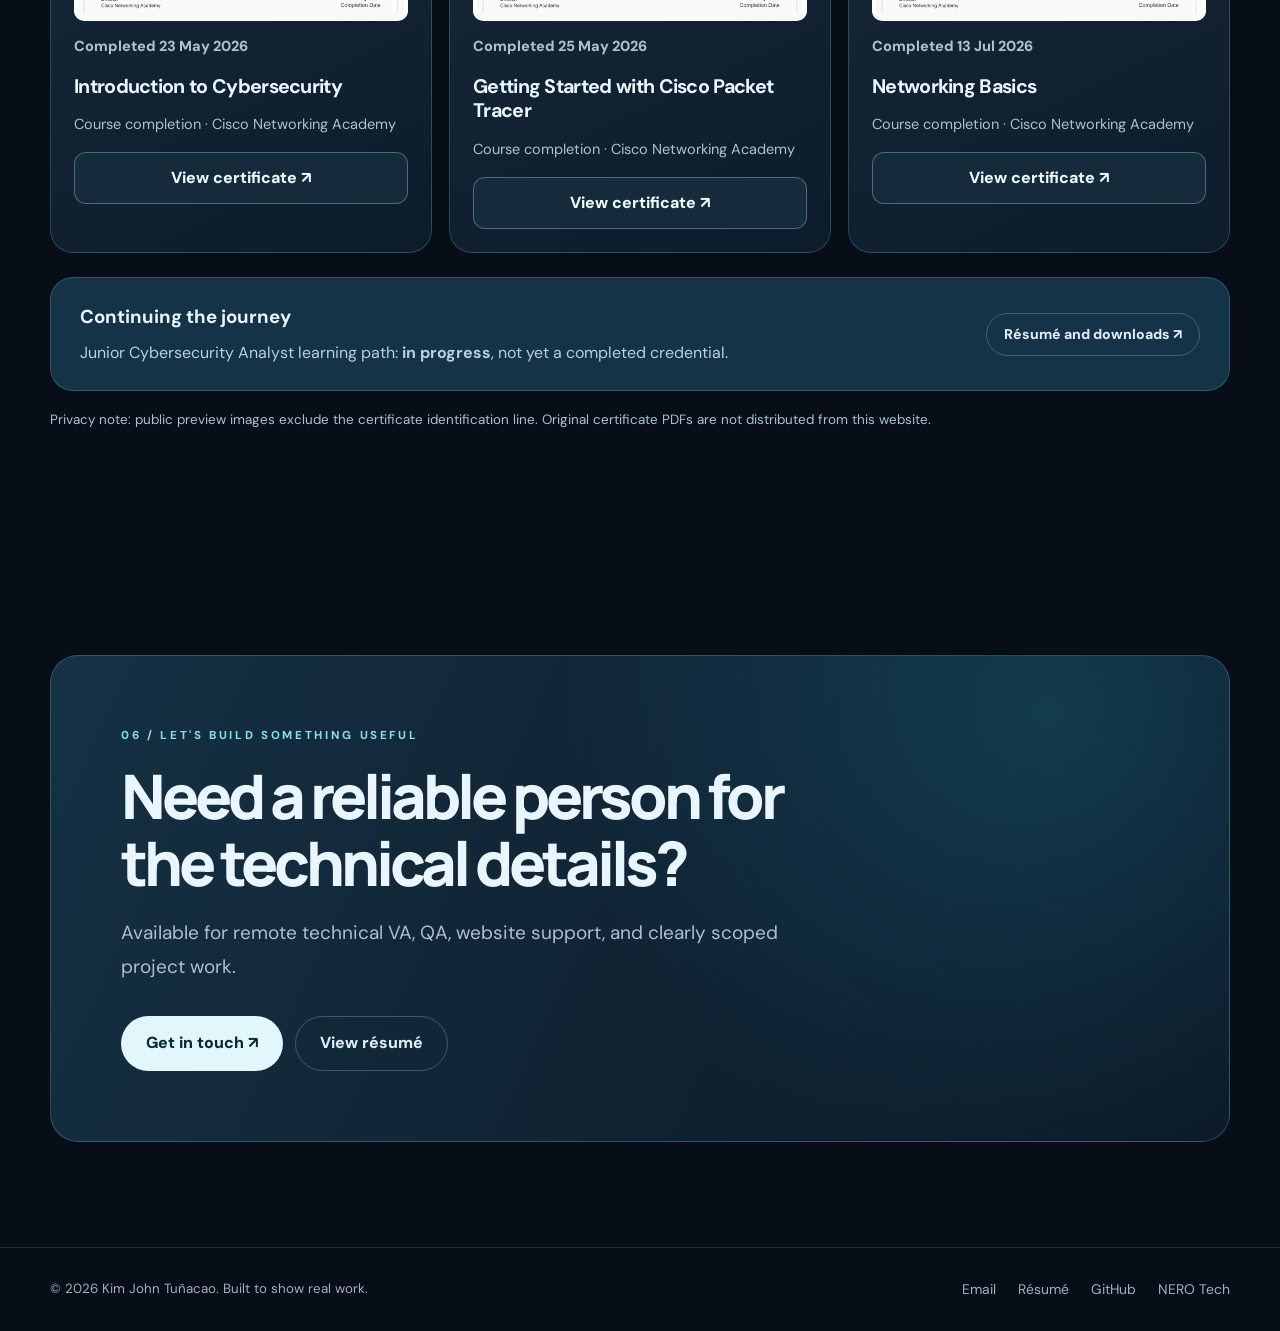
==== commit 67874ac3: "Publish Portfolio V3.3: projects, motion, Cisco credentials and resumes" ====
--- a/index.html
+++ b/index.html
@@ -1,278 +1,28 @@
-<!doctype html>
-<html lang="en">
-<head>
-  <meta charset="utf-8">
-  <meta name="viewport" content="width=device-width, initial-scale=1">
-  <meta name="description" content="Technical Virtual Assistant portfolio featuring AI-assisted workflows, manual QA, web support, SchoolPulse, SofiCanteen, SmartHouse Budget, SafeOrbit, Project NERO, and other real builds.">
-  <title>Kim John Tuñacao | Technical Virtual Assistant</title>
-  <link rel="stylesheet" href="assets/styles.css">
-  <link rel="stylesheet" href="assets/layout-fixes.css">
-</head>
-<body>
-  <header class="site-header">
-    <div class="shell nav-wrap">
-      <a class="brand" href="#top" aria-label="Home">KJ<span>.</span></a>
-      <button class="nav-toggle" aria-expanded="false" aria-controls="site-nav">Menu</button>
-      <nav id="site-nav" class="site-nav" aria-label="Primary navigation">
-        <a href="#services">Services</a>
-        <a href="#work">Portfolio</a>
-        <a href="#builds">Builds</a>
-        <a href="#skills">Skills</a>
-        <a href="#about">About</a>
-        <a class="nav-cta" href="#contact">Contact</a>
-      </nav>
-    </div>
-  </header>
-
-  <main id="top">
-    <section class="hero">
-      <div class="shell hero-grid">
-        <div>
-          <div class="availability-badge">Available for remote part-time & project work</div>
-          <p class="eyebrow">TECHNICAL VIRTUAL ASSISTANT</p>
-          <h1>Reliable remote support with an <span>AI-assisted technical edge.</span></h1>
-          <p class="hero-copy">I help clients with online research, documentation, spreadsheets, manual QA testing, website support, and technical tasks. I use AI to move faster, then review the final work carefully for accuracy and quality.</p>
-          <div class="hero-actions">
-            <a class="button primary" href="#work">View my work</a>
-            <a class="button secondary" href="resume.html">View resume</a>
-          </div>
-          <ul class="quick-facts" aria-label="Quick facts">
-            <li>Bulacan, Philippines</li>
-            <li>Remote-ready</li>
-            <li>Detail-focused</li>
-          </ul>
-        </div>
-
-        <aside class="hero-card" aria-label="Core strengths">
-          <div class="initials" aria-hidden="true">KJ</div>
-          <p class="card-label">CORE STRENGTHS</p>
-          <div class="strength-list">
-            <span>AI Tools</span><span>Research</span><span>QA Testing</span><span>Google Workspace</span><span>Technical Support</span><span>HTML/CSS</span>
-          </div>
-          <p class="hero-status"><strong>Working style:</strong> structured, careful, transparent, and comfortable learning new tools and workflows.</p>
-        </aside>
-      </div>
-    </section>
-
-    <section class="proof-strip" aria-label="Professional strengths">
-      <div class="shell proof-grid">
-        <div class="proof-item"><div class="proof-icon">AI</div><div><strong>AI-assisted, human-reviewed</strong><span>Speed without skipping quality control</span></div></div>
-        <div class="proof-item"><div class="proof-icon">QA</div><div><strong>Testing mindset</strong><span>Clear defects, steps, and expected results</span></div></div>
-        <div class="proof-item"><div class="proof-icon">IT</div><div><strong>Technical foundation</strong><span>Linux, networking, web, and troubleshooting</span></div></div>
-      </div>
-    </section>
-
-    <section id="services" class="section">
-      <div class="shell">
-        <div class="section-heading"><p class="eyebrow">HOW I CAN HELP</p><h2>Practical support for busy teams.</h2><p>Flexible support that blends administrative reliability with technical curiosity.</p></div>
-        <div class="card-grid three">
-          <article class="service-card"><div class="icon">01</div><h3>AI-Assisted Virtual Assistance</h3><p>Research, document preparation, task organization, summaries, data cleanup, SOPs, and administrative support with careful human review.</p></article>
-          <article class="service-card"><div class="icon">02</div><h3>Manual QA Testing</h3><p>Test cases, bug reproduction, severity notes, expected vs. actual results, usability checks, and clear developer-ready reports.</p></article>
-          <article class="service-card"><div class="icon">03</div><h3>Website & Technical Support</h3><p>Basic HTML/CSS updates, responsive checks, troubleshooting, content changes, and lightweight technical support for websites and digital tools.</p></article>
-        </div>
-      </div>
-    </section>
-
-    <section id="work" class="section alt">
-      <div class="shell">
-        <div class="section-heading"><p class="eyebrow">SELECTED WORK</p><h2>Portfolio projects built to show the work, not just claim it.</h2><p>Each sample is clearly identified as a demo, simulation, or personal project so employers can evaluate the actual work without inflated claims.</p></div>
-        <div class="project-grid">
-          <article class="project-card featured">
-            <div class="project-number">01</div><p class="project-type">AI + TECHNICAL VA</p><h3>Research & Admin Workflow Sample</h3>
-            <p>A fictional client workflow demonstrating task triage, structured research, documentation, SOP creation, and AI quality-control practices.</p>
-            <div class="tags"><span>Research</span><span>Documentation</span><span>AI Tools</span><span>Admin</span></div>
-            <a class="button small" href="samples/ai-va.html">Open sample</a>
-          </article>
-
-          <article class="project-card">
-            <div class="project-number">02</div><p class="project-type">MANUAL QA</p><h3>Website QA Testing Sample</h3>
-            <p>A simulated QA engagement with test cases, defect documentation, severity ratings, reproduction steps, and a release recommendation.</p>
-            <div class="tags"><span>Test Cases</span><span>Bug Reports</span><span>Usability</span></div>
-            <a class="button small" href="samples/qa.html">Open QA report</a>
-          </article>
-
-          <article class="project-card">
-            <div class="project-number">03</div><p class="project-type">FRONT-END DEMO</p><h3>Harbor Bean Coffee Website</h3>
-            <p>A responsive fictional small-business landing page built with HTML, CSS, and JavaScript, including mobile navigation and form validation.</p>
-            <div class="tags"><span>HTML</span><span>CSS</span><span>JavaScript</span><span>Responsive</span></div>
-            <a class="button small" href="projects/harbor-bean/index.html" target="_blank" rel="noopener">Open live demo</a>
-          </article>
-
-          <article class="project-card nero-card proof-project">
-            <div class="project-number">04</div><p class="project-type">PERSONAL TECH PROJECT</p><h3>Project NERO</h3>
-            <p>An ongoing personal AI and cybersecurity learning project used to practice structured testing, documentation, troubleshooting, Linux workflows, and AI-assisted development.</p>
-            <div class="tags"><span>Linux</span><span>AI</span><span>QA</span><span>Cybersecurity Learning</span></div>
-            <p class="video-line"><strong>Video demo:</strong> AI + cybersecurity project walkthrough</p>
-            <a class="button small" href="https://youtu.be/5-svkRQ3wCU?si=x23ehdEyZPspiJUP" target="_blank" rel="noopener">Watch Project NERO Demo</a>
-            <p class="privacy-note">High-level portfolio summary only. Private project code and sensitive configuration are not published.</p>
-          </article>
-        </div>
-      </div>
-    </section>
-
-
-    <section id="builds" class="section builds-section">
-      <div class="shell">
-        <div class="section-heading">
-          <p class="eyebrow">REAL PROJECTS & BUILDS</p>
-          <h2>Things I have actually built, tested, deployed, or iterated on.</h2>
-          <p>These are personal, family, educational, or internal projects. I label prototypes and ongoing work clearly, and I do not publish private data, credentials, or sensitive source code.</p>
-        </div>
-
-        <div class="real-project-grid">
-          <article class="project-card build-card school-card featured-build">
-            <div class="build-topline"><div class="project-number">A</div><span class="status-badge status-active">Active build</span></div>
-            <p class="project-type">WEB APPLICATION · SCHOOL SYSTEM</p>
-            <h3>SchoolPulse / JLS School Portal</h3>
-            <figure class="build-preview"><img src="[data-uri]" alt="SchoolPulse JLS School Portal login interface" loading="lazy"><figcaption>Current JLS SchoolPulse pilot interface</figcaption></figure>
-            <p>An ongoing school management portal designed around the real workflow of a small Philippine school, with an architecture that can expand to larger organizations.</p>
-            <ul class="project-points">
-              <li>Role-based workflows for school leadership, administration, teachers, finance, parents, and students.</li>
-              <li>Attendance, announcements, grades/report-card workflows, payments, and e-receipt concepts.</li>
-              <li>Staged releases, regression checks, protected areas, approval locks, and structured validation before changes are accepted.</li>
-            </ul>
-            <div class="tags"><span>Web App</span><span>School Portal</span><span>Role-Based Access</span><span>QA</span><span>Workflow Design</span></div>
-            <p class="privacy-note"><strong>Privacy:</strong> private project; student data and production credentials are not published.</p>
-          </article>
-
-          <article class="project-card build-card featured-build">
-            <div class="build-topline"><div class="project-number">B</div><span class="status-badge status-live">Live PWA</span></div>
-            <p class="project-type">PWA · CANTEEN OPERATIONS</p>
-            <h3>SofiCanteen</h3>
-            <p>A private canteen-management PWA built for real day-to-day use, focused on inventory, stock monitoring, sales, expenses, receipt review, and simple mobile operation.</p>
-            <ul class="project-points">
-              <li>Inventory and stock-count workflows with low-stock alerts.</li>
-              <li>Sales, expenses, reports, editing/deletion, and backup/restore.</li>
-              <li>Camera/receipt workflows tested for iPhone Safari and installed as a Home Screen PWA.</li>
-            </ul>
-            <div class="tags"><span>PWA</span><span>Inventory</span><span>Mobile</span><span>Camera</span><span>QA</span><span>Vercel</span></div>
-            <a class="button small" href="https://soficanteen.vercel.app" target="_blank" rel="noopener">Open SofiCanteen</a>
-          </article>
-
-          <article class="project-card build-card featured-build">
-            <div class="build-topline"><div class="project-number">C</div><span class="status-badge status-live">V1.0 live</span></div>
-            <p class="project-type">PWA · HOUSEHOLD FINANCE</p>
-            <h3>SmartHouse Budget</h3>
-            <p>A household budgeting PWA designed for shared use across phones, with budgeting, bills, savings, groceries, secure data, and household synchronization.</p>
-            <ul class="project-points">
-              <li>Income, expenses, payday planning, bills, savings, grocery stock, and shopping lists.</li>
-              <li>Voice quick-add, encrypted vault, backups, and encrypted household sync.</li>
-              <li>Real two-phone synchronization testing completed successfully.</li>
-            </ul>
-            <div class="tags"><span>PWA</span><span>Budgeting</span><span>Sync</span><span>Voice UX</span><span>Security</span><span>Vercel</span></div>
-            <a class="button small" href="https://smarthousebudget.vercel.app" target="_blank" rel="noopener">Open SmartHouse Budget</a>
-          </article>
-
-          <article class="project-card build-card">
-            <div class="build-topline"><div class="project-number">D</div><span class="status-badge status-prototype">Prototype / testing</span></div>
-            <p class="project-type">FAMILY SAFETY · PWA + ANDROID</p>
-            <h3>SafeOrbit</h3>
-            <p>A family-safety app prototype exploring shared trips, ETA, SOS flows, safe-arrival check-ins, location-aware notifications, and travel tracking.</p>
-            <ul class="project-points">
-              <li>Shared trips, ETA, SOS, “I’m Safe” and arrival workflows.</li>
-              <li>Safe places, trip history, battery-conscious behavior, and map/globe experiments.</li>
-              <li>Marine-use experiments with onboard GPS and AIS fallback concepts.</li>
-            </ul>
-            <div class="tags"><span>PWA</span><span>Android</span><span>Maps</span><span>Routing</span><span>Firebase</span><span>QA</span></div>
-            <a class="button small" href="https://safe-orbit-free-v0-1-0.vercel.app" target="_blank" rel="noopener">Open SafeOrbit Demo</a>
-            <p class="privacy-note">Prototype data is private by default; the public link is a demo surface, not a public tracking service.</p>
-          </article>
-
-          <article class="project-card build-card">
-            <div class="build-topline"><div class="project-number">E</div><span class="status-badge status-private">Private Android app</span></div>
-            <p class="project-type">ANDROID · OFFLINE APP</p>
-            <h3>Date Roulette</h3>
-            <p>A private offline Android date-planner app built as a lightweight couples activity tool with randomized categories and simple local-first operation.</p>
-            <ul class="project-points">
-              <li>Randomized date/activity selection with multiple categories.</li>
-              <li>Offline-first Android delivery using a bundled WebView.</li>
-              <li>Backup import/export and image-save functionality without requiring Internet permission.</li>
-            </ul>
-            <div class="tags"><span>Android</span><span>Offline</span><span>WebView</span><span>Local Data</span><span>UX</span></div>
-          </article>
-
-          <article class="project-card build-card">
-            <div class="build-topline"><div class="project-number">F</div><span class="status-badge status-prototype">Android prototype</span></div>
-            <p class="project-type">ANDROID · VOICE ASSISTANT</p>
-            <h3>NERO Mobile</h3>
-            <p>An Android assistant prototype focused on hands-free commands, safe actions, reminders, profile-based access, and eventual connection to the desktop NERO system.</p>
-            <ul class="project-points">
-              <li>Wake-word and active-session voice workflows.</li>
-              <li>Reminders, notes/memory, screenshots, flashlight, alarms, camera launching, and trusted calling experiments.</li>
-              <li>Safety gates for sensitive actions and profile-based access.</li>
-            </ul>
-            <div class="tags"><span>Android</span><span>Voice UX</span><span>AI</span><span>Testing</span><span>Automation</span></div>
-          </article>
-
-          <article class="project-card build-card">
-            <div class="build-topline"><div class="project-number">G</div><span class="status-badge status-prototype">Game prototype</span></div>
-            <p class="project-type">GODOT · MOBILE GAME</p>
-            <h3>VELO</h3>
-            <figure class="build-preview"><img src="[data-uri]" alt="VELO Godot gameplay prototype in the Bedroom world" loading="lazy"><figcaption>VELO gameplay prototype, Bedroom world</figcaption></figure>
-            <p>A mobile-first one-thumb autorun game prototype developed in Godot with multiple visual worlds, character skins, road evolution, hazards, powers, and iterative gameplay testing.</p>
-            <ul class="project-points">
-              <li>Versioned builds with accepted baselines and regression checks.</li>
-              <li>Collision/fairness fixes, transitions, elevators, alternate roads, and secret-dimension experiments.</li>
-              <li>Hands-on testing of gameplay feel, UI, hazards, visual polish, and mobile behavior.</li>
-            </ul>
-            <div class="tags"><span>Godot</span><span>Game QA</span><span>UI Testing</span><span>Iteration</span><span>Mobile</span></div>
-          </article>
-
-          <article class="project-card build-card">
-            <div class="build-topline"><div class="project-number">H</div><span class="status-badge status-live">Published content</span></div>
-            <p class="project-type">YOUTUBE · CONTENT WORKFLOW</p>
-            <h3>NERO Tech Channel</h3>
-            <p>A faceless educational technology channel used to practice research, scripting, visual planning, AI-assisted production, thumbnails, publishing workflows, and quality review.</p>
-            <ul class="project-points">
-              <li>Networking and technology explainers plus story-based tech content.</li>
-              <li>Professor NERO visual host concept and reusable teaching-animation workflow.</li>
-              <li>Hands-on planning for titles, thumbnails, descriptions, scheduling, and episode consistency.</li>
-            </ul>
-            <div class="tags"><span>Research</span><span>Content Planning</span><span>Canva</span><span>AI Video</span><span>YouTube</span></div>
-            <a class="button small" href="https://www.youtube.com/@NEROTech" target="_blank" rel="noopener">Visit NERO Tech Channel</a>
-          </article>
-        </div>
-      </div>
-    </section>
-
-    <section id="skills" class="section">
-      <div class="shell skills-layout">
-        <div class="section-heading"><p class="eyebrow">SKILLS</p><h2>A technical-generalist toolkit.</h2><p>I focus on dependable execution first, then use technical and AI tools to improve speed and quality.</p></div>
-        <div class="skill-groups">
-          <div class="skill-group"><h3>Operations</h3><p>Virtual Assistance · Online Research · Data Entry · Google Docs · Google Sheets · Documentation</p></div>
-          <div class="skill-group"><h3>Quality</h3><p>Manual Testing · Test Cases · Bug Reports · Usability Checks · Detail Review</p></div>
-          <div class="skill-group"><h3>Technical</h3><p>Technical Support · Linux · HTML · CSS · Basic Networking · Cybersecurity Fundamentals</p></div>
-          <div class="skill-group"><h3>AI & Creative</h3><p>ChatGPT · AI-assisted workflows · Prompt refinement · Canva · Content assistance</p></div>
-        </div>
-      </div>
-    </section>
-
-    <section id="about" class="section alt">
-      <div class="shell about-grid">
-        <div><p class="eyebrow">ABOUT</p><h2>New to professional VA work, not new to responsibility.</h2></div>
-        <div class="about-copy">
-          <p>I am transitioning from a technical maritime background into remote technology work. That background trained me to follow procedures, troubleshoot equipment, work safely, communicate clearly, and stay dependable under pressure.</p>
-          <p>I am now applying those habits to technical virtual assistance, manual QA testing, website support, AI tools, Linux, networking, and cybersecurity learning.</p>
-          <div class="expect-list">
-            <div class="expect-item">Clear communication</div>
-            <div class="expect-item">Careful final review</div>
-            <div class="expect-item">Structured documentation</div>
-            <div class="expect-item">Honest scope & progress</div>
-          </div>
-          <p class="truth-note"><strong>Portfolio note:</strong> The samples on this site are clearly identified as portfolio or simulated projects. I do not present demo work as paid client experience.</p>
-        </div>
-      </div>
-    </section>
-
-    <section id="contact" class="section contact-section">
-      <div class="shell contact-card">
-        <div><p class="eyebrow">LET'S WORK TOGETHER</p><h2>Need reliable help with research, QA, AI-assisted workflows, or technical tasks?</h2><p>Available for remote part-time roles and project-based work across Technical VA, QA, website support, research, and junior technical workflows.</p></div>
-        <div class="contact-actions"><a class="button primary" href="mailto:tuncaokimjohn@gmail.com">Email me</a><a class="button secondary light" href="resume.html">View resume</a></div>
-      </div>
-    </section>
-  </main>
-
-  <footer><div class="shell footer-wrap"><p>© <span id="year"></span> Kim John Tuñacao</p><div class="footer-links"><a href="mailto:tuncaokimjohn@gmail.com">Email</a><a href="resume.html">Resume</a><a href="https://github.com/tuncaokimjohn-code" target="_blank" rel="noopener">GitHub</a><a href="https://www.youtube.com/@NEROTech" target="_blank" rel="noopener">YouTube</a></div></div></footer>
-  <script src="assets/script.js"></script>
-</body>
-</html>
+<!DOCTYPE html>
+<html lang="en"><head><meta charset="utf-8"/><meta content="width=device-width,initial-scale=1" name="viewport"/><meta content="#070e17" name="theme-color"/><meta content="Kim John Tuñacao — technical support, AI-assisted software development, manual QA, and real software projects. Explore SchoolPulse, VELO, SmartHouse Budget and more." name="description"/><meta content="Kim John Tuñacao | Practical technology. Verified results." property="og:title"/><meta content="A portfolio of real apps, quality-focused engineering, AI workflows, and technical support." property="og:description"/><meta content="website" property="og:type"/><title>Kim John Tuñacao | Technical Support, AI Development &amp; QA</title><link href="assets/css/site.css" rel="stylesheet"/><script defer="" src="assets/js/site.js"></script><script>try{if(!location.hash && !sessionStorage.getItem('kj-intro-v32-seen') && !matchMedia('(prefers-reduced-motion: reduce)').matches){document.documentElement.classList.add('intro-eligible')}}catch(e){}</script><link href="assets/css/motion.css" rel="stylesheet"/><script defer="" src="assets/js/motion.js"></script><link href="assets/css/v33.css" rel="stylesheet"/><script defer="True" src="assets/js/v33.js"></script></head><body>
+<a class="skip" href="#main">Skip to main content</a><div aria-label="Kim John portfolio introduction" class="brand-intro"><div aria-hidden="true" class="brand-intro__core"><div class="brand-intro__monogram">KJ<span>.</span></div><div class="brand-intro__word">KIM JOHN.</div><div class="brand-intro__rule"></div><p>DESIGN · BUILD · VERIFY</p></div><button class="brand-intro__skip" type="button">Skip intro ↗</button></div><header class="header"><div class="wrap headinner"><a aria-label="Kim John portfolio home" class="wordmark" href="#top"><span class="mark">KJ</span><span>KIM JOHN<span style="color:#83ddea">.</span></span></a><button aria-controls="nav" aria-expanded="false" class="menu-toggle" type="button">Menu ☰</button><nav aria-label="Main navigation" class="nav" id="nav"><a href="#projects">Projects</a><a href="#ai">AI Workflow</a><a href="#services">Services</a><a href="#experience">Experience</a><a href="#credentials">Certificates</a><a href="resume.html">Résumé</a><a href="#about">About</a><a class="navcontact" href="#contact">Let's connect ↗</a></nav></div></header>
+<div aria-hidden="true" class="scroll-progress"></div><main id="main"><section class="hero" id="top"><div class="wrap hero-layout"><div class="reveal"><div class="hero-signal"><span class="signal-dot"></span> OPEN TO REMOTE &amp; PROJECT WORK</div><span class="eyebrow">TECHNICAL VA · AI-ASSISTED DEVELOPMENT · QA</span><h1 class="display">Building useful things. <span class="gradient">Verifying the details.</span></h1><p class="lede">I help turn ideas into practical digital solutions with AI-assisted workflows, hands-on testing, technical support, and careful execution. Real work. Clear scope. No invented results.</p><div class="actions"><a class="btn" href="#projects">Explore selected work <span aria-hidden="true">↗</span></a><a class="btn outline" href="#ai">How I work with AI →</a></div><p class="note" style="margin-top:27px">Based in the Philippines · Remote-ready · Evolving through continuous technical learning</p></div><div aria-label="Showcase of SchoolPulse school management project" class="hero-visual reveal glow-surface"><div class="ui-window"><div class="fake-toolbar"><span></span><span></span><span></span></div><img alt="SchoolPulse demo dashboard featuring enrollment and collections charts" height="800" src="assets/media/schoolpulse-dashboard.webp" width="1280"/></div><div class="floating-chip top">✦ AI-assisted workflows</div><div class="floating-chip bottom">✓ Tested, not just generated</div></div></div></section>
+<div class="proof"><div class="wrap proofinner"><div class="proofitem"><span class="picon">◇</span><span><b>Real software projects</b><br/>Prototypes, PWAs and web applications</span></div><div class="proofitem"><span class="picon">⌘</span><span><b>AI as a development tool</b><br/>Structured direction and human review</span></div><div class="proofitem"><span class="picon">◎</span><span><b>Quality-first practice</b><br/>Testing, documentation and transparency</span></div></div></div>
+<section class="section" id="projects"><div class="wrap"><div class="section-head reveal"><div><span class="eyebrow">01 / SELECTED PROJECTS</span><h2>Things built<br/><span class="gradient">with intention.</span></h2></div><p>Every project here is presented with real evidence, clear development status, and a description of what I actually worked on.</p></div>
+<div class="work-grid">
+<article class="work-card feature reveal glow-surface"><a aria-label="Explore SchoolPulse case study" class="work-visual school" href="projects/schoolpulse.html"><img alt="SchoolPulse demo dashboard with student, attendance and finance analytics" class="cover-fill" loading="lazy" src="assets/media/schoolpulse-dashboard.webp"/></a><div class="work-info"><div class="topline"><span class="work-label">01 / SCHOOL MANAGEMENT · WEB APP</span><span class="status">Pilot · Demo data</span></div><h3>SchoolPulse / JLS Portal</h3><p>Role-based school operations, attendance, finance dashboards, and careful release validation for a real institutional workflow.</p><a class="textlink" href="projects/schoolpulse.html">Explore the case study ↗</a></div></article>
+<article class="work-card reveal glow-surface"><a aria-label="Explore SmartHouse Budget" class="work-visual budget" href="projects/smarthouse.html"><img alt="SmartHouse Budget payday dashboard with sample financial amounts" class="phone" loading="lazy" src="assets/media/smarthouse-overview.webp"/><img alt="SmartHouse Budget sample grocery shopping list" class="phone sibling" loading="lazy" src="assets/media/smarthouse-grocery.webp"/></a><div class="work-info"><div class="topline"><span class="work-label">02 / FAMILY FINANCE · PWA</span><span class="status">Demo figures</span></div><h3>SmartHouse Budget</h3><p>Payday planning, bill protection, household balances, inventory, and grocery workflows in a mobile-first finance app.</p><a class="textlink" href="projects/smarthouse.html">View project ↗</a></div></article>
+<article class="work-card reveal glow-surface"><a aria-label="Explore SofiCanteen" class="work-visual sofi" href="projects/soficanteen.html"><img alt="SofiCanteen cash dashboard in a cream and green color scheme" class="phone" loading="lazy" src="assets/media/sofi-home.webp"/><img alt="SofiCanteen inventory setup screen" class="phone sibling" loading="lazy" src="assets/media/sofi-inventory.webp"/></a><div class="work-info"><div class="topline"><span class="work-label">03 / SMALL BUSINESS · PWA</span><span class="status">Initial setup UI</span></div><h3>SofiCanteen</h3><p>Private canteen-management interface for tracking stock, receipts, counts, daily cash and reports.</p><a class="textlink" href="projects/soficanteen.html">View project ↗</a></div></article>
+<article class="work-card feature reveal glow-surface"><a aria-label="Explore VELO gameplay" class="work-visual velo" href="projects/velo.html"><img alt="Authentic VELO gameplay in a vibrant bedroom-themed side-scrolling world" class="cover-fill" loading="lazy" src="assets/media/velo-cover.jpg"/><span class="play">▶ Actual gameplay recording</span></a><div class="work-info"><div class="topline"><span class="work-label">04 / GODOT · GAME DEVELOPMENT</span><span class="status">Gameplay prototype</span></div><h3>VELO</h3><p>A one-thumb autorun game featuring evolving roads, different worlds, collectible coins, and a testing-led development process.</p><a class="textlink" href="projects/velo.html">Watch the gameplay ↗</a></div></article>
+<article class="work-card reveal glow-surface"><a aria-label="Explore SafeOrbit" class="work-visual orbit" href="projects/safeorbit.html"><img alt="SafeOrbit location-sharing disabled view displaying a general Philippines map" class="phone" loading="lazy" src="assets/media/safeorbit-gps-off.webp"/></a><div class="work-info"><div class="topline"><span class="work-label">05 / FAMILY SAFETY · MAPS</span><span class="status">Prototype</span></div><h3>SafeOrbit</h3><p>Privacy-conscious location-sharing concepts, family tracking interfaces, map/globe experiments, and trip-safety workflows.</p><a class="textlink" href="projects/safeorbit.html">View project ↗</a></div></article>
+<article class="work-card reveal glow-surface"><a aria-label="Explore NERO AI system" class="work-visual nero" href="projects/nero.html"><div style="text-align:center;padding:20px"><div style="font-size:clamp(3.5rem,7vw,6.5rem);font-weight:900;letter-spacing:-.1em;color:#c5f8ff;text-shadow:0 0 50px #44d2f59b">NERO<span style="color:#5bdaef">.</span></div><div style="color:#9ce4f2;letter-spacing:.36em;font-size:.7rem">PERSONAL AI SYSTEM</div></div></a><div class="work-info"><div class="topline"><span class="work-label">06 / AGENTS · LINUX · AI</span><span class="status">Active development</span></div><h3>Project NERO</h3><p>Personal multi-agent AI system with differentiated roles, approval gates, human review, and a working prototype.</p><a class="textlink" href="projects/nero.html">Watch existing NERO demo ↗</a></div></article>
+<article class="work-card feature reveal glow-surface"><a aria-label="Visit Harbor Bean coffee website sample" class="work-visual coffee" href="projects/harbor-bean/index.html"><div style="position:absolute;inset:0;background:linear-gradient(90deg,#110c08a8,#1a110822),url('https://images.pexels.com/photos/2797071/pexels-photo-2797071.jpeg?auto=compress&amp;cs=tinysrgb&amp;w=1600') center 52%/cover"></div><div style="position:absolute;left:8%;top:26%;color:#fff7ec"><span style="font:700 .8rem DM Sans;letter-spacing:.2em">HARBOR BEAN</span><h3 style="font-family:Georgia,serif;font-weight:400;line-height:1;font-size:clamp(2.5rem,6vw,5.5rem);margin:14px 0">Slow mornings.<br/>Better coffee.</h3></div></a><div class="work-info"><div class="topline"><span class="work-label">07 / RESPONSIVE WEBSITE · CLIENT-STYLE DEMO</span><span class="status">Fictional brand</span></div><h3>Harbor Bean Coffee</h3><p>A fully redesigned fictional specialty café website with real free-stock photography, responsive layouts, and elegant UI interaction.</p><a class="textlink" href="projects/harbor-bean/index.html">Open the website demo ↗</a></div></article>
+</div><div class="reveal" style="margin-top:60px"><span class="eyebrow">MORE PERSONAL WORK</span><h3 style="font-family:Manrope,system-ui,sans-serif;letter-spacing:-.05em;font-size:2rem;margin:0 0 22px">Experiments, tools &amp; content</h3><div class="samples"><article class="sample"><span class="eyebrow">ANDROID · PRIVATE APP</span><h3>Date Roulette</h3><p>Offline-first randomized date and activity planner. Personal Android project.</p></article><article class="sample"><span class="eyebrow">ANDROID · AI PROTOTYPE</span><h3>NERO Mobile</h3><p>Wake-word assistant prototype with voice-command workflows, reminders and approval concepts.</p></article><a class="sample" href="https://www.youtube.com/@NEROTechChannel" rel="noopener noreferrer" target="_blank"><span class="eyebrow">AI-ASSISTED CONTENT</span><h3>NERO Tech Channel ↗</h3><p>Technology explainers, production planning, narration, and creative workflow experiments.</p></a></div></div></div></section>
+<section class="section alt" id="ai"><div class="wrap"><div class="section-head reveal"><div><span class="eyebrow">02 / AI CAPABILITIES</span><h2>Tools help me move.<br/><span class="gradient">Judgment keeps me honest.</span></h2></div><p>AI is part of the workflow, not a substitute for accountability. I define requirements, give structured direction, check what comes back, and document real results.</p></div><div class="skillgrid">
+<div class="skillcard reveal"><span class="num">01 / CODE</span><h3>AI-assisted development</h3><p>Structured coding assistance for prototypes, feature implementation, debugging, and refactoring with manual review.</p></div>
+<div class="skillcard reveal"><span class="num">02 / SYSTEMS</span><h3>Agent workflow design</h3><p>Role-separated agents, scoped operations, approval stages, and verifiable outcomes in Project NERO.</p></div>
+<div class="skillcard reveal"><span class="num">03 / CONTEXT</span><h3>Prompt &amp; task design</h3><p>Project context, acceptance criteria, reproducible tasks, and clear constraints rather than vague one-line requests.</p></div>
+<div class="skillcard reveal"><span class="num">04 / QA</span><h3>Verification</h3><p>Reviewing diffs, checking bugs, running or inspecting tests, recording failed and passed stages honestly.</p></div>
+<div class="skillcard reveal"><span class="num">05 / PRODUCTIVITY</span><h3>Research &amp; documentation</h3><p>Using AI to help organize findings, draft operational documents, and prepare information for human verification.</p></div>
+<div class="skillcard reveal"><span class="num">06 / CONTENT</span><h3>Creative workflows</h3><p>Research, story planning, visual direction, and video production assistance for NERO Tech Channel.</p></div>
+</div><div class="support-panel reveal" style="margin-top:22px"><h3 style="margin:0 0 15px">Tools used and explored</h3><div class="pills"><span class="pill">ChatGPT</span><span class="pill">Codex</span><span class="pill">Claude Code</span><span class="pill">Gemini</span><span class="pill">Kimi</span><span class="pill">Google Flow</span><span class="pill">Local LLM experiments</span><span class="pill">Canva</span></div><p class="note" style="margin:15px 0 0">These are tools used or explored across personal projects. No professional certification or mastery is implied.</p></div></div></section>
+<section class="section"><div class="wrap workflow"><div class="reveal"><span class="eyebrow">03 / INTERACTIVE WORKFLOW</span><h2>How I actually <span class="gradient">work with AI.</span></h2><p class="lede">A guided demonstration of the decisions that turn an idea into a reviewable result. Select a stage to see the method and connected project evidence.</p><div aria-label="AI workflow stages" class="workflow-list" role="tablist"><button aria-selected="true" class="step-button" role="tab" type="button"><span class="index">01</span> Define the problem</button><button aria-selected="false" class="step-button" role="tab" type="button"><span class="index">02</span> Collaborate with AI</button><button aria-selected="false" class="step-button" role="tab" type="button"><span class="index">03</span> Verify the result</button><button aria-selected="false" class="step-button" role="tab" type="button"><span class="index">04</span> Deliver with transparency</button></div></div><div aria-live="polite" class="workflow-panel reveal" role="tabpanel"><div aria-hidden="true" class="workflow-rail"><span class="rail-node active">01</span><span class="rail-line"><span class="rail-line-fill" data-flow-line=""></span></span><span class="rail-node">02</span><span class="rail-line"><span class="rail-line-fill" data-flow-line=""></span></span><span class="rail-node">03</span><span class="rail-line"><span class="rail-line-fill" data-flow-line=""></span></span><span class="rail-node">04</span></div><div class="progress-track"><div class="progress-fill" data-progress=""></div></div><span class="eyebrow">MY DEVELOPMENT PROCESS</span><h3 data-flow-title="">01 / Define the problem</h3><p data-flow-body="">Document the objective and constraints.</p><div class="workflow-output"><small>CONNECTED REAL PROJECT EXAMPLE</small><div data-flow-output=""></div></div><a class="textlink" href="projects/schoolpulse.html">Explore SchoolPulse evidence ↗</a></div></div></section>
+<section class="section alt" id="services"><div class="wrap"><div class="section-head reveal"><div><span class="eyebrow">04 / WHAT I CAN HELP WITH</span><h2>Practical skills.<br/><span class="gradient">Real-world support.</span></h2></div><p>Services are scoped to current strengths and supported by work examples, not imaginary agency experience.</p></div><div class="services"><article class="service reveal"><span class="eyebrow">01 / OPERATIONS</span><h3>Technical virtual assistance</h3><p>Research, documentation, organized trackers, AI-assisted drafts, and online administrative workflows.</p></article><article class="service reveal"><span class="eyebrow">02 / QUALITY</span><h3>Manual QA &amp; review</h3><p>Reproducible bug reports, UI checks, test cases, and precise feedback for website and application issues.</p></article><article class="service reveal"><span class="eyebrow">03 / BUILD</span><h3>Web &amp; technical support</h3><p>Responsive website updates, frontend prototypes, troubleshooting, and carefully scoped AI-assisted tasks.</p></article></div><h3 style="margin-top:40px;font-size:1.45rem">Additional work samples</h3><div class="samples"><a class="sample reveal" href="samples/ai-va.html"><span class="eyebrow">SIMULATION</span><h3>AI + VA workflow ↗</h3><p>Research, organization, documentation and review.</p></a><a class="sample reveal" href="samples/qa.html"><span class="eyebrow">SIMULATION</span><h3>Manual QA report ↗</h3><p>Test cases, defect records and release recommendations.</p></a><a class="sample reveal" href="projects/harbor-bean/index.html"><span class="eyebrow">FICTIONAL WEBSITE DEMO</span><h3>Harbor Bean Coffee ↗</h3><p>Premium mobile-friendly website with free-stock photography.</p></a></div></div></section>
+<section class="section" id="about"><div class="wrap about"><div class="reveal"><span class="eyebrow">05 / THE PERSON BEHIND THE PROJECTS</span><h2>From machinery to <span class="gradient">software systems.</span></h2></div><div class="reveal"><p class="lede">My technical background began in maritime engineering, where following procedures, troubleshooting equipment and working safely mattered every day. I'm applying that same discipline to software, AI-assisted workflows, Linux, networking and cybersecurity learning.</p><p class="subtle">These projects are personal, family, educational, or demo builds. I distinguish prototypes from live apps and simulated work from paid client engagements. Careful validation matters more to me than a flashy success claim.</p><div class="pills"><span class="pill">Linux</span><span class="pill">HTML / CSS / JavaScript</span><span class="pill">Godot</span><span class="pill">Manual QA</span><span class="pill">Networking fundamentals</span><span class="pill">Cybersecurity learning</span></div><div class="actions"><a class="btn outline" href="resume.html">View résumé ↗</a><a class="btn outline" href="https://github.com/tuncaokimjohn-code" rel="noopener noreferrer" target="_blank">GitHub ↗</a></div></div></div></section>
+<section class="section alt v33-shell" id="experience"><div class="wrap"><div class="section-head reveal"><div><span class="eyebrow">06 / PROFESSIONAL JOURNEY</span><h2>From engine rooms to<br/><span class="gradient">digital systems.</span></h2></div><p>Marine engineering built a foundation in technical discipline, equipment monitoring and safety. Personal software projects and Cisco coursework extend that foundation into digital technology.</p></div><div class="v33-journey"><article class="v33-journey-item reveal"><span class="v33-journey-marker">01</span><h3>Marine engineering</h3><p>Shipboard engine operations, machinery monitoring, preventive maintenance and structured teamwork.</p></article><article class="v33-journey-item reveal"><span class="v33-journey-marker">02</span><h3>Software and AI-assisted work</h3><p>Personal PWA, Android, AI-agent and game projects, with code review, testing and careful iteration.</p></article><article class="v33-journey-item reveal"><span class="v33-journey-marker">03</span><h3>Networking and cybersecurity</h3><p>Three completed Cisco Networking Academy courses. Further cybersecurity training remains in progress.</p></article></div></div></section><section class="section v33-shell" id="credentials"><div class="wrap"><div class="section-head reveal"><div><span class="eyebrow">07 / DOCUMENTED LEARNING</span><h2>Learning backed by<br/><span class="gradient">real certificates.</span></h2></div><p>Three Cisco Networking Academy course completions, with actual document previews and dates. These are course certificates, not CCNA or a professional certification exam.</p></div><div class="v33-cards"><article class="v33-card reveal"><img alt="Cisco Networking Academy certificate preview for Introduction to Cybersecurity, with identifier removed" class="v33-cert-img" loading="lazy" src="assets/media/certificates/cybersecurity.webp"/><p class="v33-date">Completed 23 May 2026</p><h3>Introduction to Cybersecurity</h3><p>Course completion · Cisco Networking Academy</p><button class="v33-open-cert" data-certificate-preview="assets/media/certificates/cybersecurity.webp" data-title="Introduction to Cybersecurity" type="button">View certificate ↗</button></article><article class="v33-card reveal"><img alt="Cisco Networking Academy certificate preview for Getting Started with Cisco Packet Tracer, with identifier removed" class="v33-cert-img" loading="lazy" src="assets/media/certificates/packet-tracer.webp"/><p class="v33-date">Completed 25 May 2026</p><h3>Getting Started with Cisco Packet Tracer</h3><p>Course completion · Cisco Networking Academy</p><button class="v33-open-cert" data-certificate-preview="assets/media/certificates/packet-tracer.webp" data-title="Getting Started with Cisco Packet Tracer" type="button">View certificate ↗</button></article><article class="v33-card reveal"><img alt="Cisco Networking Academy certificate preview for Networking Basics, with identifier removed" class="v33-cert-img" loading="lazy" src="assets/media/certificates/networking-basics.webp"/><p class="v33-date">Completed 13 Jul 2026</p><h3>Networking Basics</h3><p>Course completion · Cisco Networking Academy</p><button class="v33-open-cert" data-certificate-preview="assets/media/certificates/networking-basics.webp" data-title="Networking Basics" type="button">View certificate ↗</button></article></div><div class="v33-cv-spot reveal"><div><h3>Continuing the journey</h3><p>Junior Cybersecurity Analyst learning path: <strong>in progress</strong>, not yet a completed credential.</p></div><a class="btn outline small" href="resume.html">Résumé and downloads ↗</a></div><p class="v33-privacy" style="margin-top:18px">Privacy note: public preview images exclude the certificate identification line. Original certificate PDFs are not distributed from this website.</p></div></section><section class="section" id="contact"><div class="wrap"><div class="contactbox reveal"><span class="eyebrow">06 / LET'S BUILD SOMETHING USEFUL</span><h2>Need a reliable person for the technical details?</h2><p class="lede">Available for remote technical VA, QA, website support, and clearly scoped project work.</p><div class="actions"><a class="btn" href="mailto:tuncaokimjohn@gmail.com">Get in touch ↗</a><a class="btn outline" href="resume.html">View résumé</a></div></div></div></section><dialog aria-labelledby="v33-dialog-title" class="v33-dialog" id="v33-cert-dialog"><div class="v33-dialog-header"><h3 data-v33-title="" id="v33-dialog-title">Certificate preview</h3><button class="v33-close" data-close="" type="button">Close ✕</button></div><img alt="Certificate preview"/><p class="v33-privacy">Public preview with identifier removed · Cisco Networking Academy course completion</p></dialog></main>
+<footer class="footer"><div class="wrap"><small>© <span id="year">2026</span> Kim John Tuñacao. Built to show real work.</small><div class="footerlinks"><a href="mailto:tuncaokimjohn@gmail.com">Email</a><a href="resume.html">Résumé</a><a href="https://github.com/tuncaokimjohn-code" rel="noopener noreferrer" target="_blank">GitHub</a><a href="https://www.youtube.com/@NEROTechChannel" rel="noopener noreferrer" target="_blank">NERO Tech</a></div></div></footer></body></html>
--- a/assets/css/site.css
+++ b/assets/css/site.css
@@ -0,0 +1,32 @@
+@import url('https://fonts.googleapis.com/css2?family=DM+Sans:wght@400;500;600;700&family=Manrope:wght@400;500;600;700;800&display=swap');
+:root{--bg:#070e17;--surface:#0f1b2a;--raised:#142336;--line:rgba(185,218,241,.14);--ink:#eaf6ff;--muted:#9badc1;--aqua:#76e1f1;--aqua2:#1b9ebd;--radius:22px;--wrap:1180px}*{box-sizing:border-box}html{scroll-behavior:smooth}body{margin:0;background:var(--bg);color:var(--ink);font-family:'DM Sans',system-ui,sans-serif;line-height:1.65}body::before{content:'';position:absolute;top:0;left:0;width:100%;height:800px;pointer-events:none;background:radial-gradient(ellipse at 83% 4%,rgba(37,161,200,.17),transparent 42%),radial-gradient(ellipse at 18% 32%,rgba(56,92,196,.11),transparent 48%)}a{color:inherit;text-decoration:none}button,input{font:inherit}button{cursor:pointer}button:disabled{cursor:not-allowed;opacity:.55}img,video{max-width:100%;display:block}img{object-fit:cover}.wrap{width:min(var(--wrap),calc(100% - 48px));margin-inline:auto}.skip{position:absolute;top:-120px;left:12px;z-index:500;background:white;color:black;padding:12px}.skip:focus{top:10px}.header{position:sticky;top:0;z-index:90;backdrop-filter:blur(20px);background:rgba(7,14,23,.84);border-bottom:1px solid rgba(203,235,255,.09)}.headinner{height:76px;display:flex;align-items:center;justify-content:space-between;gap:24px}.wordmark{display:flex;align-items:center;gap:12px;font-weight:800;letter-spacing:-.055em;font-size:1.25rem}.mark{display:grid;place-items:center;border-radius:12px;width:40px;height:40px;background:linear-gradient(145deg,#d9f9fc,#46bed8);color:#0c2430;font-weight:900;box-shadow:0 0 32px #48d3e036}.nav{display:flex;gap:28px;align-items:center}.nav a{font-size:.85rem;color:#c0d0e0;font-weight:700;transition:color .2s}.nav a:hover,.nav a:focus-visible{color:#85e7f9}.nav a.navcontact{background:#e6fcff;color:#082331;padding:11px 19px;border-radius:99px}.menu-toggle{display:none;border:1px solid var(--line);color:white;background:#132333;border-radius:10px;padding:9px 13px}.section{padding:105px 0;position:relative}.eyebrow{text-transform:uppercase;letter-spacing:.23em;font-size:.72rem;font-weight:800;color:#88dce9;display:block;margin:0 0 18px}.display,.section h2,.case-title{font-family:'Manrope',system-ui,sans-serif;font-weight:800;letter-spacing:-.065em;line-height:1.09}.display{font-size:clamp(3.4rem,7.4vw,7.4rem);margin:0 0 25px;max-width:880px}.gradient{background:linear-gradient(112deg,#fff,#8addf0 48%,#5b98e4 95%);-webkit-background-clip:text;background-clip:text;color:transparent}.lede{font-size:clamp(1rem,1.55vw,1.19rem);color:#adbed1;line-height:1.8;max-width:660px}.btn{border-radius:99px;display:inline-flex;align-items:center;justify-content:center;gap:13px;min-height:52px;padding:13px 24px;background:#e1f7fc;color:#092936;font-weight:800;border:1px solid transparent;transition:transform .25s,background .25s,box-shadow .25s}.btn:hover{transform:translateY(-3px);box-shadow:0 18px 40px rgba(49,161,184,.24)}.btn.outline{background:transparent;color:#e1edf5;border-color:rgba(180,210,232,.29)}.btn.outline:hover{background:rgba(155,203,229,.1)}.btn.small{min-height:42px;padding:9px 17px;font-size:.88rem}.actions{display:flex;gap:12px;flex-wrap:wrap;margin-top:32px}.hero{padding:105px 0 90px;min-height:640px;position:relative;overflow:hidden}.hero-layout{display:grid;grid-template-columns:1.1fr .9fr;align-items:center;gap:58px}.hero .display{font-size:clamp(3.5rem,6.5vw,6.5rem)}.hero-signal{display:inline-flex;align-items:center;gap:9px;border-radius:100px;border:1px solid #4d9baf66;color:#b9e8ef;padding:6px 14px;font-size:.77rem;font-weight:700;margin-bottom:26px;background:#12516a2c}.signal-dot{width:8px;height:8px;background:#44e8bd;box-shadow:0 0 0 4px #34e1b622;border-radius:100%}.hero-visual{position:relative;min-height:460px;isolation:isolate}.hero-visual:before{content:'';position:absolute;inset:30px 5px 20px 8px;border:1px solid #9ad3e033;border-radius:50%;transform:rotate(-18deg);box-shadow:0 0 0 65px #3d9dc808}.ui-window{position:absolute;left:3%;right:0;top:12%;border:1px solid #94dff13d;border-radius:20px;background:#17283bdd;padding:10px;box-shadow:0 35px 100px #02060baa;transform:rotate(2deg);overflow:hidden}.ui-window .fake-toolbar{height:28px;display:flex;align-items:center;gap:6px;padding-left:10px}.fake-toolbar span{width:7px;height:7px;background:#7ea9bf;border-radius:50%}.ui-window img{width:100%;aspect-ratio:16/10;border-radius:11px;object-position:top}.floating-chip{position:absolute;z-index:3;border:1px solid #a8eafa44;border-radius:15px;background:#112638e8;box-shadow:0 20px 45px #050d18a8;backdrop-filter:blur(14px);padding:12px 17px;font-size:.8rem;color:#cff9ff;font-weight:700}.floating-chip.top{top:6%;right:-3%}.floating-chip.bottom{bottom:5%;left:-4%}.proof{padding:26px 0;border-block:1px solid #b0d6ef16;background:#d4f6ff04}.proofinner{display:grid;grid-template-columns:repeat(3,1fr);gap:25px}.proofitem{display:flex;align-items:center;gap:14px;font-size:.88rem;color:#adbfce}.proofitem b{color:#edfdff;font-weight:800}.picon{font-size:1.05rem;color:#66cddd}.section-head{display:flex;align-items:end;justify-content:space-between;gap:35px;margin-bottom:38px}.section h2{font-size:clamp(2.5rem,4.8vw,4.8rem);margin:0}.subtle{color:var(--muted)}.section-head p{max-width:450px;margin:0;color:var(--muted)}.work-grid{display:grid;grid-template-columns:repeat(2,minmax(0,1fr));gap:23px}.work-card{position:relative;background:#111f2e;border:1px solid var(--line);border-radius:25px;overflow:hidden;display:flex;flex-direction:column;transition:transform .33s,border-color .33s,box-shadow .33s}.work-card:hover{transform:translateY(-7px);border-color:#77c5db66;box-shadow:0 35px 70px #01050865}.work-card.feature{grid-column:span 2}.work-visual{position:relative;display:flex;align-items:center;justify-content:center;overflow:hidden;height:300px;background:linear-gradient(135deg,#0b305c,#081928)}.work-card.feature .work-visual{height:395px}.work-visual.sofi{background:radial-gradient(circle at 50% 25%,#476a50,#19372b 64%,#0e211c)}.work-visual.budget{background:radial-gradient(circle at 44% 20%,#4d92e3,#153561 72%)}.work-visual.orbit{background:radial-gradient(circle at 52% 25%,#187a88,#0c223d 68%,#091625)}.work-visual.nero{background:radial-gradient(circle at 50% 40%,#1a6c8c,#071b34 65%,#061120)}.work-visual.school{background:linear-gradient(125deg,#14478c,#152949)}.work-visual.velo{background:#111320}.work-visual.coffee{background:linear-gradient(130deg,#6a432f,#1f1713)}.work-visual img.cover-fill{width:100%;height:100%;object-fit:cover;object-position:top}.work-card.feature .work-visual img.cover-fill{width:88%;height:88%;border:5px solid #18293f;border-radius:14px;box-shadow:0 20px 55px #031022aa}.work-visual .phone{height:94%;max-width:40%;width:auto;object-fit:contain;border:6px solid #0b1d2b;border-radius:23px;box-shadow:0 18px 30px #06121c99}.work-visual .phone.sibling{transform:translate(15px,36px) rotate(5deg);height:80%;margin-left:-32px}.work-visual .play{position:absolute;inset:auto auto 24px 24px;display:flex;align-items:center;gap:10px;background:#06101ec7;padding:10px 16px;border-radius:99px;font-size:.78rem;font-weight:800;border:1px solid #9ad9f544}.work-info{padding:28px 31px 32px;display:flex;flex-direction:column;flex:1;gap:12px}.work-info .topline{display:flex;justify-content:space-between;gap:20px;align-items:center}.work-label{font-size:.69rem;color:#8acdd9;text-transform:uppercase;letter-spacing:.16em;font-weight:800}.status{font-size:.68rem;border:1px solid #84cfdf3d;color:#acd8e1;padding:4px 9px;border-radius:99px;white-space:nowrap}.work-info h3{font-family:Manrope,system-ui,sans-serif;letter-spacing:-.05em;font-size:clamp(1.4rem,2.6vw,2rem);margin:0;line-height:1.16}.work-info p{color:#a8b9cc;margin:0}.textlink{color:#93edf6;font-weight:800;display:inline-flex;align-items:center;gap:9px;margin-top:auto;padding-top:10px}.textlink:hover{text-decoration:underline}.skillgrid,.services,.samples{display:grid;grid-template-columns:repeat(3,minmax(0,1fr));gap:16px}.skillcard,.service,.sample{padding:25px;border:1px solid var(--line);border-radius:20px;background:linear-gradient(150deg,#142335,#0e1927);min-height:208px}.skillcard .num{font-size:.7rem;color:#71c9dc;letter-spacing:.16em;font-weight:800}.skillcard h3,.service h3,.sample h3{font-size:1.25rem;font-family:Manrope,system-ui,sans-serif;letter-spacing:-.04em;line-height:1.24;margin:27px 0 10px}.skillcard p,.service p,.sample p{color:var(--muted);font-size:.9rem;margin:0}.section.alt{background:#0b1521;border-block:1px solid #bed9ef08}.workflow{display:grid;grid-template-columns:.85fr 1.15fr;gap:40px;align-items:start}.workflow-list{display:flex;flex-direction:column;gap:10px;margin-top:28px}.step-button{width:100%;text-align:left;display:flex;gap:13px;align-items:center;border-radius:14px;padding:14px 17px;background:#0f1e2f;border:1px solid var(--line);color:#bbcedd;transition:background .2s,border-color .2s}.step-button[aria-selected=true]{color:white;background:#13384a;border-color:#5eb3ca}.step-button .index{color:#87ddeb;font-weight:800}.workflow-panel{border:1px solid #65b5c846;border-radius:25px;padding:30px;min-height:355px;background:radial-gradient(circle at 90% 5%,#19506655,transparent 40%),linear-gradient(155deg,#172c3b,#0d1b2c)}.workflow-panel h3{font-size:clamp(1.55rem,3vw,2.5rem);letter-spacing:-.055em;line-height:1.1;margin:0 0 16px}.workflow-panel p{color:#b1c7d5}.workflow-output{border-radius:14px;padding:18px;background:#061321;box-shadow:inset 0 0 0 1px #d8f5ff16;margin-top:27px}.workflow-output small{color:#87cfe0;text-transform:uppercase;font-size:.68rem;letter-spacing:.13em;font-weight:800}.workflow-output div{margin-top:9px;font-size:.95rem}.progress-track{height:4px;background:#ffffff12;border-radius:99px;margin-bottom:28px;overflow:hidden}.progress-fill{height:100%;background:linear-gradient(90deg,#2a8faa,#91eefa);width:25%;transition:width .35s}.support-grid{display:grid;grid-template-columns:1fr 1fr;gap:25px}.support-panel{padding:34px;border:1px solid var(--line);border-radius:23px;background:#101f30}.support-panel h3{font-family:Manrope,sans-serif;letter-spacing:-.035em;font-size:1.55rem;margin:0 0 14px}.support-panel p{color:#aebed1}.pills{display:flex;flex-wrap:wrap;gap:9px}.pill{border:1px solid #c4e5f136;padding:7px 12px;border-radius:99px;font-size:.76rem;color:#c3dce7}.note{font-size:.82rem;color:#8fabc0}.about{display:grid;grid-template-columns:1fr 1fr;gap:80px}.contactbox{border:1px solid #9ee6f13a;border-radius:28px;padding:clamp(30px,6vw,70px);background:radial-gradient(circle at 85% 12%,#1b718759,transparent 45%),linear-gradient(115deg,#153143,#0b1726)}.contactbox h2{max-width:680px}.footer{border-top:1px solid var(--line);padding:30px 0;color:#9eb0c0}.footer .wrap{display:flex;align-items:center;justify-content:space-between;gap:15px;flex-wrap:wrap}.footerlinks{display:flex;flex-wrap:wrap;gap:22px;font-size:.87rem}.footerlinks a:hover{color:#e8ffff}.reveal{opacity:0;transform:translateY(25px);transition:opacity .8s ease,transform .8s cubic-bezier(.2,.7,.2,1)}.reveal.visible{opacity:1;transform:none}.case-hero{padding:80px 0 50px}.case-title{font-size:clamp(3rem,6vw,6rem);margin:0 0 22px}.case-lead{max-width:720px;font-size:1.13rem;color:var(--muted)}.backlink{color:#91dbe7;font-size:.86rem;font-weight:700}.case-metas{display:flex;gap:8px;flex-wrap:wrap;margin:28px 0}.case-frame{background:#101c2b;border:1px solid var(--line);border-radius:27px;overflow:hidden;padding:22px}.case-frame img{width:100%;max-height:600px;object-fit:contain}.case-frame video{width:100%;border-radius:12px}.case-content{display:grid;grid-template-columns:1fr 1fr;gap:55px;padding:60px 0}.case-content h2{font-size:2rem}.case-content p,.case-content li{color:var(--muted)}.gallery{display:grid;grid-template-columns:repeat(3,1fr);gap:16px}.gallery figure{border:1px solid var(--line);border-radius:18px;overflow:hidden;background:#102033;margin:0}.gallery img{width:100%;height:360px;object-fit:contain;object-position:center;background:#0d1b2b;padding:10px}.gallery figcaption{padding:13px 16px;font-size:.78rem;color:#c1d6e2}.lightbox{position:fixed;inset:0;background:#020711ed;z-index:150;display:none;align-items:center;justify-content:center;padding:55px 24px 25px}.lightbox.open{display:flex}.lightbox img{max-width:min(1050px,100%);max-height:90vh;object-fit:contain}.lightbox button{position:absolute;top:15px;right:20px;border:1px solid #fff6;background:#172638;color:white;border-radius:100px;padding:8px 18px}figure[data-lightbox]{cursor:zoom-in}.case-callout{background:#18394b;border:1px solid #7de4fa42;padding:22px;border-radius:15px;color:#cfeaf3;margin:18px 0}.subnav{display:flex;gap:12px;flex-wrap:wrap}.subnav a{padding:10px 15px;border:1px solid var(--line);border-radius:20px}.subnav a:hover{background:#184157}.sample-page main{padding:80px 0}.sample-page article{max-width:810px;margin:0 auto}.sample-page h1{font-family:Manrope,sans-serif;font-size:clamp(2.4rem,5vw,4.4rem);letter-spacing:-.06em;line-height:1.1}.sample-page h2{font-family:Manrope,sans-serif;font-size:1.8rem;letter-spacing:-.04em;margin:38px 0 10px}.sample-page p,.sample-page li{color:#b6c6d4}.sample-page .sample-card{background:#132638;border:1px solid var(--line);border-radius:20px;padding:24px;margin-top:18px}
+@media(max-width:950px){.hero-layout,.workflow,.about{grid-template-columns:1fr}.hero-visual{min-height:365px;max-width:610px}.hero{padding:70px 0}.proofinner{gap:15px}.skillgrid,.services,.samples{grid-template-columns:repeat(2,1fr)}.section{padding:78px 0}.gallery{grid-template-columns:repeat(2,1fr)}}
+@media(max-width:700px){.wrap{width:min(var(--wrap),calc(100% - 34px))}.headinner{height:67px}.menu-toggle{display:block}.nav{position:absolute;top:66px;left:0;right:0;display:none;flex-direction:column;gap:0;align-items:stretch;padding:15px 19px 22px;background:#0b1825;border-bottom:1px solid var(--line)}.nav.open{display:flex}.nav a{padding:11px 7px}.nav a.navcontact{margin-top:9px;text-align:center}.hero{padding:63px 0 35px}.hero .display{font-size:clamp(2.8rem,11vw,5rem)}.hero-visual{min-height:300px;margin-top:22px}.floating-chip{font-size:.64rem;padding:9px 12px}.floating-chip.top{right:0}.floating-chip.bottom{left:0}.proofinner{grid-template-columns:1fr;gap:14px}.section{padding:67px 0}.section-head{align-items:start;flex-direction:column;gap:13px}.work-grid{grid-template-columns:1fr}.work-card.feature{grid-column:span 1}.work-visual,.work-card.feature .work-visual{height:258px}.work-card.feature .work-visual img.cover-fill{width:97%;height:92%}.work-info{padding:23px}.skillgrid,.services,.samples,.support-grid,.case-content,.gallery{grid-template-columns:1fr}.case-hero{padding:55px 0 25px}.case-frame{padding:10px}.case-content{gap:15px;padding:33px 0}.gallery img{height:330px}}
+@media(prefers-reduced-motion:reduce){*,*:before,*:after{scroll-behavior:auto!important;animation-duration:.001ms!important;animation-iteration-count:1!important;transition-duration:.001ms!important}.reveal{opacity:1;transform:none}}
+
+
+/* V3.0.1 mobile QA repairs: proper image scaling and case study navigation. */
+.ui-window img {
+  height: auto; /* HTML intrinsic height must not stretch mobile hero images. */
+  aspect-ratio: 16 / 10;
+  object-fit: contain;
+  object-position: center;
+}
+.hero-layout > *, .case-content > * { min-width: 0; }
+@media (max-width: 700px) {
+  .hero-visual { min-height: 310px; margin-top: 14px; }
+  .ui-window { transform: rotate(.6deg); top: 14%; }
+  .floating-chip.top { top: 1%; right: 0; }
+  .floating-chip.bottom { bottom: 0; left: 0; }
+  .case-header .headinner { height: 67px; gap: 10px; }
+  .case-header .wordmark { flex-shrink: 0; white-space: nowrap; font-size: 1rem; gap: 8px; }
+  .case-header .mark { width: 35px; height: 35px; border-radius: 10px; }
+  .case-header .subnav { flex-wrap: nowrap; gap: 0; }
+  .case-header .subnav a { white-space: nowrap; font-size: .8rem; padding: 9px 11px; border-radius: 11px; }
+  .case-header .subnav a:nth-child(2) { display: none; } /* Contact remains in the page footer. */
+  .case-content { gap: 24px; }
+}
+@media (max-width: 360px) {
+  .case-header .wordmark { font-size: .9rem; }
+  .case-header .subnav a { font-size: .73rem; padding: 8px 9px; }
+}
--- a/assets/css/motion.css
+++ b/assets/css/motion.css
@@ -0,0 +1,114 @@
+/* KJ V3.2 motion system. Decorative motion only; content is visible without JavaScript. */
+.reveal{opacity:1;transform:none}
+.motion-ready .reveal:not(.visible){opacity:0;transform:translate3d(0,21px,0)}
+.motion-ready .reveal.visible{opacity:1;transform:translate3d(0,0,0)}
+.motion-ready .work-card.reveal:not(.visible){transform:translate3d(0,27px,0) scale(.99)}
+.motion-ready .work-card.reveal.visible{transform:translate3d(0,0,0) scale(1)}
+.motion-ready .work-card.reveal.visible:hover{transform:translate3d(0,-7px,0)}
+.motion-ready .reveal{transition:opacity .64s cubic-bezier(.2,.75,.2,1),transform .64s cubic-bezier(.2,.75,.2,1)}
+.motion-ready .skillcard:nth-child(3n + 2),.motion-ready .work-card:nth-child(2n){transition-delay:.07s}
+.motion-ready .skillcard:nth-child(3n),.motion-ready .work-card:nth-child(3n){transition-delay:.13s}
+html{scroll-padding-top:90px}
+:focus-visible{outline:2px solid #82e8f4;outline-offset:4px}
+/* Branded introduction appears only when early feature-test marks first non-reduced visit. */
+.brand-intro{display:none}
+.intro-eligible .brand-intro{position:fixed;inset:0;z-index:900;display:grid;place-items:center;background:radial-gradient(ellipse at center,#0e2c3a 0%,#07121e 50%,#050b13 100%);color:#ecfbff;animation:kj-outro 1.18s cubic-bezier(.2,.73,.2,1) both}
+.brand-intro__core{display:flex;flex-direction:column;align-items:center;text-align:center;gap:8px;transform:translate3d(0,0,0)}
+.brand-intro__monogram{font-family:Manrope,system-ui,sans-serif;font-weight:800;font-size:clamp(5.5rem,15vw,10rem);letter-spacing:-.14em;line-height:1;color:#f4fdff;text-shadow:0 0 48px #29b5da3c;animation:kj-letter .45s both}
+.brand-intro__monogram span{color:#6ce0f4}
+.brand-intro__word{font-weight:800;font-size:clamp(.95rem,2vw,1.45rem);letter-spacing:.30em;animation:kj-letter .4s .22s both}
+.brand-intro__rule{height:2px;max-width:220px;width:53vw;background:linear-gradient(90deg,transparent,#88e9f2,transparent);transform-origin:center;animation:kj-rule .42s .34s both}
+.brand-intro__core p{color:#a9cfde;font-size:.68rem;letter-spacing:.32em;font-weight:700;animation:kj-letter .35s .46s both;margin:9px 0 0}
+.brand-intro__skip{position:absolute;bottom:24px;right:clamp(20px,4vw,54px);background:transparent;color:#c9e7ef;border:1px solid #90d8ea77;border-radius:99px;padding:10px 18px;font-size:.81rem;z-index:3}
+.brand-intro__skip:hover,.brand-intro__skip:focus-visible{background:#ffffff1b}
+@keyframes kj-letter{from{opacity:0;transform:translate3d(0,14px,0);filter:blur(4px)}to{opacity:1;transform:translate3d(0,0,0);filter:blur(0)}}
+@keyframes kj-rule{from{transform:scaleX(0);opacity:0}to{transform:scaleX(1);opacity:1}}
+@keyframes kj-outro{0%,72%{opacity:1;visibility:visible}100%{opacity:0;visibility:hidden}}
+/* Immediately reveal hero once intro completes. These animations never gate interaction. */
+.motion-ready .hero .hero-signal{animation:kj-hero-in .65s .12s both}
+.motion-ready .hero .eyebrow{animation:kj-hero-in .65s .2s both}
+.motion-ready .hero .display{animation:kj-hero-in .7s .28s both}
+.motion-ready .hero .lede{animation:kj-hero-in .7s .38s both}
+.motion-ready .hero .actions{animation:kj-hero-in .7s .49s both}
+.motion-ready .hero .hero-visual.visible .ui-window{animation:kj-window-in .9s .4s both}
+.motion-ready .hero .hero-visual.visible .floating-chip.top{animation:kj-chip-in .55s .85s both}
+.motion-ready .hero .hero-visual.visible .floating-chip.bottom{animation:kj-chip-in .55s 1s both}
+@keyframes kj-hero-in{from{opacity:0;transform:translate3d(0,21px,0)}to{opacity:1;transform:translate3d(0,0,0)}}
+@keyframes kj-window-in{from{opacity:0;transform:translate3d(0,28px,0) rotate(0deg) scale(.965)}to{opacity:1;transform:translate3d(0,0,0) rotate(2deg) scale(1)}}
+@keyframes kj-chip-in{from{opacity:0;transform:translate3d(0,15px,0)}to{opacity:1;transform:translate3d(0,0,0)}}
+/* Top reading progress, no interception of scrolling. */
+.scroll-progress{position:fixed;z-index:110;top:0;left:0;width:100%;height:3px;background:linear-gradient(90deg,#3b9ed3,#92edf5);transform:scaleX(0);transform-origin:left;pointer-events:none;will-change:transform}
+.header{transition:background-color .25s,box-shadow .25s}
+.header.is-scrolled{background:rgba(6,15,26,.96);box-shadow:0 10px 35px #0209138c}
+/* Hover motion only when the device actually has a hover pointer. */
+@media(hover:hover) and (pointer:fine){
+ .glow-surface::after{content:'';position:absolute;inset:0;border-radius:inherit;pointer-events:none;opacity:0;background:radial-gradient(450px circle at var(--glow-x,50%) var(--glow-y,50%),rgba(111,227,245,.12),transparent 58%);transition:opacity .4s;z-index:2}
+ .glow-surface:hover::after{opacity:1}
+ .work-card .work-visual img.cover-fill{transition:transform .7s cubic-bezier(.2,.7,.2,1)}
+ .work-card:hover .work-visual img.cover-fill{transform:scale(1.035)}
+ .nav a:not(.navcontact)::after{content:'';display:block;height:2px;width:100%;background:#77dce9;transform:scaleX(0);transform-origin:left;transition:transform .28s}
+ .nav a:not(.navcontact):hover::after,.nav a:not(.navcontact):focus-visible::after{transform:scaleX(1)}
+ .btn.magnet{transform:translate3d(var(--mag-x,0px),var(--mag-y,0px),0);transition:transform .22s ease-out,box-shadow .25s,background .25s}
+ .btn.magnet:hover{box-shadow:0 13px 38px #57cfe03d}
+}
+.hero-visual{--glow-x:50%;--glow-y:50%}
+.ui-window{backface-visibility:hidden}
+/* AI Workflow connecting nodes, separate from user-controlled buttons. */
+.workflow-rail{display:flex;align-items:center;gap:7px;margin:0 0 25px;max-width:520px}
+.rail-node{width:37px;height:37px;flex:none;display:grid;place-items:center;border:1px solid #51879b;color:#97b8c8;border-radius:50%;font-weight:800;font-size:.74rem;transition:background .3s,border-color .3s,color .3s,box-shadow .3s}
+.rail-node.active,.rail-node.done{background:#143f52;border-color:#82e4ed;color:#ecfeff;box-shadow:0 0 0 3px #71e6ef14}
+.rail-node.active{box-shadow:0 0 0 5px #71e6ef20,0 0 22px #30b7d442}
+.rail-line{flex:1;background:#284555;height:2px;overflow:hidden}
+.rail-line-fill{display:block;width:0;height:100%;background:#89e9f5;transition:width .43s cubic-bezier(.25,.8,.25,1)}
+.workflow-panel .workflow-output,.workflow-panel [data-flow-title],.workflow-panel [data-flow-body]{animation:none}
+.workflow-panel.stage-animating .workflow-output,.workflow-panel.stage-animating [data-flow-title],.workflow-panel.stage-animating [data-flow-body]{animation:kj-stage .38s cubic-bezier(.2,.8,.2,1) both}
+@keyframes kj-stage{from{opacity:0;transform:translate3d(0,9px,0)}to{opacity:1;transform:none}}
+/* Case study first-screen entry; camera movement never distorts screenshots. */
+.motion-ready .case-hero .case-title{animation:kj-hero-in .66s .05s both}
+.motion-ready .case-hero .case-lead{animation:kj-hero-in .66s .16s both}
+.motion-ready .case-hero .case-frame{animation:kj-hero-in .8s .25s both}
+/* Additional restrained project identity effects. */
+.work-visual.orbit::before{content:'';position:absolute;width:240px;height:240px;border:1px solid #86e9f14d;border-radius:50%;box-shadow:0 0 0 26px #65cad916,0 0 0 64px #65cad90c;pointer-events:none;animation:orbit-breath 9s ease-in-out infinite alternate}
+@keyframes orbit-breath{from{opacity:.5;transform:scale(.96)}to{opacity:.9;transform:scale(1.025)}}
+.nero .work-visual{isolation:isolate}
+.contactbox.visible{position:relative}
+.contactbox.visible::after{content:'';position:absolute;inset:0;border:1px solid #87e8f26a;border-radius:inherit;pointer-events:none;opacity:.48;animation:contact-glow 2.2s ease-out 1 both}
+@keyframes contact-glow{from{opacity:.8}to{opacity:0}}
+@media(max-width:700px){
+ .intro-eligible .brand-intro{animation-duration:.87s}
+ .brand-intro__skip{bottom:22px;right:20px}
+ .brand-intro__monogram{font-size:6rem}
+ .motion-ready .hero .hero-visual.visible .ui-window{animation-name:kj-window-mobile}
+ @keyframes kj-window-mobile{from{opacity:0;transform:translate3d(0,13px,0) rotate(.6deg) scale(.985)}to{opacity:1;transform:rotate(.6deg) scale(1)}}
+ .motion-ready .hero .display{animation-duration:.55s}
+ .motion-ready .hero .lede{animation-duration:.55s}
+ .motion-ready .hero .actions{animation-duration:.55s}
+ .workflow-rail{margin-bottom:18px}
+ .rail-node{width:30px;height:30px;font-size:.65rem}
+ .work-card .work-visual .phone{transition:none}
+}
+@media(prefers-reduced-motion:reduce){
+ .intro-eligible .brand-intro{display:none!important}
+ .motion-ready .reveal:not(.visible),.motion-ready .reveal{opacity:1!important;transform:none!important;transition:none!important}
+ .motion-ready .hero *, .motion-ready .case-hero *, .workflow-panel.stage-animating *{animation:none!important}
+ .work-visual.orbit::before,.contactbox.visible::after{animation:none!important}
+ .scroll-progress{will-change:auto}
+}
+
+/* Let the first-visit hero unfold as the curtain lifts; skip on repeat/deep-link visits. */
+.intro-was-shown.motion-ready .hero .hero-signal{animation-delay:1.04s}
+.intro-was-shown.motion-ready .hero .eyebrow{animation-delay:1.12s}
+.intro-was-shown.motion-ready .hero .display{animation-delay:1.2s}
+.intro-was-shown.motion-ready .hero .lede{animation-delay:1.32s}
+.intro-was-shown.motion-ready .hero .actions{animation-delay:1.44s}
+.intro-was-shown.motion-ready .hero .hero-visual.visible .ui-window{animation-delay:1.14s}
+.intro-was-shown.motion-ready .hero .hero-visual.visible .floating-chip.top{animation-delay:1.62s}
+.intro-was-shown.motion-ready .hero .hero-visual.visible .floating-chip.bottom{animation-delay:1.78s}
+@media(max-width:700px){
+ .intro-was-shown.motion-ready .hero .hero-signal{animation-delay:.75s}
+ .intro-was-shown.motion-ready .hero .eyebrow{animation-delay:.82s}
+ .intro-was-shown.motion-ready .hero .display{animation-delay:.87s}
+ .intro-was-shown.motion-ready .hero .lede{animation-delay:.99s}
+ .intro-was-shown.motion-ready .hero .actions{animation-delay:1.1s}
+ .intro-was-shown.motion-ready .hero .hero-visual.visible .ui-window{animation-delay:1.06s}
+}
--- a/assets/css/v33.css
+++ b/assets/css/v33.css
@@ -0,0 +1,54 @@
+
+/* V3.3 resume and credentials integration, V3.2 animation baseline preserved */
+.v33-shell { position:relative; }
+.v33-cards { display:grid;grid-template-columns:repeat(3,minmax(0,1fr));gap:17px; }
+.v33-card { background:linear-gradient(155deg,#17293b,#0d1c2b);border:1px solid rgba(136,210,230,.23);border-radius:23px;padding:23px;min-width:0;transition:transform .28s,border-color .28s; }
+.v33-card:hover { transform:translateY(-4px);border-color:rgba(123,225,244,.62); }
+.v33-card h3 { font-size:1.23rem;letter-spacing:-.035em;line-height:1.25;margin:12px 0 10px; }
+.v33-card p { color:#abc2d1;font-size:.91rem; }
+.v33-card a {overflow-wrap:anywhere}
+.v33-cert-img { display:block; width:100%;aspect-ratio:1.47/1;object-fit:contain;border-radius:10px;background:#f9f9f8; }
+.v33-open-cert{display:block;width:100%;border:1px solid #6faabc88;background:#152a3a;color:#f0fdff;border-radius:12px;margin-top:15px;padding:12px 10px;font-weight:800;transition:background .2s}
+.v33-open-cert:hover,.v33-open-cert:focus-visible { background:#255067; }
+.v33-date {color:#83dfea;font-weight:800;font-size:.82rem;}
+.v33-journey{position:relative;margin-top:42px;display:grid;grid-template-columns:repeat(3,minmax(0,1fr));gap:25px;}
+.v33-journey:before{content:'';position:absolute;top:20px;left:9%;right:9%;height:2px;background:linear-gradient(90deg,#2e6d87,#71cedf,#9cf6ef);opacity:.45;pointer-events:none;}
+.v33-journey-item {position:relative;background:#102136;border:1px solid rgba(151,221,236,.17);border-radius:20px;padding:30px 24px 23px;}
+.v33-journey-marker{display:grid;place-items:center;position:relative;margin:-46px 0 14px 4px;width:41px;height:41px;border-radius:50%;background:#153c51;color:#b8f4ff;border:2px solid #70cce2;font-size:.76rem;font-weight:900;}
+.v33-journey-item h3{margin:0 0 8px;font-size:1.22rem;line-height:1.2}
+.v33-journey-item p{color:#a8bdcf;margin:0}
+.v33-dl-grid{display:grid;grid-template-columns:repeat(3,minmax(0,1fr));gap:17px;margin-top:27px;}
+.v33-dl{background:#122436;border:1px solid rgba(144,211,229,.26);border-radius:22px;padding:25px;min-width:0;}
+.v33-dl h3{font-size:1.25rem;line-height:1.2;margin:11px 0 10px;}
+.v33-dl p{font-size:.9rem;color:#b3c7d4;min-height:72px}
+.v33-dl .btn{width:100%;font-size:.82rem;margin-top:8px;min-height:44px;padding:10px;}
+.v33-dl .btn.outline{margin-top:8px}
+.v33-resume-hero{padding:63px 0 15px;}
+.v33-resume-hero h1{font-family:Manrope,system-ui,sans-serif;font-size:clamp(2.6rem,6vw,5rem);line-height:1.07;letter-spacing:-.06em;margin:0 0 23px;}
+.v33-profile{max-width:880px;padding:23px 27px;background:#0e2032;border-radius:18px;border:1px solid rgba(159,223,238,.19)}
+.v33-profile p{margin:0;color:#bbcfdf}
+.v33-resume-section{padding:32px 0}
+.v33-resume-section h2{font-family:Manrope,sans-serif;font-size:clamp(1.6rem,3.2vw,2.4rem);letter-spacing:-.04em}
+.v33-resume-sections{display:grid;grid-template-columns:1fr 1fr;gap:24px}
+.v33-resume-panel{padding:26px;border:1px solid rgba(141,218,234,.18);border-radius:19px;background:#102133}
+.v33-resume-panel h3{font-size:1.13rem;margin:0 0 9px;color:#f3fbff}
+.v33-resume-panel p,.v33-resume-panel li{color:#b3c8d8;font-size:.93rem}
+.v33-resume-panel ul{padding-left:19px}
+.v33-cv-spot{display:flex;align-items:center;justify-content:space-between;gap:25px;flex-wrap:wrap;background:#153347;border:1px solid #5bafc050;border-radius:23px;padding:24px 29px;margin-top:24px}
+.v33-cv-spot h3{margin:0 0 7px;}
+.v33-cv-spot p{margin:0;color:#bacfdd}
+.v33-privacy{color:#a8c3d4;font-size:.84rem}
+.v33-dialog{width:min(94vw,1040px);max-height:92vh;border:1px solid #a1dbe977;background:#0b1928;color:#ecfbff;border-radius:18px;padding:18px;box-shadow:0 35px 100px rgba(0,0,0,.64)}
+.v33-dialog::backdrop{background:rgba(1,7,12,.85)}
+.v33-dialog-header{display:flex;justify-content:space-between;align-items:start;gap:16px;margin-bottom:12px}
+.v33-dialog h3{margin:0;font-size:1.2rem}
+.v33-dialog img{width:100%;height:auto;max-height:69vh;object-fit:contain;background:#fafafa;border-radius:9px}
+.v33-close{border:1px solid #bbdce64b;border-radius:12px;background:#163348;color:white;padding:10px 14px}
+.v33-actionbar{display:flex;gap:10px;flex-wrap:wrap;margin-top:20px}
+@media (max-width:1070px) and (min-width:701px) {
+ .headinner .menu-toggle{display:block}.headinner .nav{display:none;position:absolute;top:75px;left:0;right:0;flex-direction:column;gap:0;align-items:stretch;padding:15px 24px 22px;background:#0b1825;border-bottom:1px solid var(--line)}
+ .headinner .nav.open{display:flex}.headinner .nav a{padding:11px 7px}.headinner .nav a.navcontact{margin-top:8px;text-align:center}
+}
+@media (max-width:900px){.v33-cards,.v33-dl-grid,.v33-journey{grid-template-columns:1fr 1fr}.v33-journey:before{display:none}.v33-journey-marker{margin:0 0 16px}.v33-journey-item{padding:22px}}
+@media (max-width:700px){.v33-cards,.v33-dl-grid,.v33-journey,.v33-resume-sections{grid-template-columns:1fr}.v33-journey-marker{margin:0 0 15px}.v33-card,.v33-dl{padding:22px}.v33-resume-hero{padding-top:45px}.v33-dialog{padding:11px}.v33-dialog h3{font-size:1rem}.v33-dialog-header{align-items:center}.v33-dl p{min-height:0}.v33-cv-spot{padding:22px}}
+@media(prefers-reduced-motion:reduce){.v33-card{transition:none!important}.v33-journey:before{transition:none!important}}
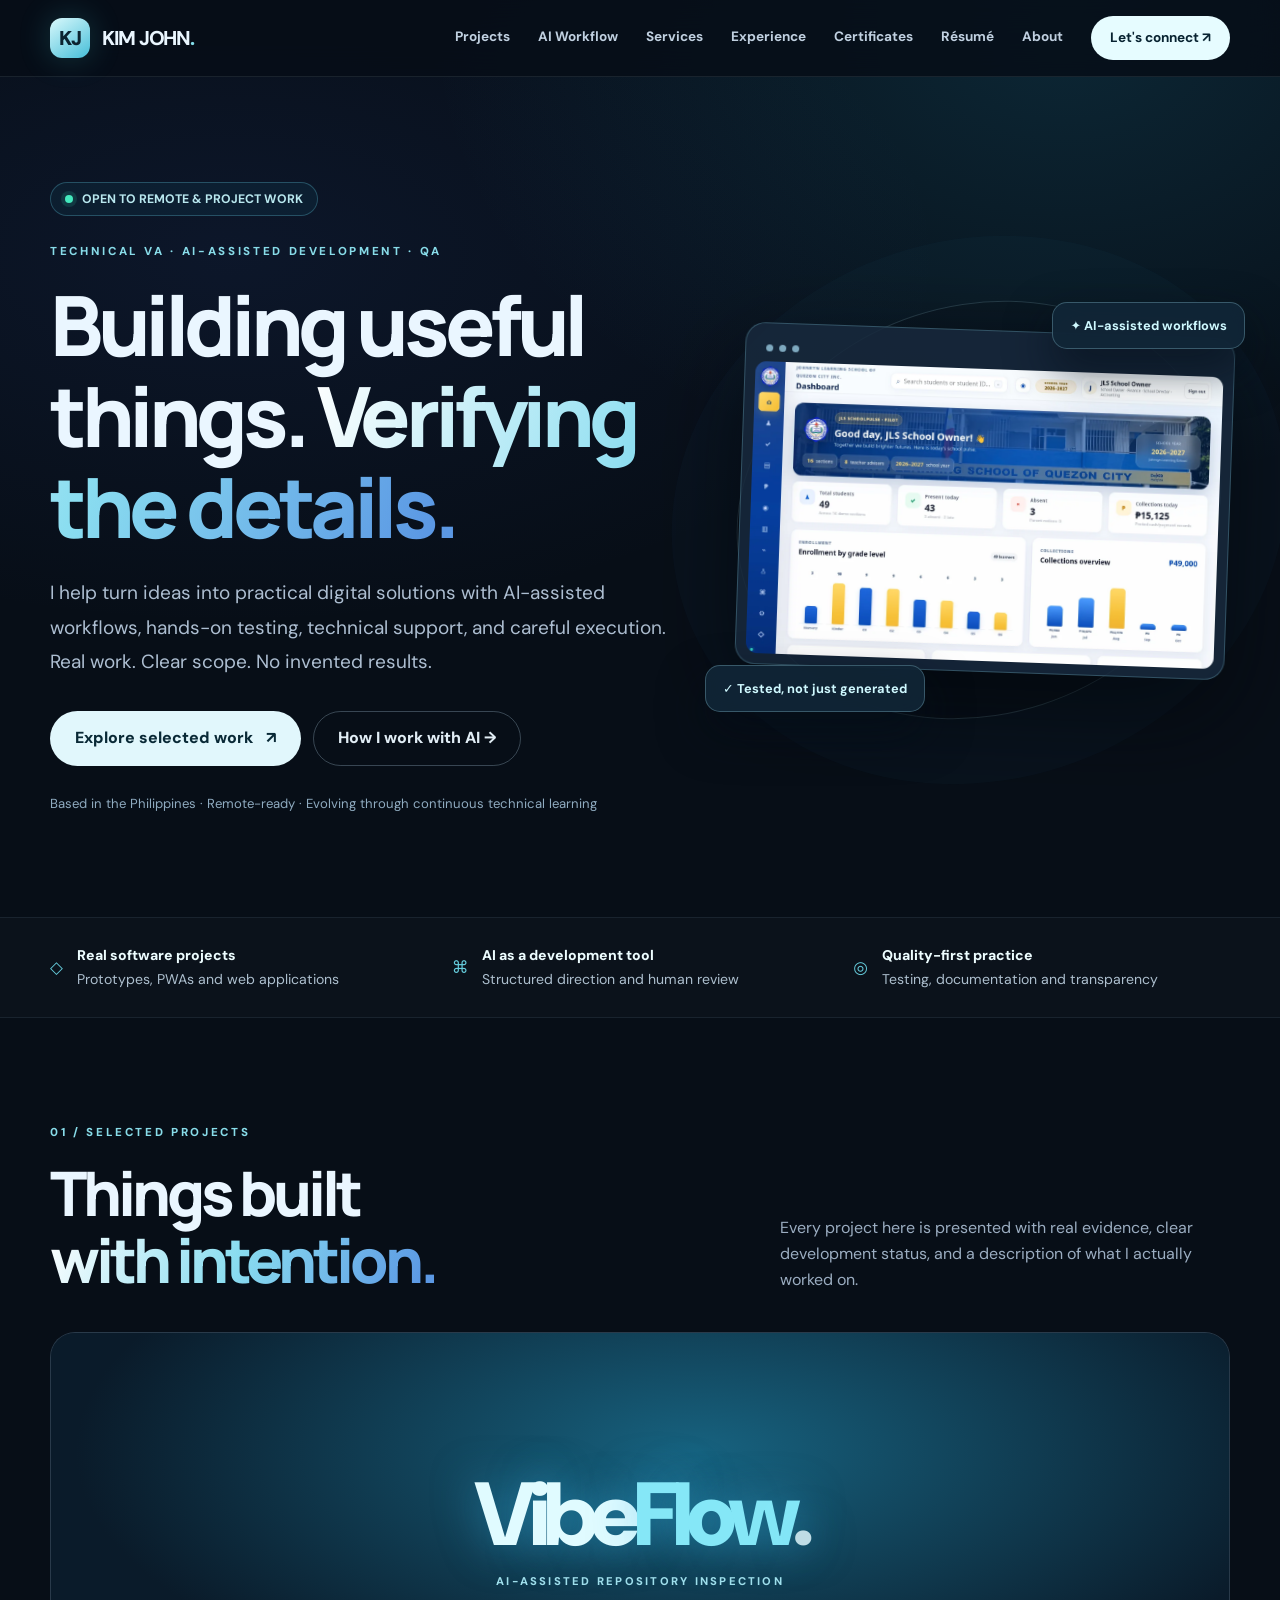
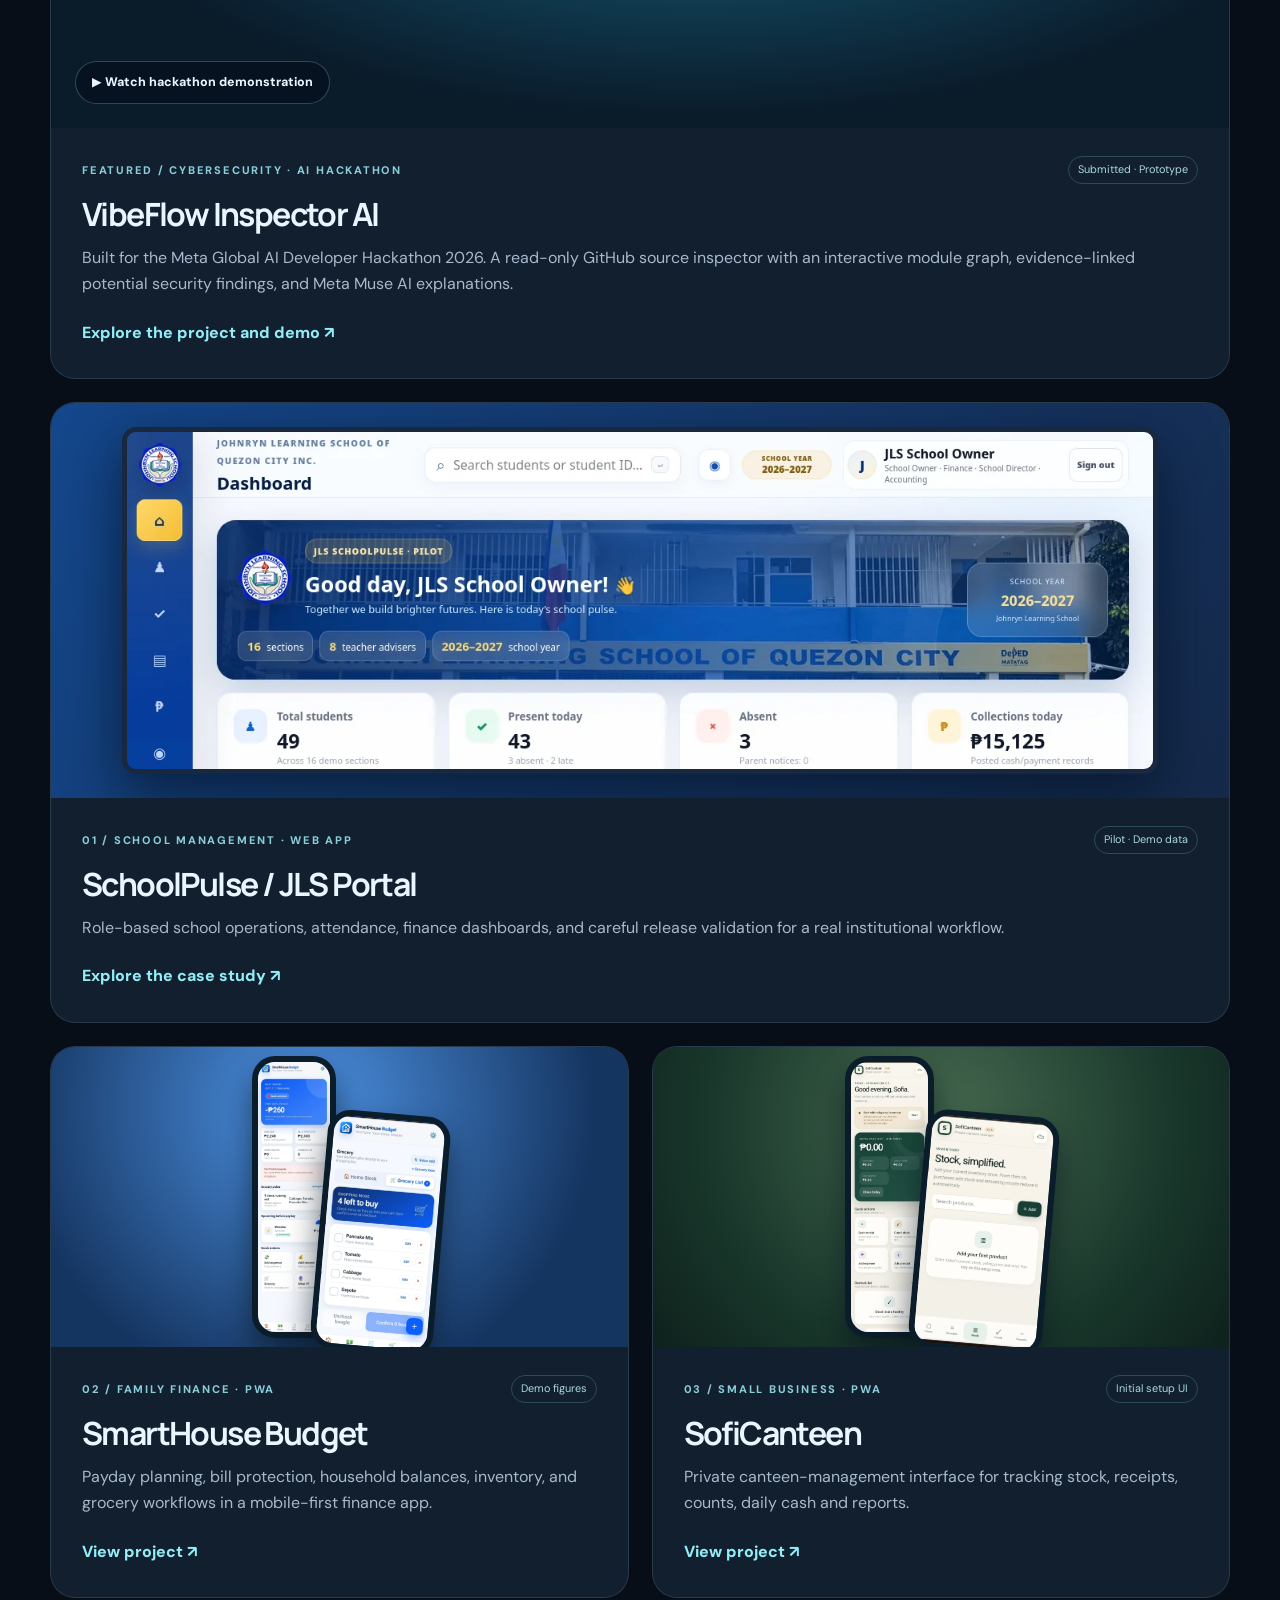
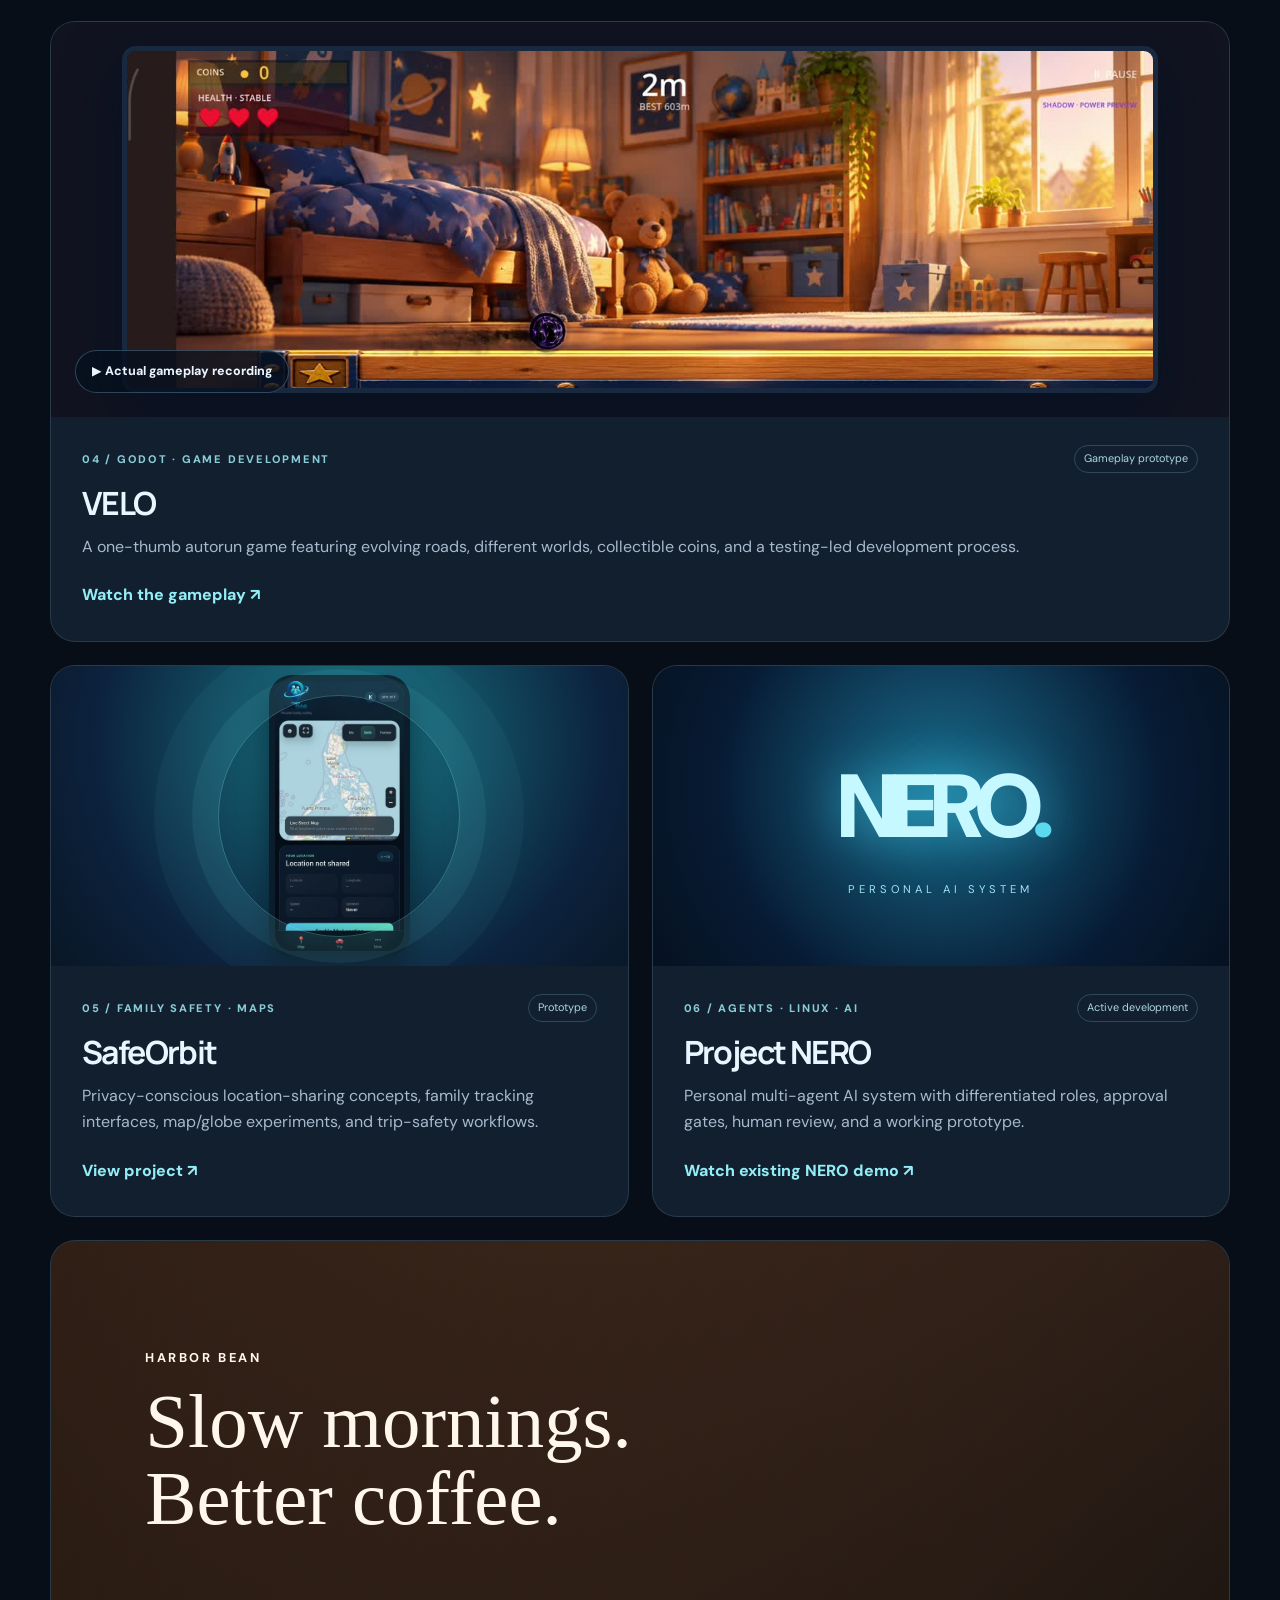
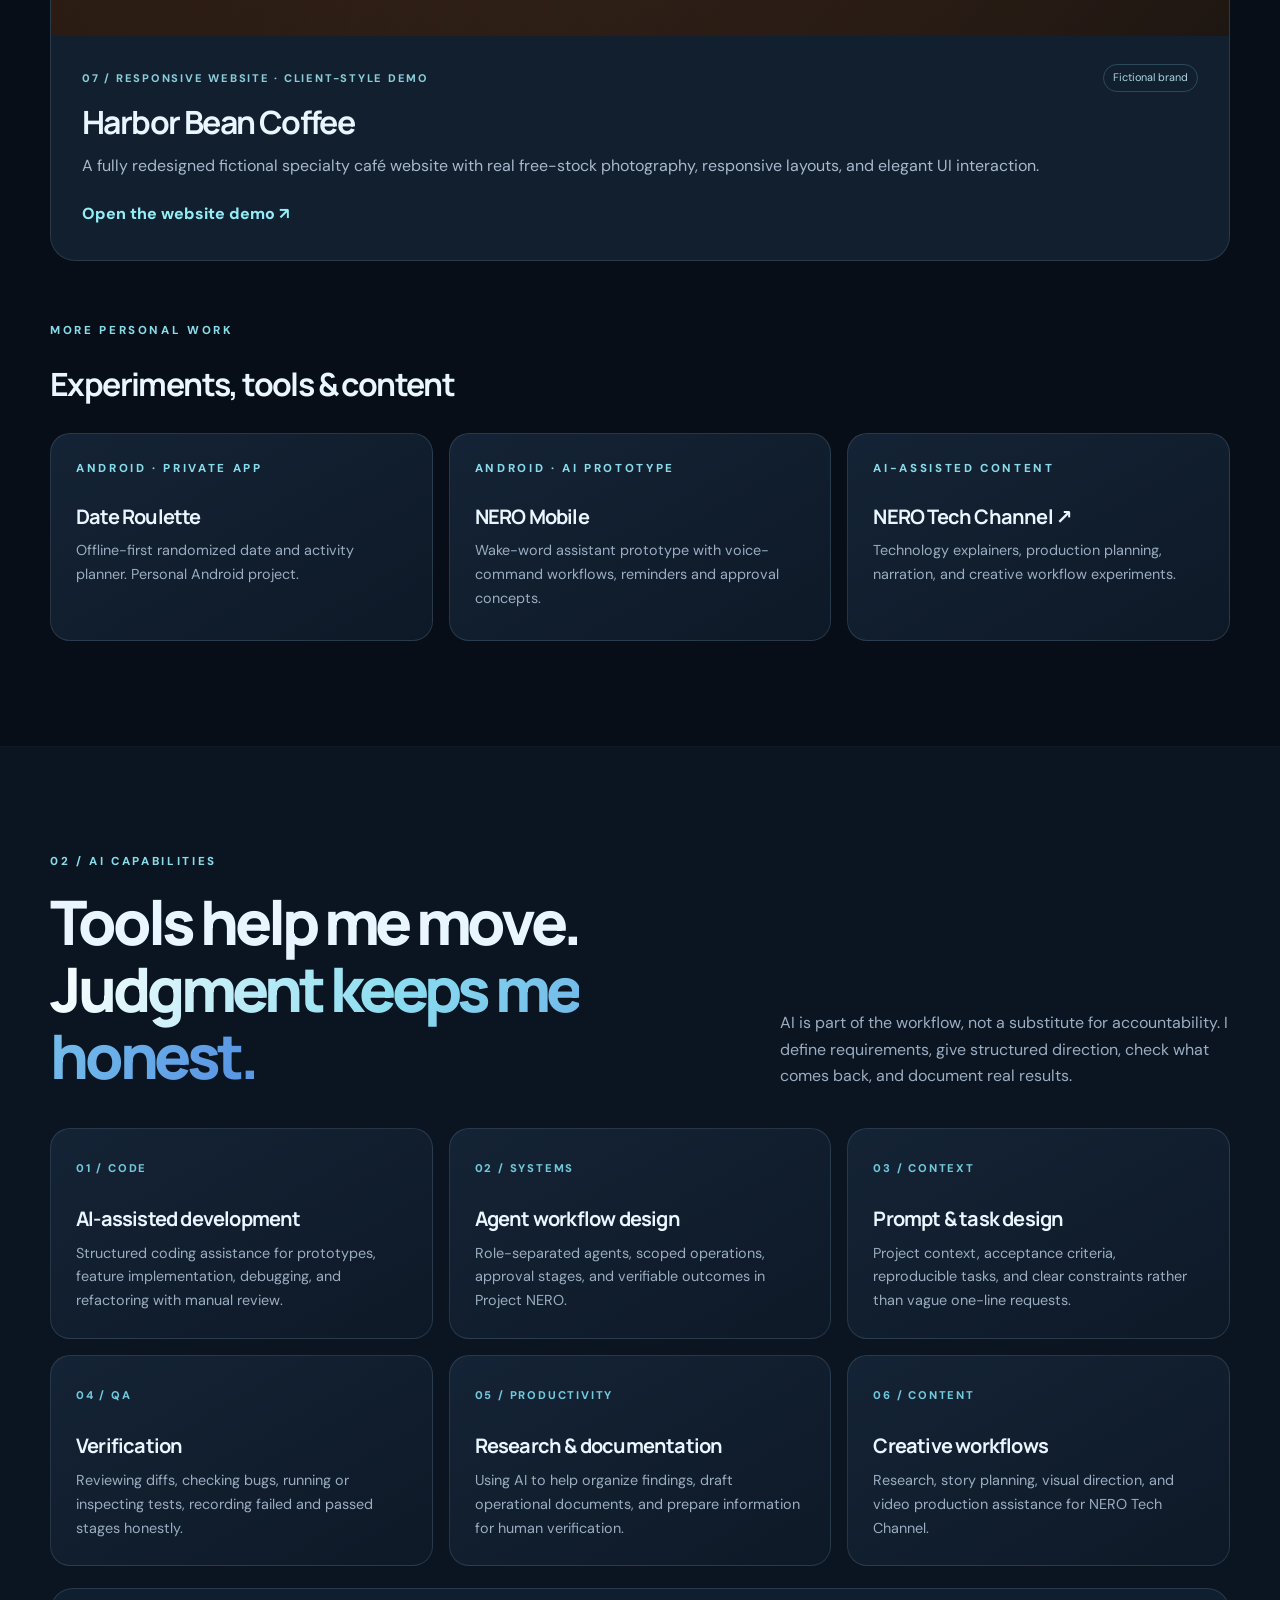
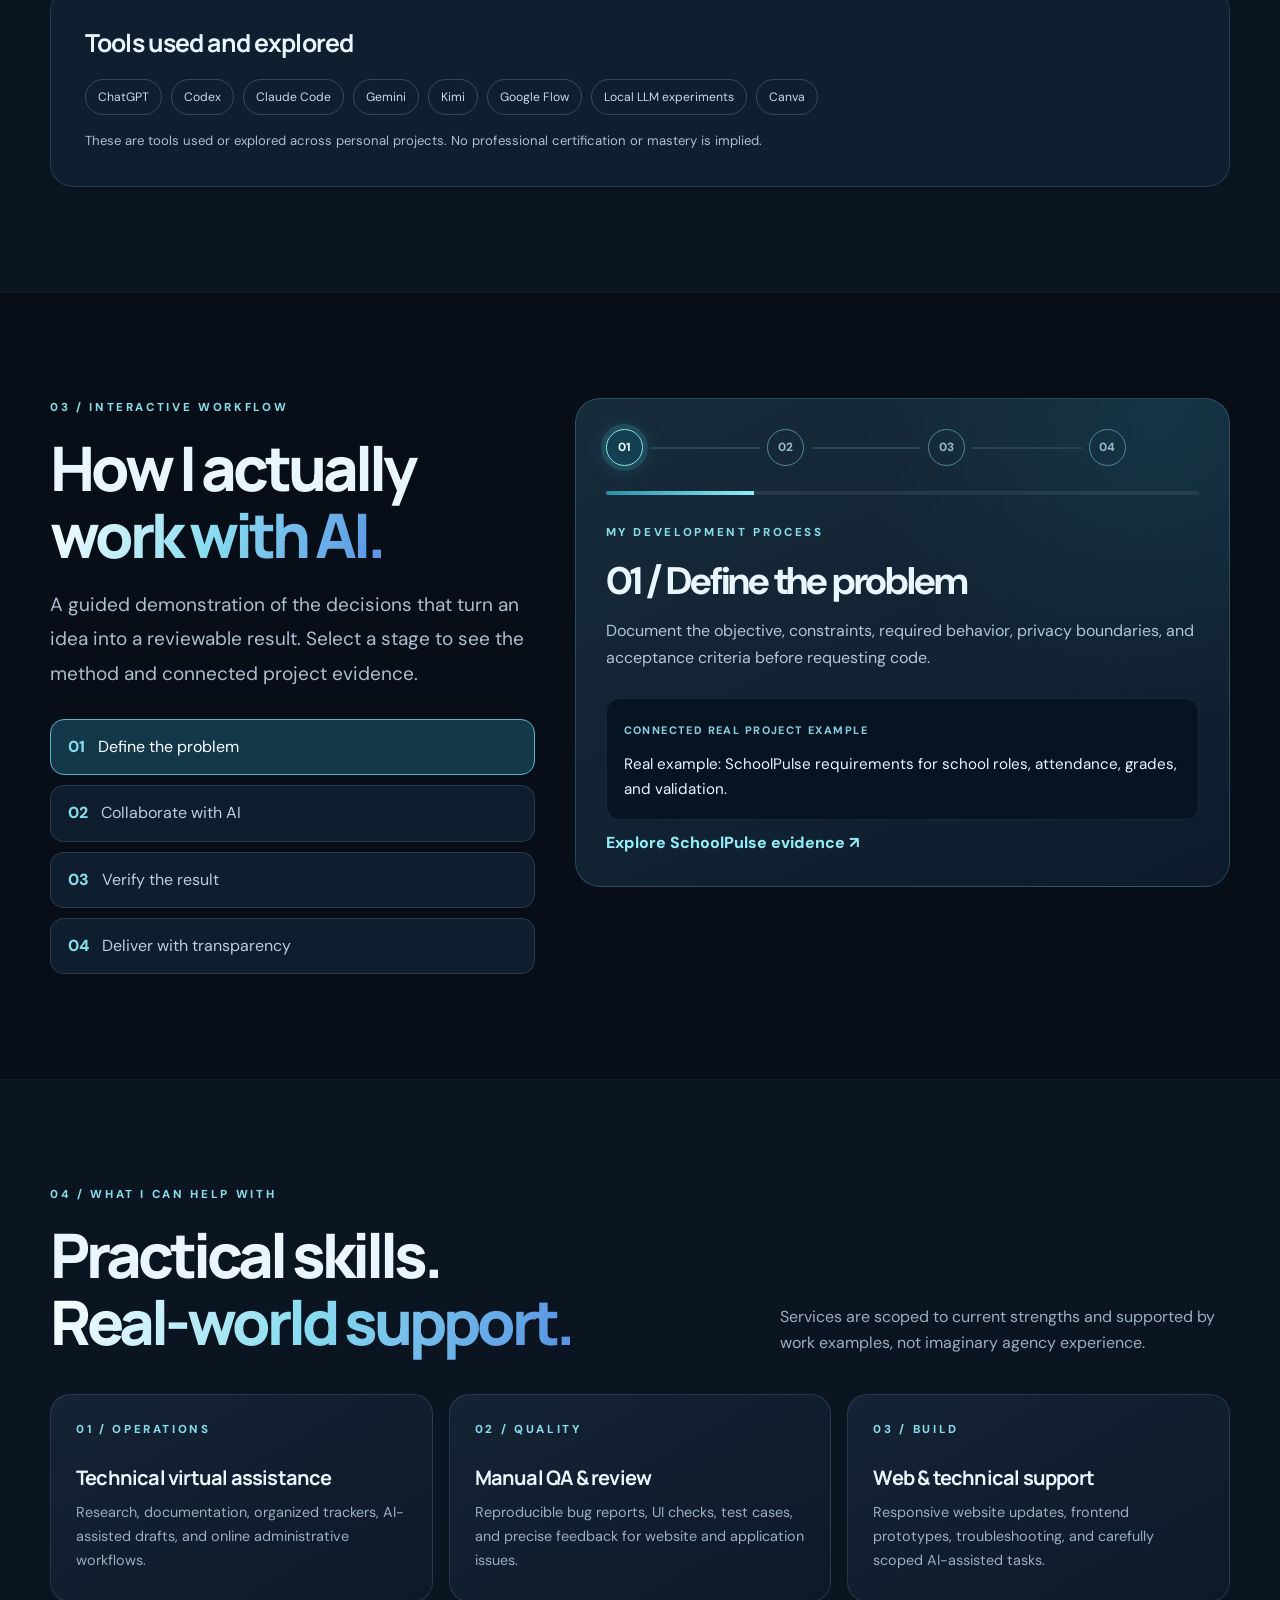
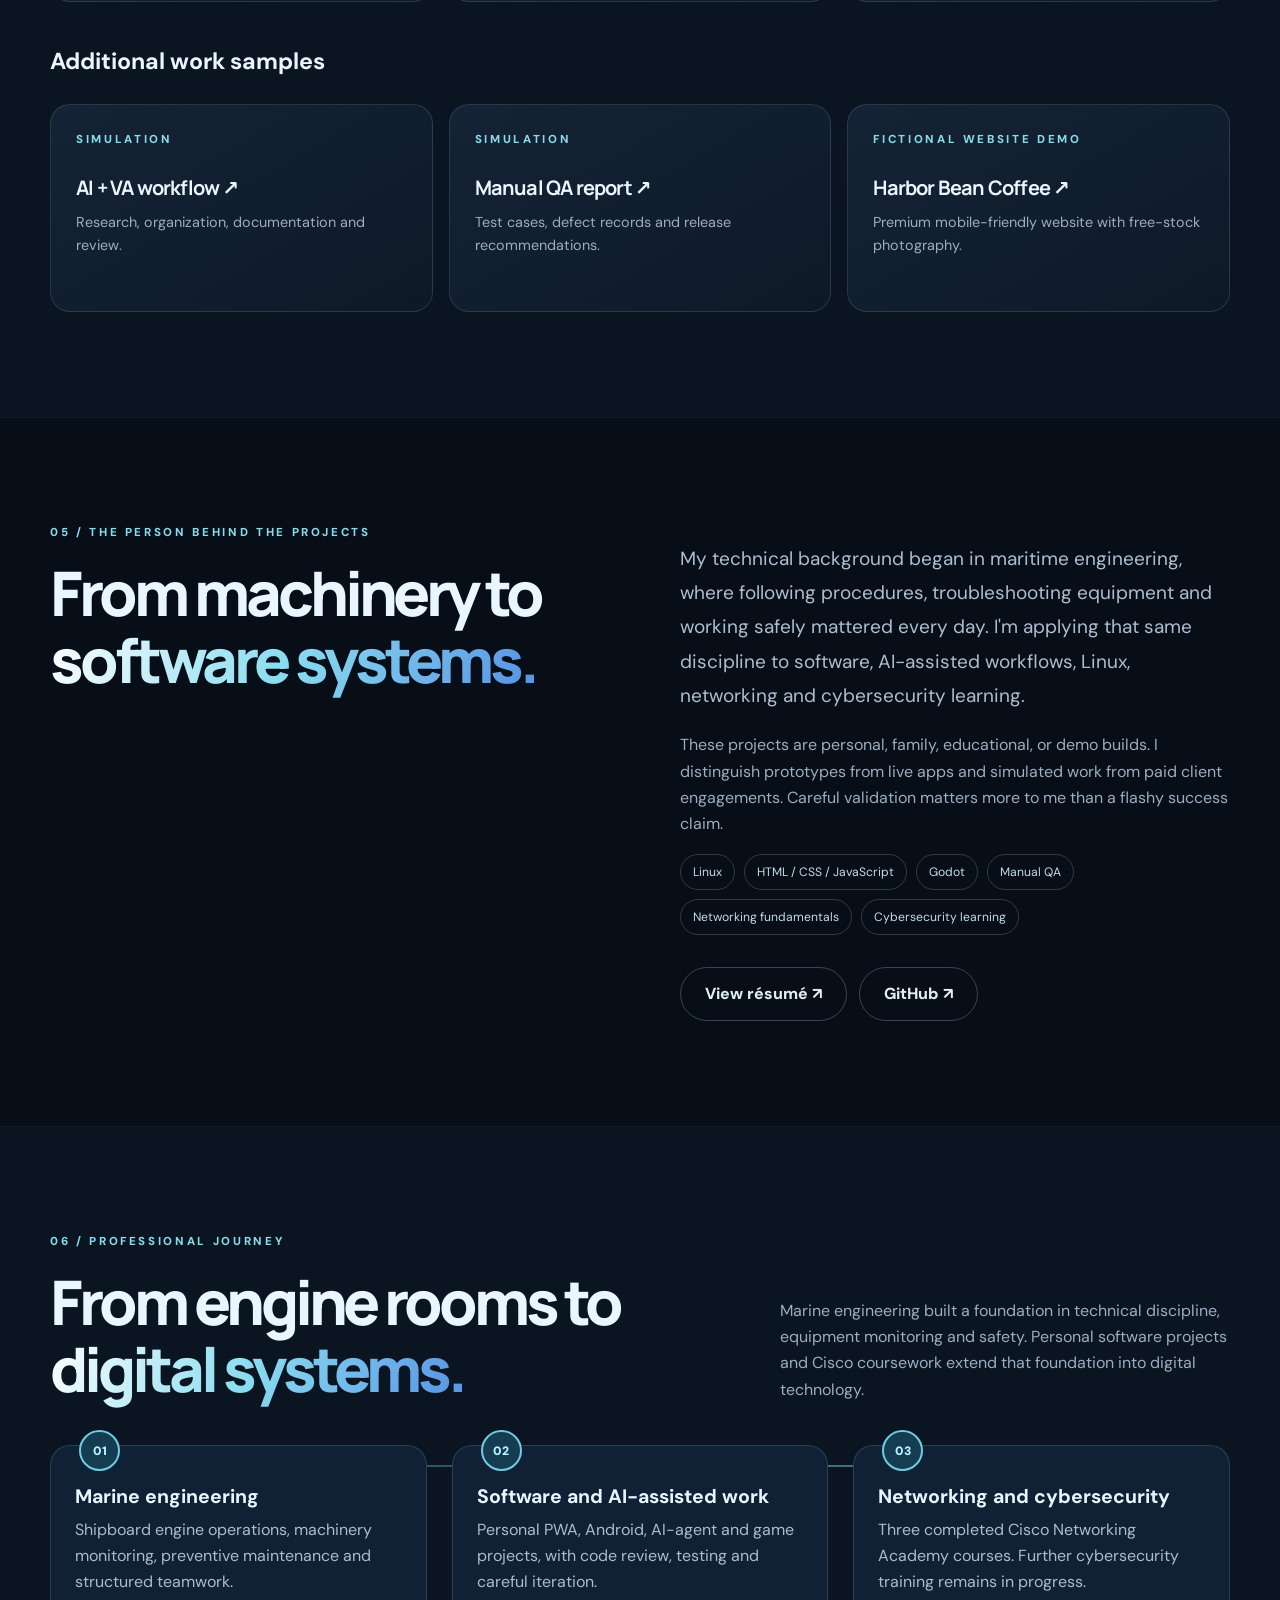
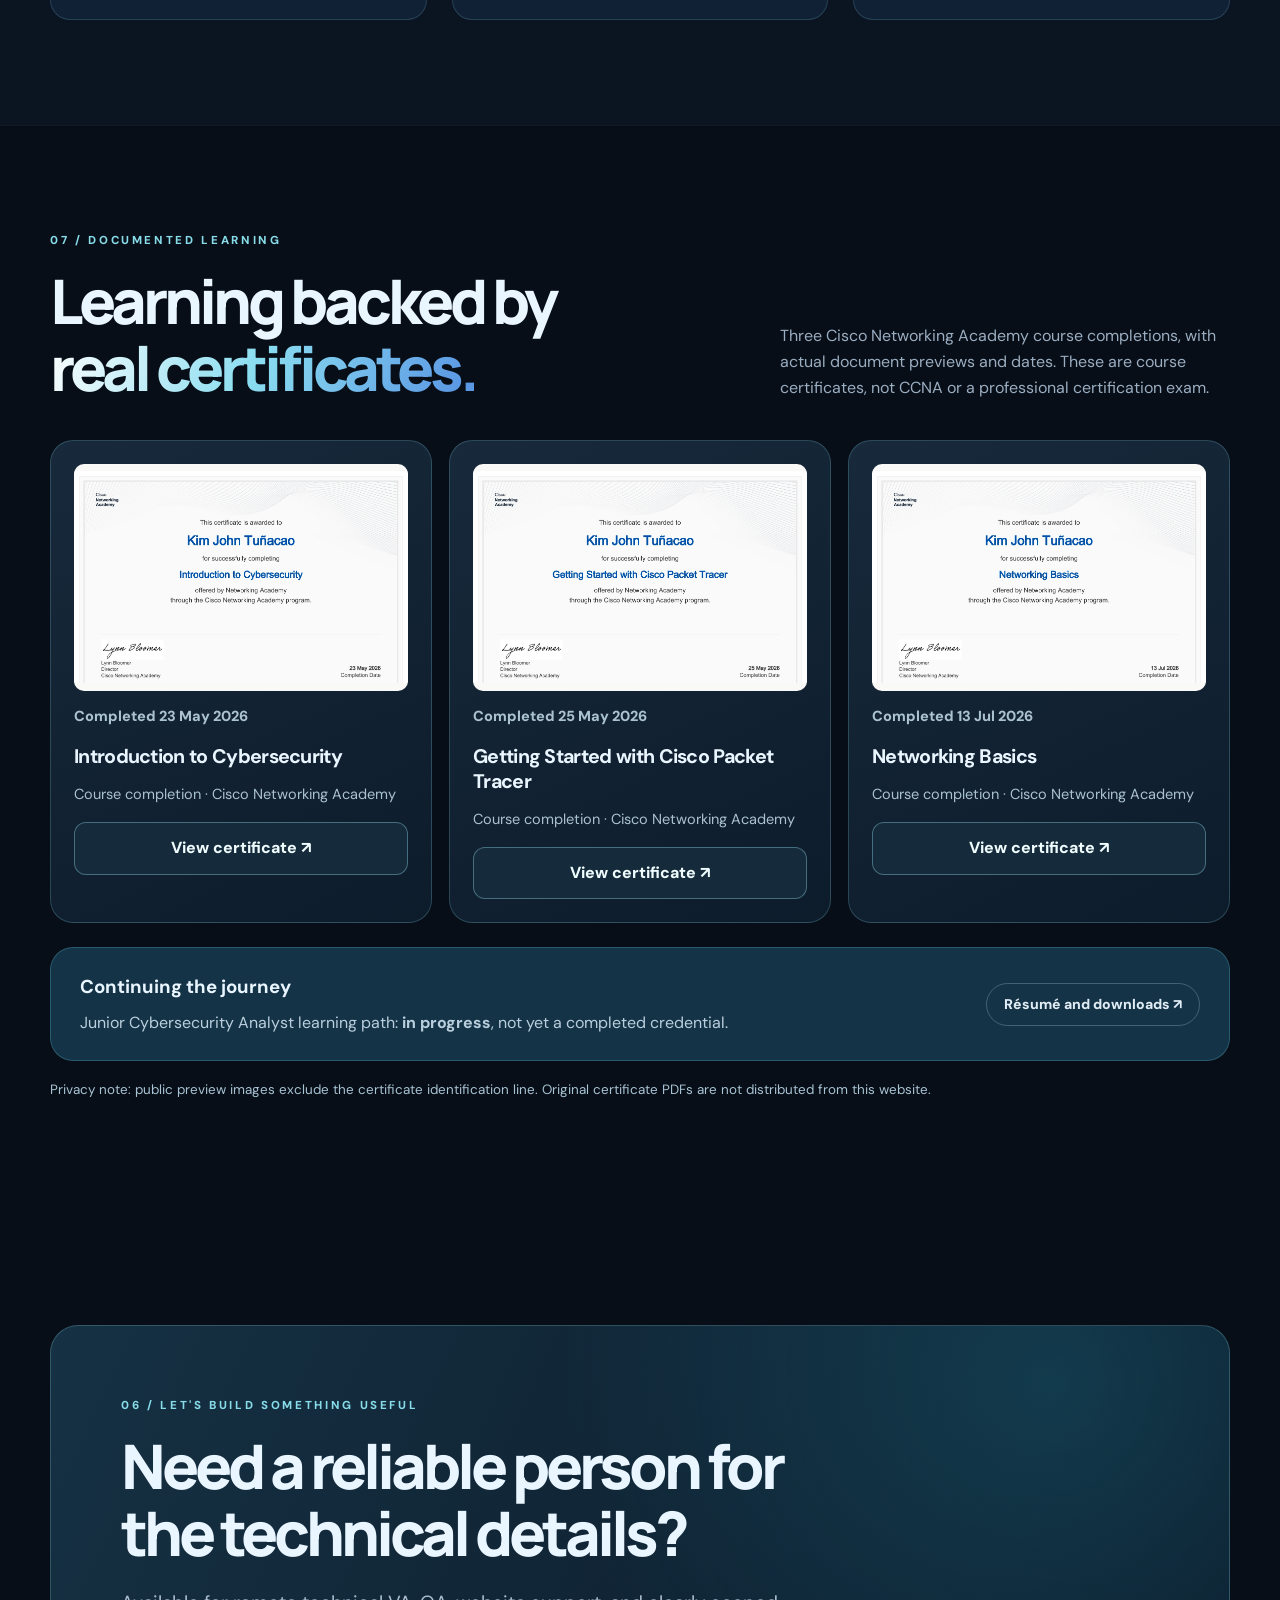
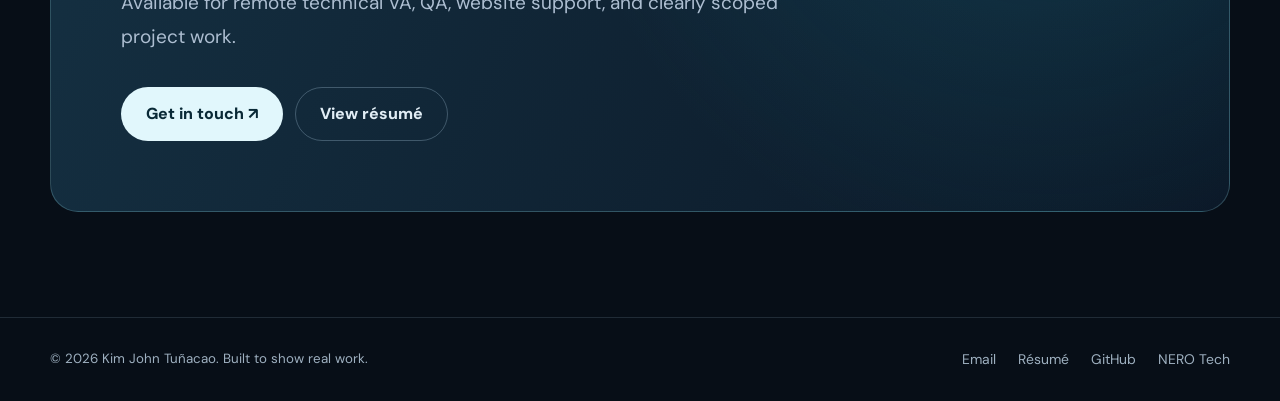
==== commit a06b2afe: "Feature VibeFlow Inspector AI in portfolio projects" ====
--- a/index.html
+++ b/index.html
@@ -1,10 +1,12 @@
 <!DOCTYPE html>
-<html lang="en"><head><meta charset="utf-8"/><meta content="width=device-width,initial-scale=1" name="viewport"/><meta content="#070e17" name="theme-color"/><meta content="Kim John Tuñacao — technical support, AI-assisted software development, manual QA, and real software projects. Explore SchoolPulse, VELO, SmartHouse Budget and more." name="description"/><meta content="Kim John Tuñacao | Practical technology. Verified results." property="og:title"/><meta content="A portfolio of real apps, quality-focused engineering, AI workflows, and technical support." property="og:description"/><meta content="website" property="og:type"/><title>Kim John Tuñacao | Technical Support, AI Development &amp; QA</title><link href="assets/css/site.css" rel="stylesheet"/><script defer="" src="assets/js/site.js"></script><script>try{if(!location.hash && !sessionStorage.getItem('kj-intro-v32-seen') && !matchMedia('(prefers-reduced-motion: reduce)').matches){document.documentElement.classList.add('intro-eligible')}}catch(e){}</script><link href="assets/css/motion.css" rel="stylesheet"/><script defer="" src="assets/js/motion.js"></script><link href="assets/css/v33.css" rel="stylesheet"/><script defer="True" src="assets/js/v33.js"></script></head><body>
+<html lang="en"><head><meta charset="utf-8"/><meta content="width=device-width,initial-scale=1" name="viewport"/><meta content="#070e17" name="theme-color"/><meta content="Kim John Tuñacao — technical support, AI-assisted software development, manual QA, and real software projects. Explore VibeFlow Inspector AI, SchoolPulse, VELO, SmartHouse Budget and more." name="description"/><meta content="Kim John Tuñacao | Practical technology. Verified results." property="og:title"/><meta content="A portfolio of real apps, quality-focused engineering, AI workflows, and technical support." property="og:description"/><meta content="website" property="og:type"/><title>Kim John Tuñacao | Technical Support, AI Development &amp; QA</title><link href="assets/css/site.css" rel="stylesheet"/><script defer="" src="assets/js/site.js"></script><script>try{if(!location.hash && !sessionStorage.getItem('kj-intro-v32-seen') && !matchMedia('(prefers-reduced-motion: reduce)').matches){document.documentElement.classList.add('intro-eligible')}}catch(e){}</script><link href="assets/css/motion.css" rel="stylesheet"/><script defer="" src="assets/js/motion.js"></script><link href="assets/css/v33.css" rel="stylesheet"/><script defer="True" src="assets/js/v33.js"></script></head><body>
 <a class="skip" href="#main">Skip to main content</a><div aria-label="Kim John portfolio introduction" class="brand-intro"><div aria-hidden="true" class="brand-intro__core"><div class="brand-intro__monogram">KJ<span>.</span></div><div class="brand-intro__word">KIM JOHN.</div><div class="brand-intro__rule"></div><p>DESIGN · BUILD · VERIFY</p></div><button class="brand-intro__skip" type="button">Skip intro ↗</button></div><header class="header"><div class="wrap headinner"><a aria-label="Kim John portfolio home" class="wordmark" href="#top"><span class="mark">KJ</span><span>KIM JOHN<span style="color:#83ddea">.</span></span></a><button aria-controls="nav" aria-expanded="false" class="menu-toggle" type="button">Menu ☰</button><nav aria-label="Main navigation" class="nav" id="nav"><a href="#projects">Projects</a><a href="#ai">AI Workflow</a><a href="#services">Services</a><a href="#experience">Experience</a><a href="#credentials">Certificates</a><a href="resume.html">Résumé</a><a href="#about">About</a><a class="navcontact" href="#contact">Let's connect ↗</a></nav></div></header>
 <div aria-hidden="true" class="scroll-progress"></div><main id="main"><section class="hero" id="top"><div class="wrap hero-layout"><div class="reveal"><div class="hero-signal"><span class="signal-dot"></span> OPEN TO REMOTE &amp; PROJECT WORK</div><span class="eyebrow">TECHNICAL VA · AI-ASSISTED DEVELOPMENT · QA</span><h1 class="display">Building useful things. <span class="gradient">Verifying the details.</span></h1><p class="lede">I help turn ideas into practical digital solutions with AI-assisted workflows, hands-on testing, technical support, and careful execution. Real work. Clear scope. No invented results.</p><div class="actions"><a class="btn" href="#projects">Explore selected work <span aria-hidden="true">↗</span></a><a class="btn outline" href="#ai">How I work with AI →</a></div><p class="note" style="margin-top:27px">Based in the Philippines · Remote-ready · Evolving through continuous technical learning</p></div><div aria-label="Showcase of SchoolPulse school management project" class="hero-visual reveal glow-surface"><div class="ui-window"><div class="fake-toolbar"><span></span><span></span><span></span></div><img alt="SchoolPulse demo dashboard featuring enrollment and collections charts" height="800" src="assets/media/schoolpulse-dashboard.webp" width="1280"/></div><div class="floating-chip top">✦ AI-assisted workflows</div><div class="floating-chip bottom">✓ Tested, not just generated</div></div></div></section>
 <div class="proof"><div class="wrap proofinner"><div class="proofitem"><span class="picon">◇</span><span><b>Real software projects</b><br/>Prototypes, PWAs and web applications</span></div><div class="proofitem"><span class="picon">⌘</span><span><b>AI as a development tool</b><br/>Structured direction and human review</span></div><div class="proofitem"><span class="picon">◎</span><span><b>Quality-first practice</b><br/>Testing, documentation and transparency</span></div></div></div>
 <section class="section" id="projects"><div class="wrap"><div class="section-head reveal"><div><span class="eyebrow">01 / SELECTED PROJECTS</span><h2>Things built<br/><span class="gradient">with intention.</span></h2></div><p>Every project here is presented with real evidence, clear development status, and a description of what I actually worked on.</p></div>
 <div class="work-grid">
+<article class="work-card feature reveal glow-surface"><a aria-label="Explore VibeFlow Inspector AI case study" class="work-visual" style="background:radial-gradient(ellipse at 55% 30%,#17627f,#0a1b2a 68%);flex-direction:column;gap:12px" href="projects/vibeflow.html"><div style="font-size:clamp(2.7rem,7vw,6rem);font-weight:900;letter-spacing:-.09em;line-height:1;color:#e0fbff;text-shadow:0 0 44px #39b7ea88">Vibe<span style="color:#85e7f7">Flow</span><span style="color:#bfdce5">.</span></div><span style="color:#9fdfec;letter-spacing:.2em;font-size:.7rem;font-weight:800">AI-ASSISTED REPOSITORY INSPECTION</span><span class="play">▶ Watch hackathon demonstration</span></a><div class="work-info"><div class="topline"><span class="work-label">FEATURED / CYBERSECURITY · AI HACKATHON</span><span class="status">Submitted · Prototype</span></div><h3>VibeFlow Inspector AI</h3><p>Built for the Meta Global AI Developer Hackathon 2026. A read-only GitHub source inspector with an interactive module graph, evidence-linked potential security findings, and Meta Muse AI explanations.</p><a class="textlink" href="projects/vibeflow.html">Explore the project and demo ↗</a></div></article>
+
 <article class="work-card feature reveal glow-surface"><a aria-label="Explore SchoolPulse case study" class="work-visual school" href="projects/schoolpulse.html"><img alt="SchoolPulse demo dashboard with student, attendance and finance analytics" class="cover-fill" loading="lazy" src="assets/media/schoolpulse-dashboard.webp"/></a><div class="work-info"><div class="topline"><span class="work-label">01 / SCHOOL MANAGEMENT · WEB APP</span><span class="status">Pilot · Demo data</span></div><h3>SchoolPulse / JLS Portal</h3><p>Role-based school operations, attendance, finance dashboards, and careful release validation for a real institutional workflow.</p><a class="textlink" href="projects/schoolpulse.html">Explore the case study ↗</a></div></article>
 <article class="work-card reveal glow-surface"><a aria-label="Explore SmartHouse Budget" class="work-visual budget" href="projects/smarthouse.html"><img alt="SmartHouse Budget payday dashboard with sample financial amounts" class="phone" loading="lazy" src="assets/media/smarthouse-overview.webp"/><img alt="SmartHouse Budget sample grocery shopping list" class="phone sibling" loading="lazy" src="assets/media/smarthouse-grocery.webp"/></a><div class="work-info"><div class="topline"><span class="work-label">02 / FAMILY FINANCE · PWA</span><span class="status">Demo figures</span></div><h3>SmartHouse Budget</h3><p>Payday planning, bill protection, household balances, inventory, and grocery workflows in a mobile-first finance app.</p><a class="textlink" href="projects/smarthouse.html">View project ↗</a></div></article>
 <article class="work-card reveal glow-surface"><a aria-label="Explore SofiCanteen" class="work-visual sofi" href="projects/soficanteen.html"><img alt="SofiCanteen cash dashboard in a cream and green color scheme" class="phone" loading="lazy" src="assets/media/sofi-home.webp"/><img alt="SofiCanteen inventory setup screen" class="phone sibling" loading="lazy" src="assets/media/sofi-inventory.webp"/></a><div class="work-info"><div class="topline"><span class="work-label">03 / SMALL BUSINESS · PWA</span><span class="status">Initial setup UI</span></div><h3>SofiCanteen</h3><p>Private canteen-management interface for tracking stock, receipts, counts, daily cash and reports.</p><a class="textlink" href="projects/soficanteen.html">View project ↗</a></div></article>
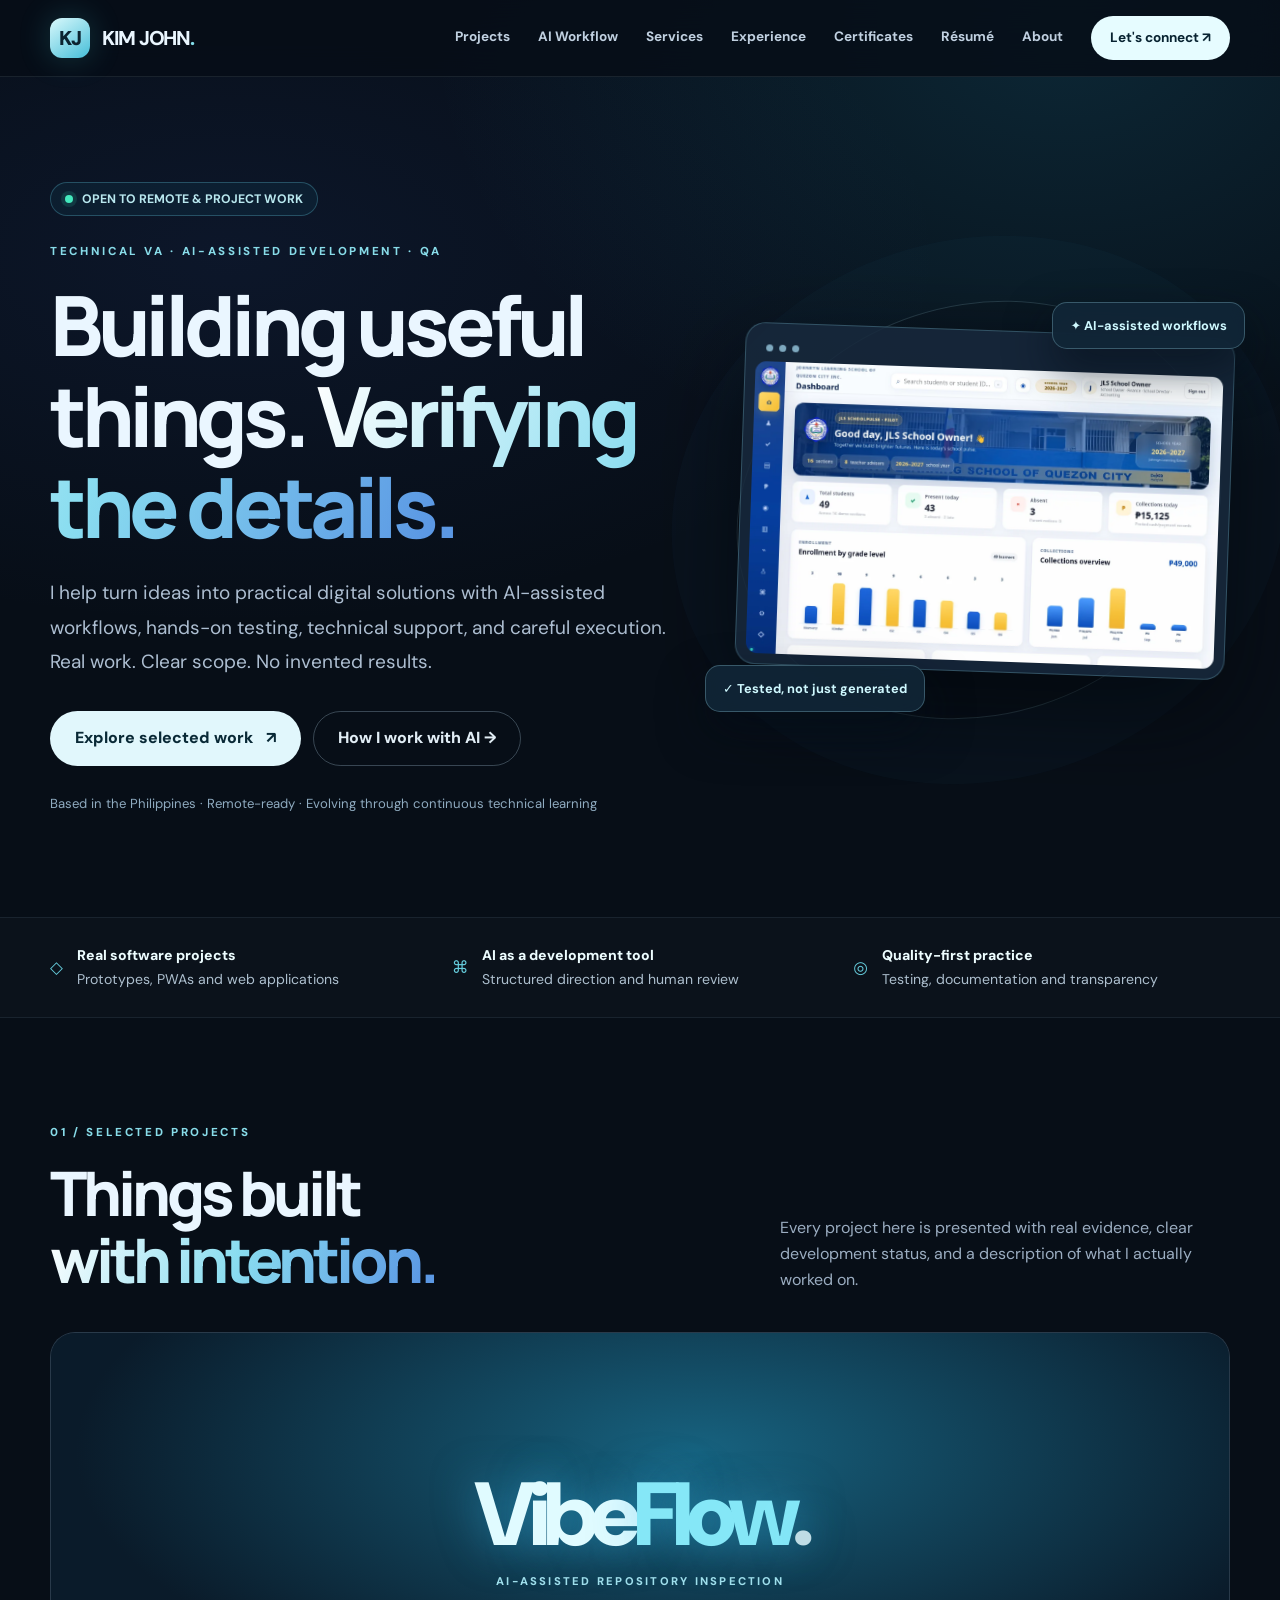
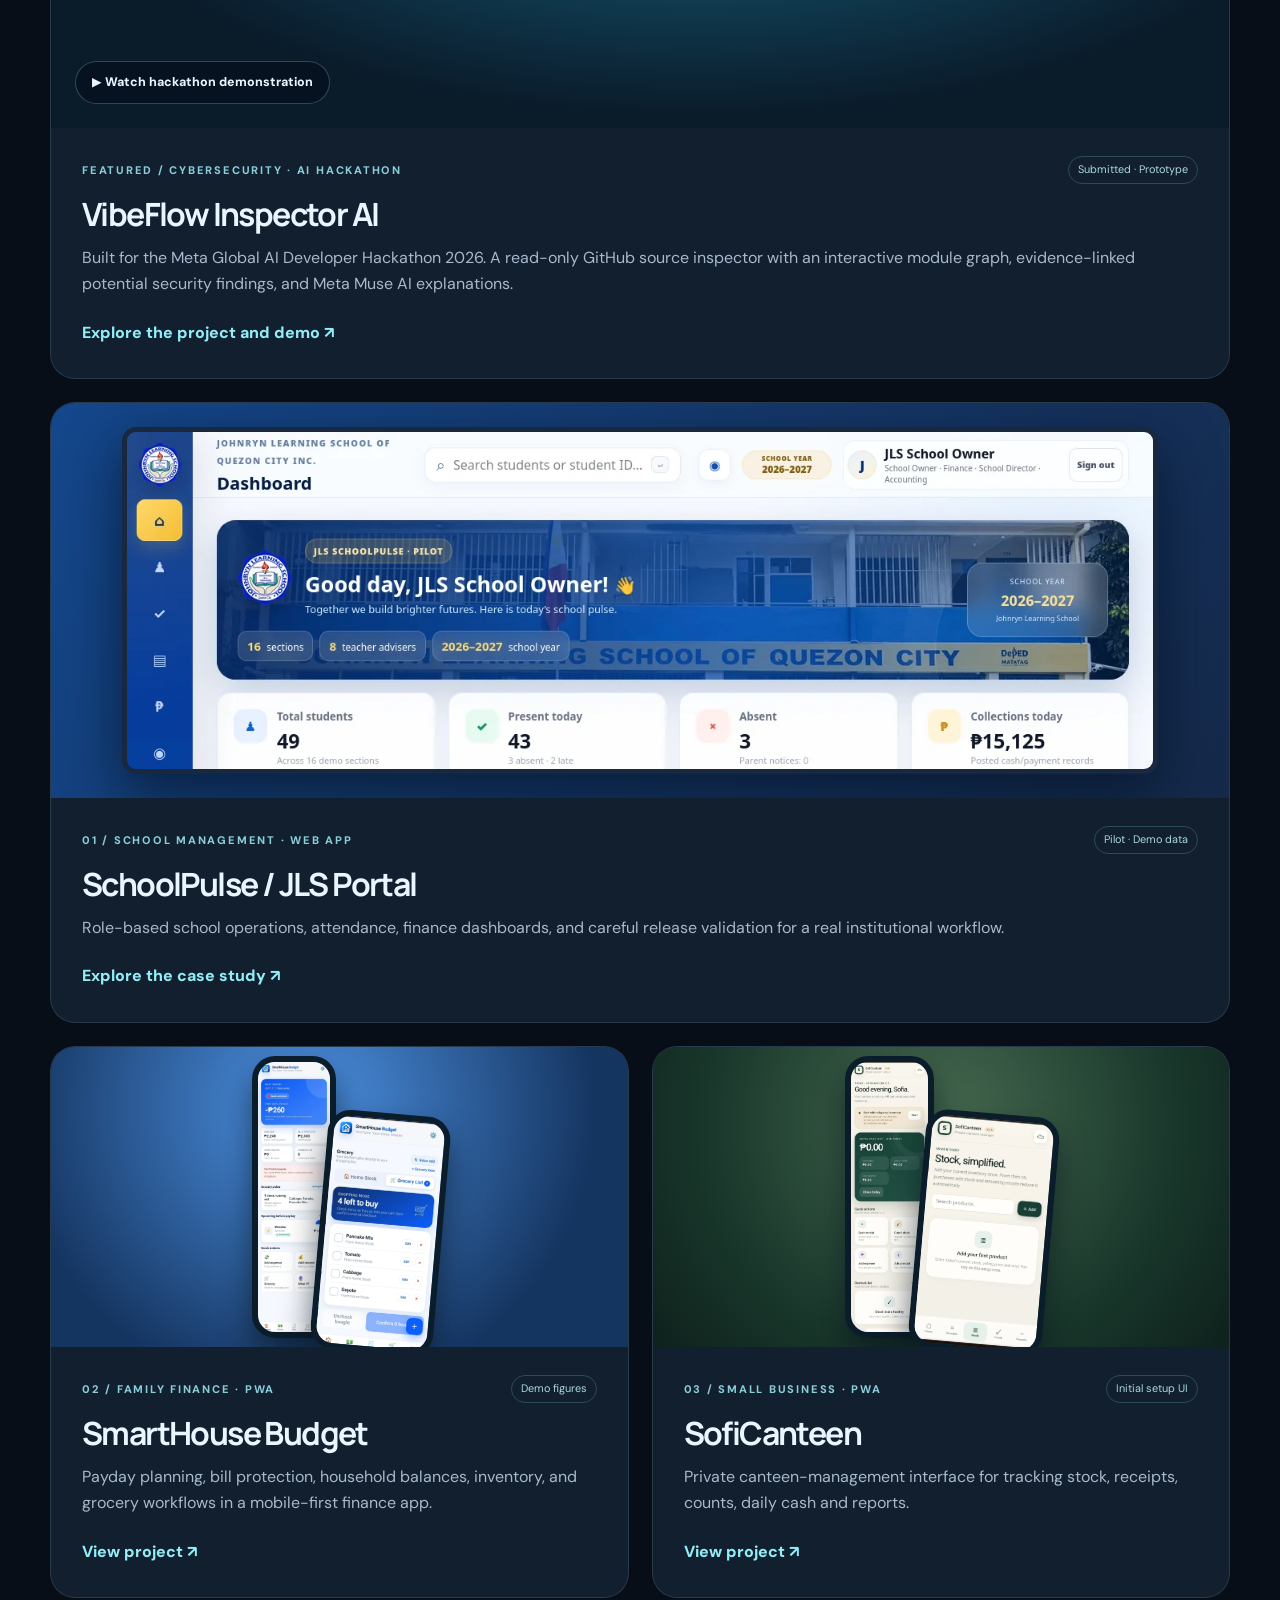
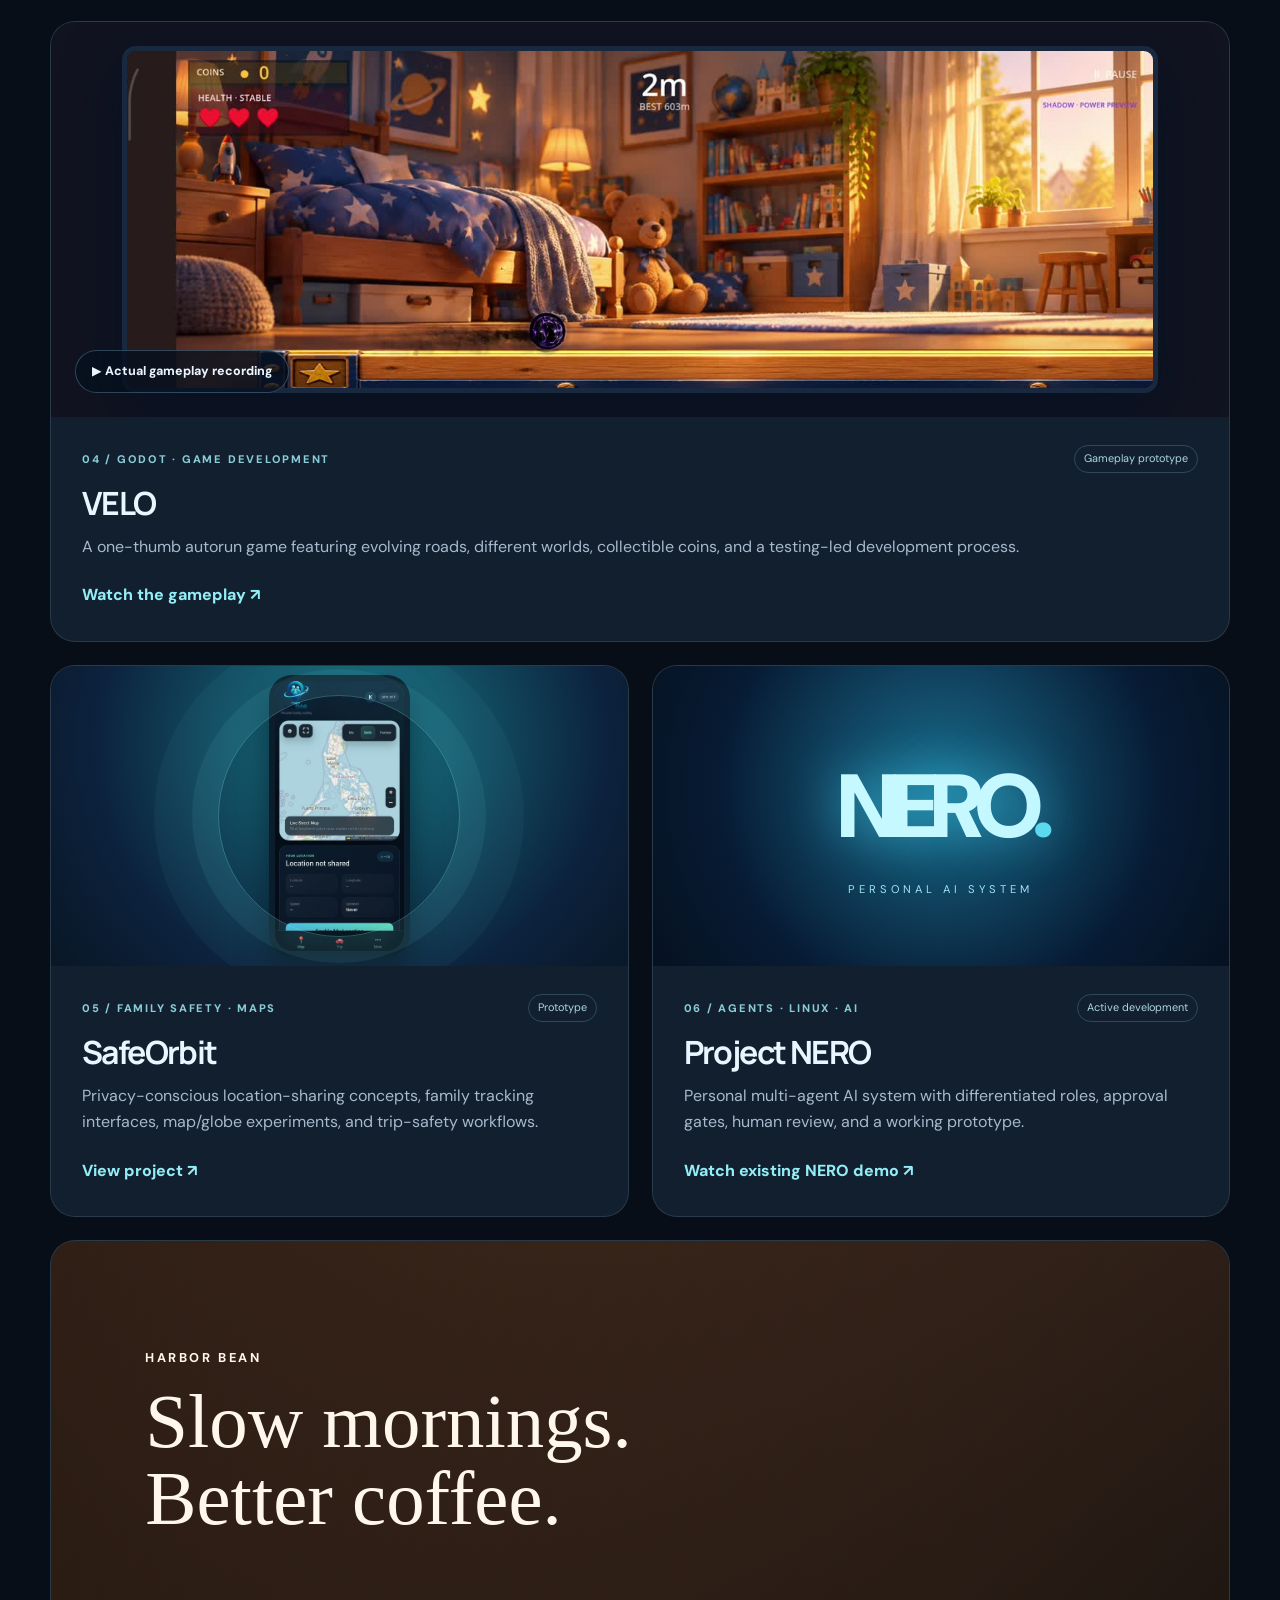
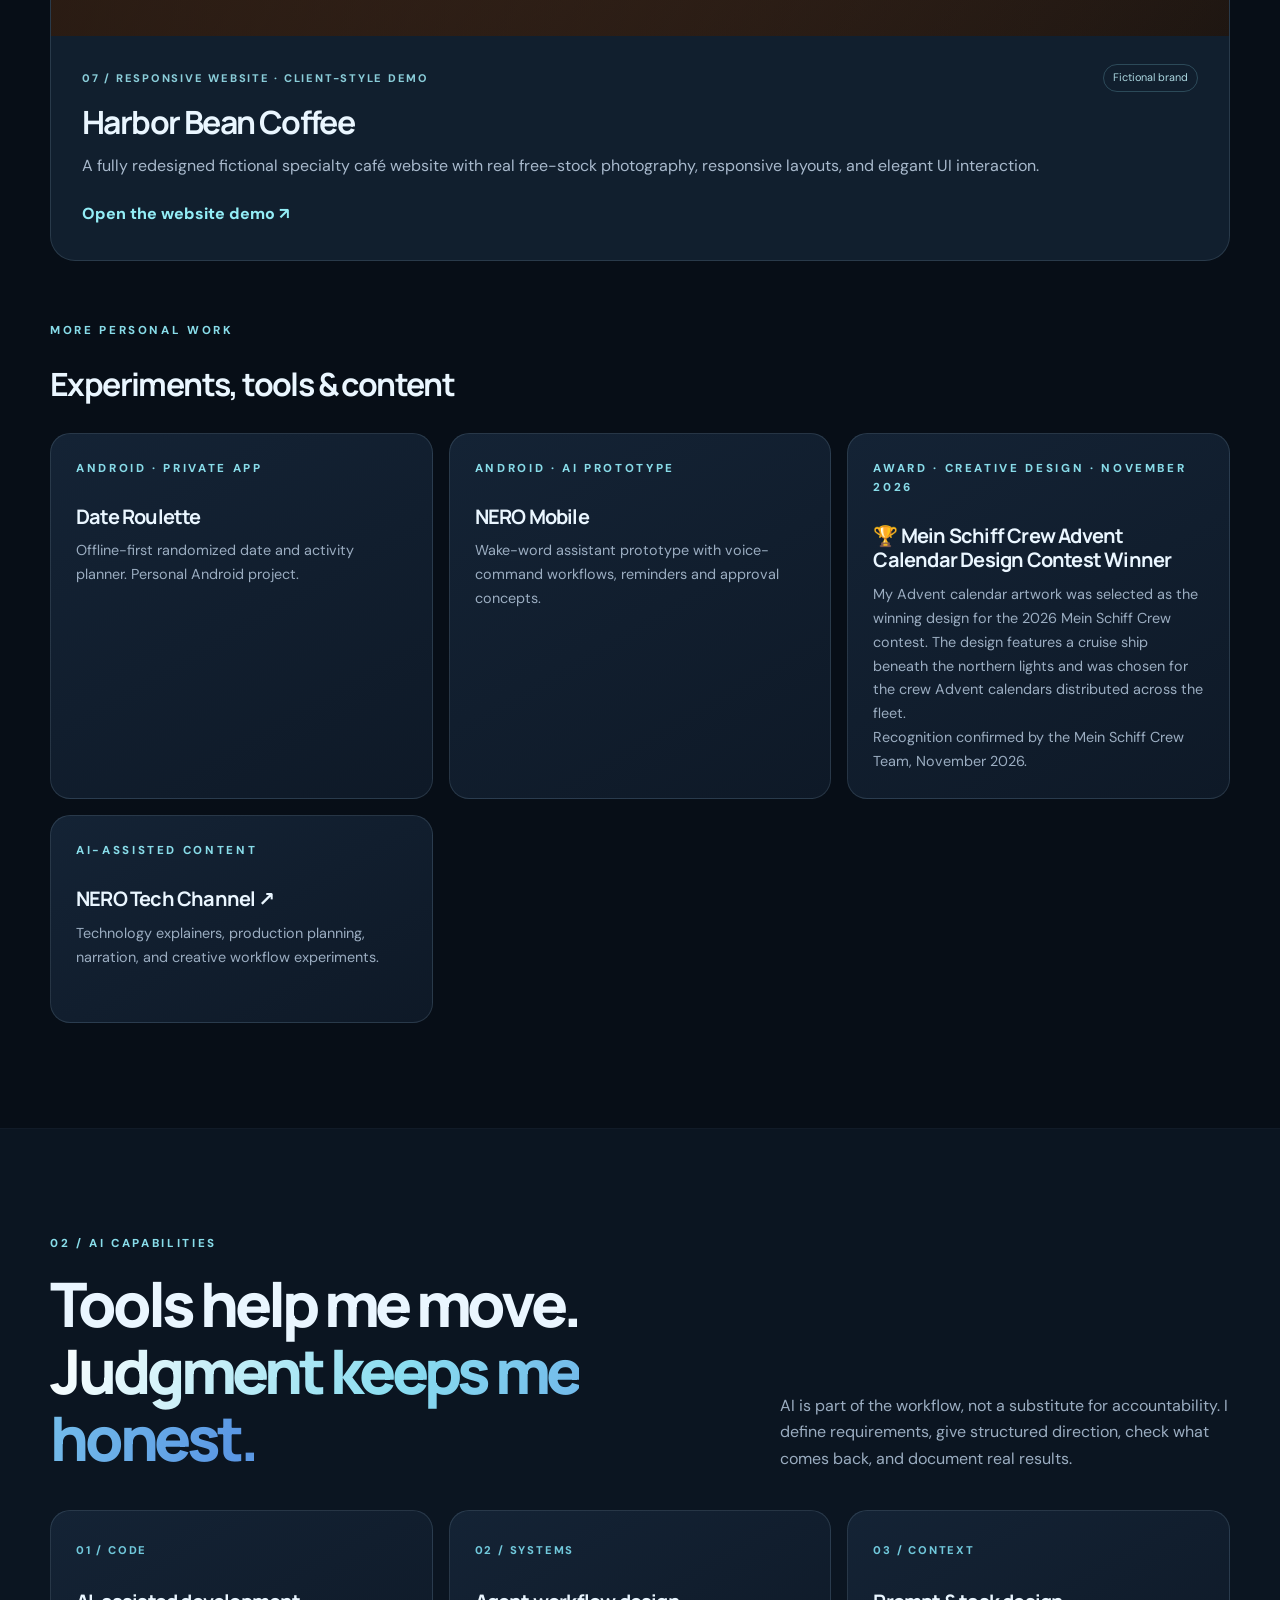
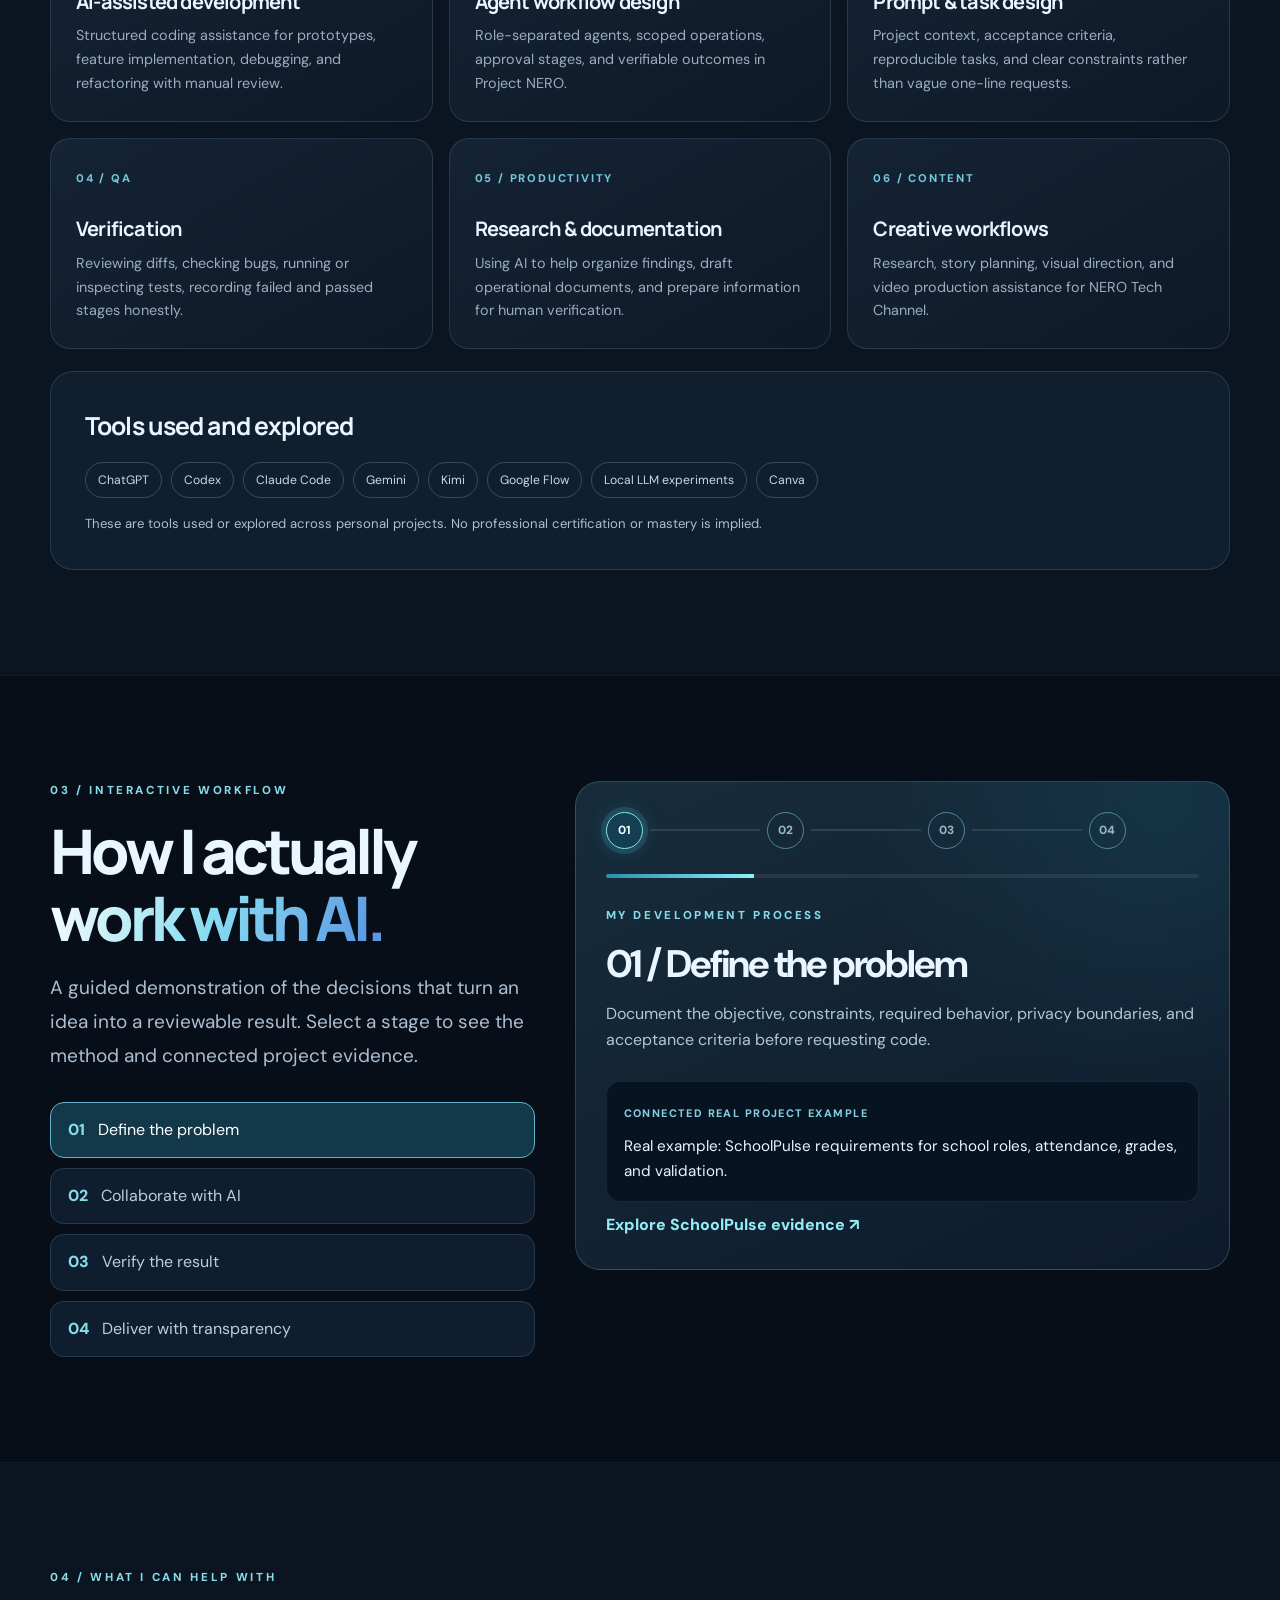
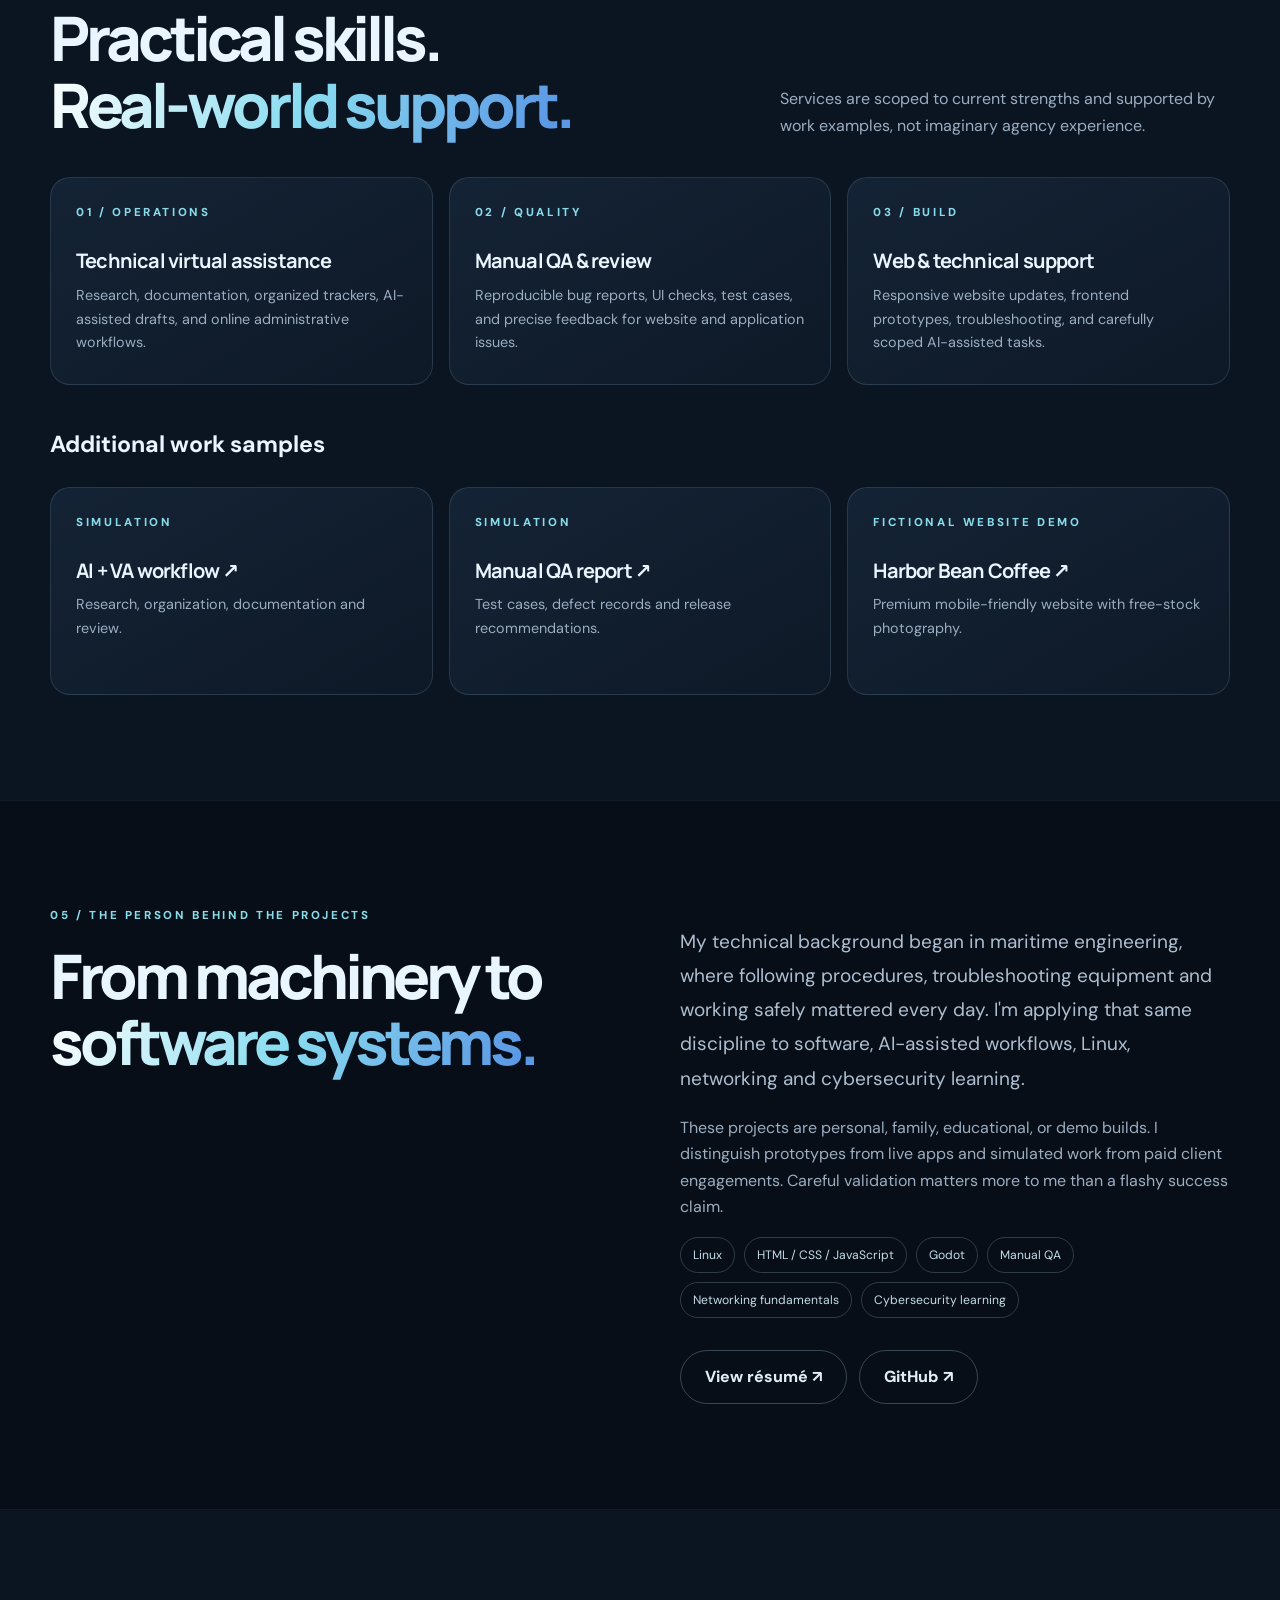
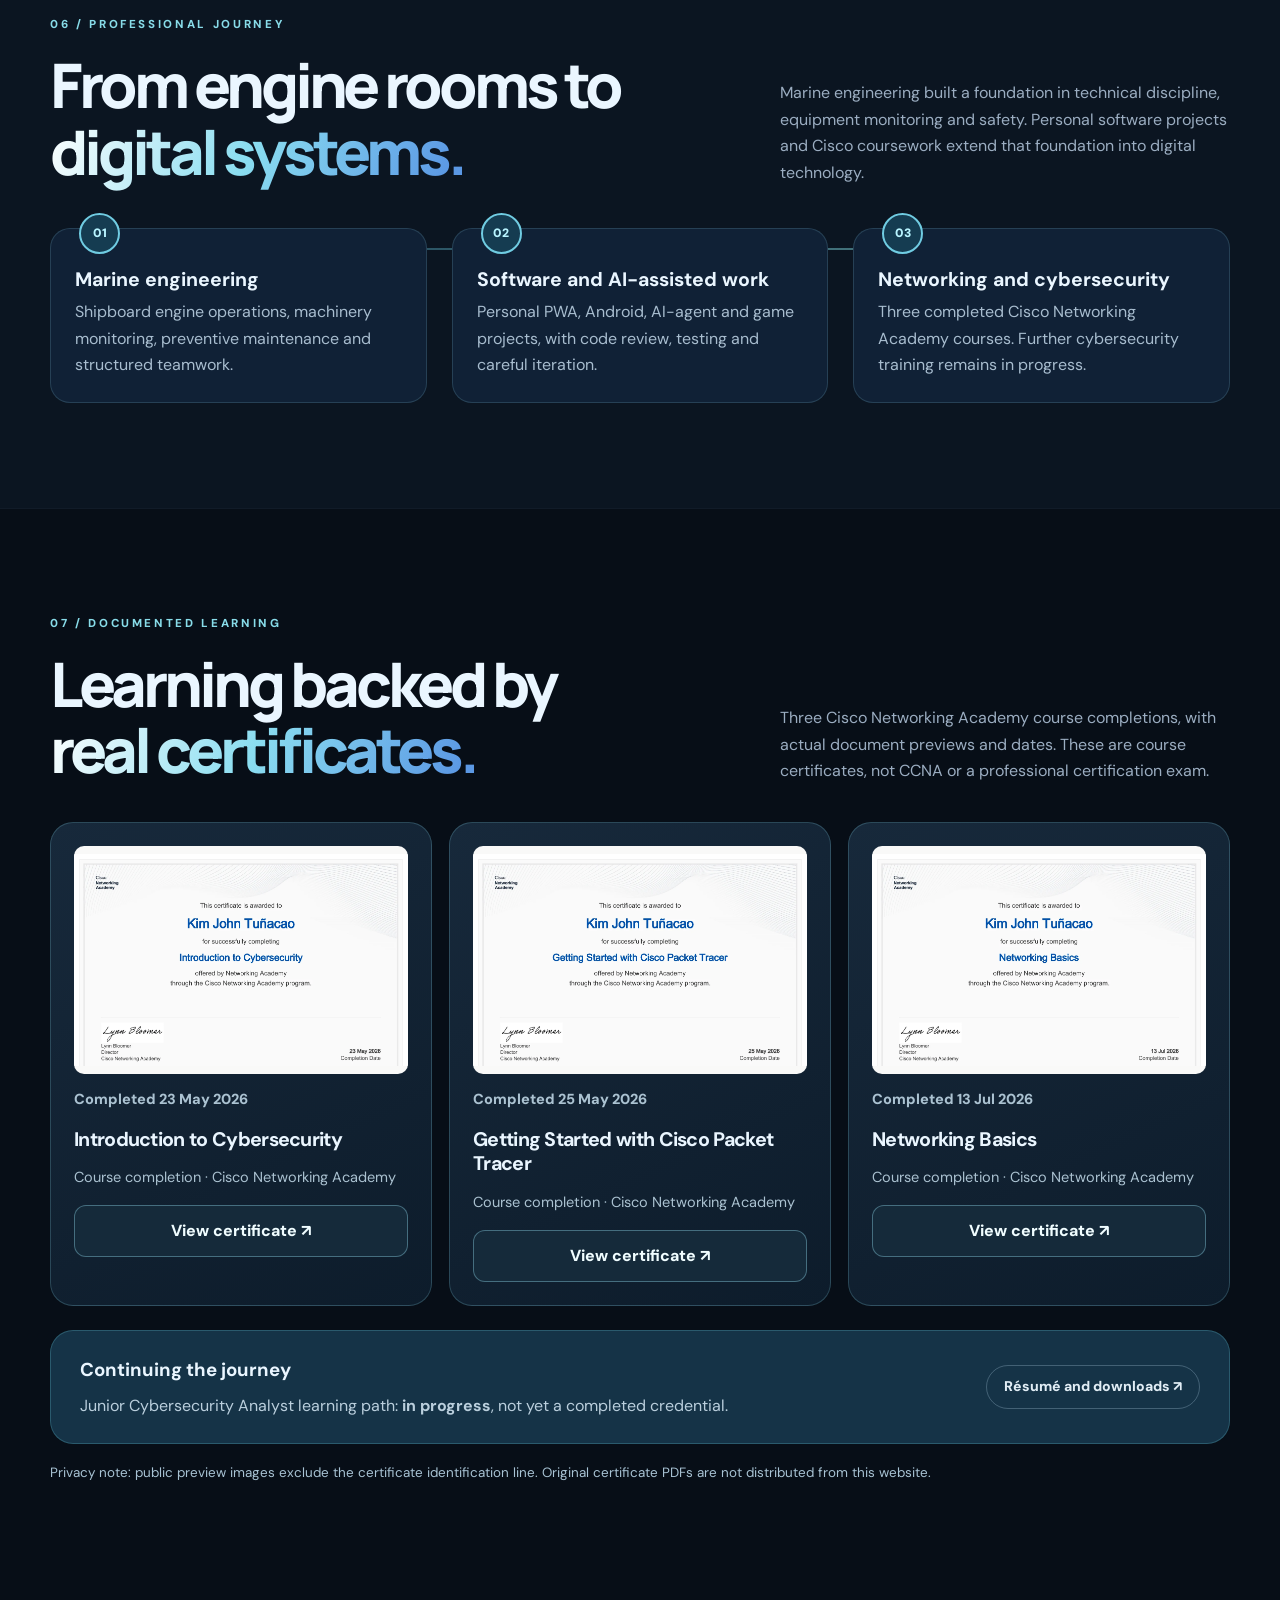
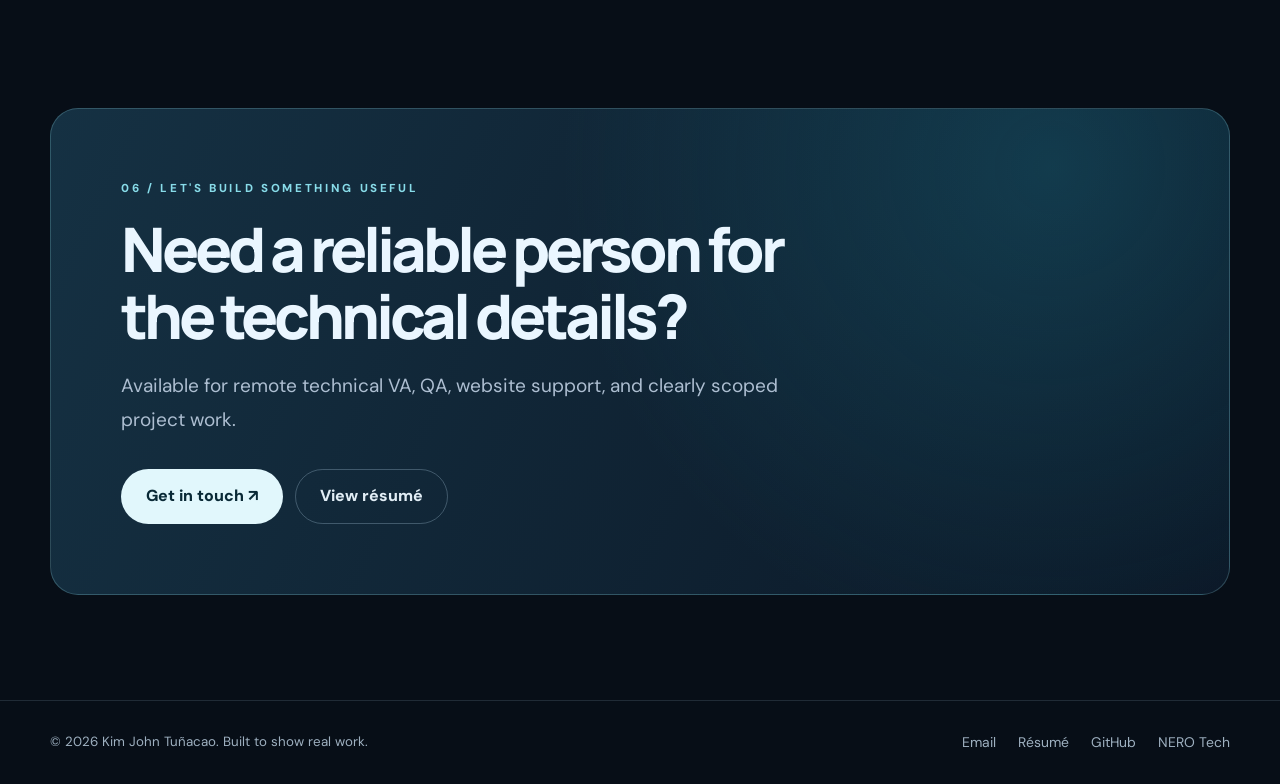
==== commit 57294dc4: "Add Mein Schiff Advent calendar contest win to portfolio" ====
--- a/index.html
+++ b/index.html
@@ -14,7 +14,7 @@
 <article class="work-card reveal glow-surface"><a aria-label="Explore SafeOrbit" class="work-visual orbit" href="projects/safeorbit.html"><img alt="SafeOrbit location-sharing disabled view displaying a general Philippines map" class="phone" loading="lazy" src="assets/media/safeorbit-gps-off.webp"/></a><div class="work-info"><div class="topline"><span class="work-label">05 / FAMILY SAFETY · MAPS</span><span class="status">Prototype</span></div><h3>SafeOrbit</h3><p>Privacy-conscious location-sharing concepts, family tracking interfaces, map/globe experiments, and trip-safety workflows.</p><a class="textlink" href="projects/safeorbit.html">View project ↗</a></div></article>
 <article class="work-card reveal glow-surface"><a aria-label="Explore NERO AI system" class="work-visual nero" href="projects/nero.html"><div style="text-align:center;padding:20px"><div style="font-size:clamp(3.5rem,7vw,6.5rem);font-weight:900;letter-spacing:-.1em;color:#c5f8ff;text-shadow:0 0 50px #44d2f59b">NERO<span style="color:#5bdaef">.</span></div><div style="color:#9ce4f2;letter-spacing:.36em;font-size:.7rem">PERSONAL AI SYSTEM</div></div></a><div class="work-info"><div class="topline"><span class="work-label">06 / AGENTS · LINUX · AI</span><span class="status">Active development</span></div><h3>Project NERO</h3><p>Personal multi-agent AI system with differentiated roles, approval gates, human review, and a working prototype.</p><a class="textlink" href="projects/nero.html">Watch existing NERO demo ↗</a></div></article>
 <article class="work-card feature reveal glow-surface"><a aria-label="Visit Harbor Bean coffee website sample" class="work-visual coffee" href="projects/harbor-bean/index.html"><div style="position:absolute;inset:0;background:linear-gradient(90deg,#110c08a8,#1a110822),url('https://images.pexels.com/photos/2797071/pexels-photo-2797071.jpeg?auto=compress&amp;cs=tinysrgb&amp;w=1600') center 52%/cover"></div><div style="position:absolute;left:8%;top:26%;color:#fff7ec"><span style="font:700 .8rem DM Sans;letter-spacing:.2em">HARBOR BEAN</span><h3 style="font-family:Georgia,serif;font-weight:400;line-height:1;font-size:clamp(2.5rem,6vw,5.5rem);margin:14px 0">Slow mornings.<br/>Better coffee.</h3></div></a><div class="work-info"><div class="topline"><span class="work-label">07 / RESPONSIVE WEBSITE · CLIENT-STYLE DEMO</span><span class="status">Fictional brand</span></div><h3>Harbor Bean Coffee</h3><p>A fully redesigned fictional specialty café website with real free-stock photography, responsive layouts, and elegant UI interaction.</p><a class="textlink" href="projects/harbor-bean/index.html">Open the website demo ↗</a></div></article>
-</div><div class="reveal" style="margin-top:60px"><span class="eyebrow">MORE PERSONAL WORK</span><h3 style="font-family:Manrope,system-ui,sans-serif;letter-spacing:-.05em;font-size:2rem;margin:0 0 22px">Experiments, tools &amp; content</h3><div class="samples"><article class="sample"><span class="eyebrow">ANDROID · PRIVATE APP</span><h3>Date Roulette</h3><p>Offline-first randomized date and activity planner. Personal Android project.</p></article><article class="sample"><span class="eyebrow">ANDROID · AI PROTOTYPE</span><h3>NERO Mobile</h3><p>Wake-word assistant prototype with voice-command workflows, reminders and approval concepts.</p></article><a class="sample" href="https://www.youtube.com/@NEROTechChannel" rel="noopener noreferrer" target="_blank"><span class="eyebrow">AI-ASSISTED CONTENT</span><h3>NERO Tech Channel ↗</h3><p>Technology explainers, production planning, narration, and creative workflow experiments.</p></a></div></div></div></section>
+</div><div class="reveal" style="margin-top:60px"><span class="eyebrow">MORE PERSONAL WORK</span><h3 style="font-family:Manrope,system-ui,sans-serif;letter-spacing:-.05em;font-size:2rem;margin:0 0 22px">Experiments, tools &amp; content</h3><div class="samples"><article class="sample"><span class="eyebrow">ANDROID · PRIVATE APP</span><h3>Date Roulette</h3><p>Offline-first randomized date and activity planner. Personal Android project.</p></article><article class="sample"><span class="eyebrow">ANDROID · AI PROTOTYPE</span><h3>NERO Mobile</h3><p>Wake-word assistant prototype with voice-command workflows, reminders and approval concepts.</p></article><article class="sample"><span class="eyebrow">AWARD · CREATIVE DESIGN · NOVEMBER 2026</span><h3>🏆 Mein Schiff Crew Advent Calendar Design Contest Winner</h3><p>My Advent calendar artwork was selected as the winning design for the 2026 Mein Schiff Crew contest. The design features a cruise ship beneath the northern lights and was chosen for the crew Advent calendars distributed across the fleet.</p><p class="note">Recognition confirmed by the Mein Schiff Crew Team, November 2026.</p></article><a class="sample" href="https://www.youtube.com/@NEROTechChannel" rel="noopener noreferrer" target="_blank"><span class="eyebrow">AI-ASSISTED CONTENT</span><h3>NERO Tech Channel ↗</h3><p>Technology explainers, production planning, narration, and creative workflow experiments.</p></a></div></div></div></section>
 <section class="section alt" id="ai"><div class="wrap"><div class="section-head reveal"><div><span class="eyebrow">02 / AI CAPABILITIES</span><h2>Tools help me move.<br/><span class="gradient">Judgment keeps me honest.</span></h2></div><p>AI is part of the workflow, not a substitute for accountability. I define requirements, give structured direction, check what comes back, and document real results.</p></div><div class="skillgrid">
 <div class="skillcard reveal"><span class="num">01 / CODE</span><h3>AI-assisted development</h3><p>Structured coding assistance for prototypes, feature implementation, debugging, and refactoring with manual review.</p></div>
 <div class="skillcard reveal"><span class="num">02 / SYSTEMS</span><h3>Agent workflow design</h3><p>Role-separated agents, scoped operations, approval stages, and verifiable outcomes in Project NERO.</p></div>
